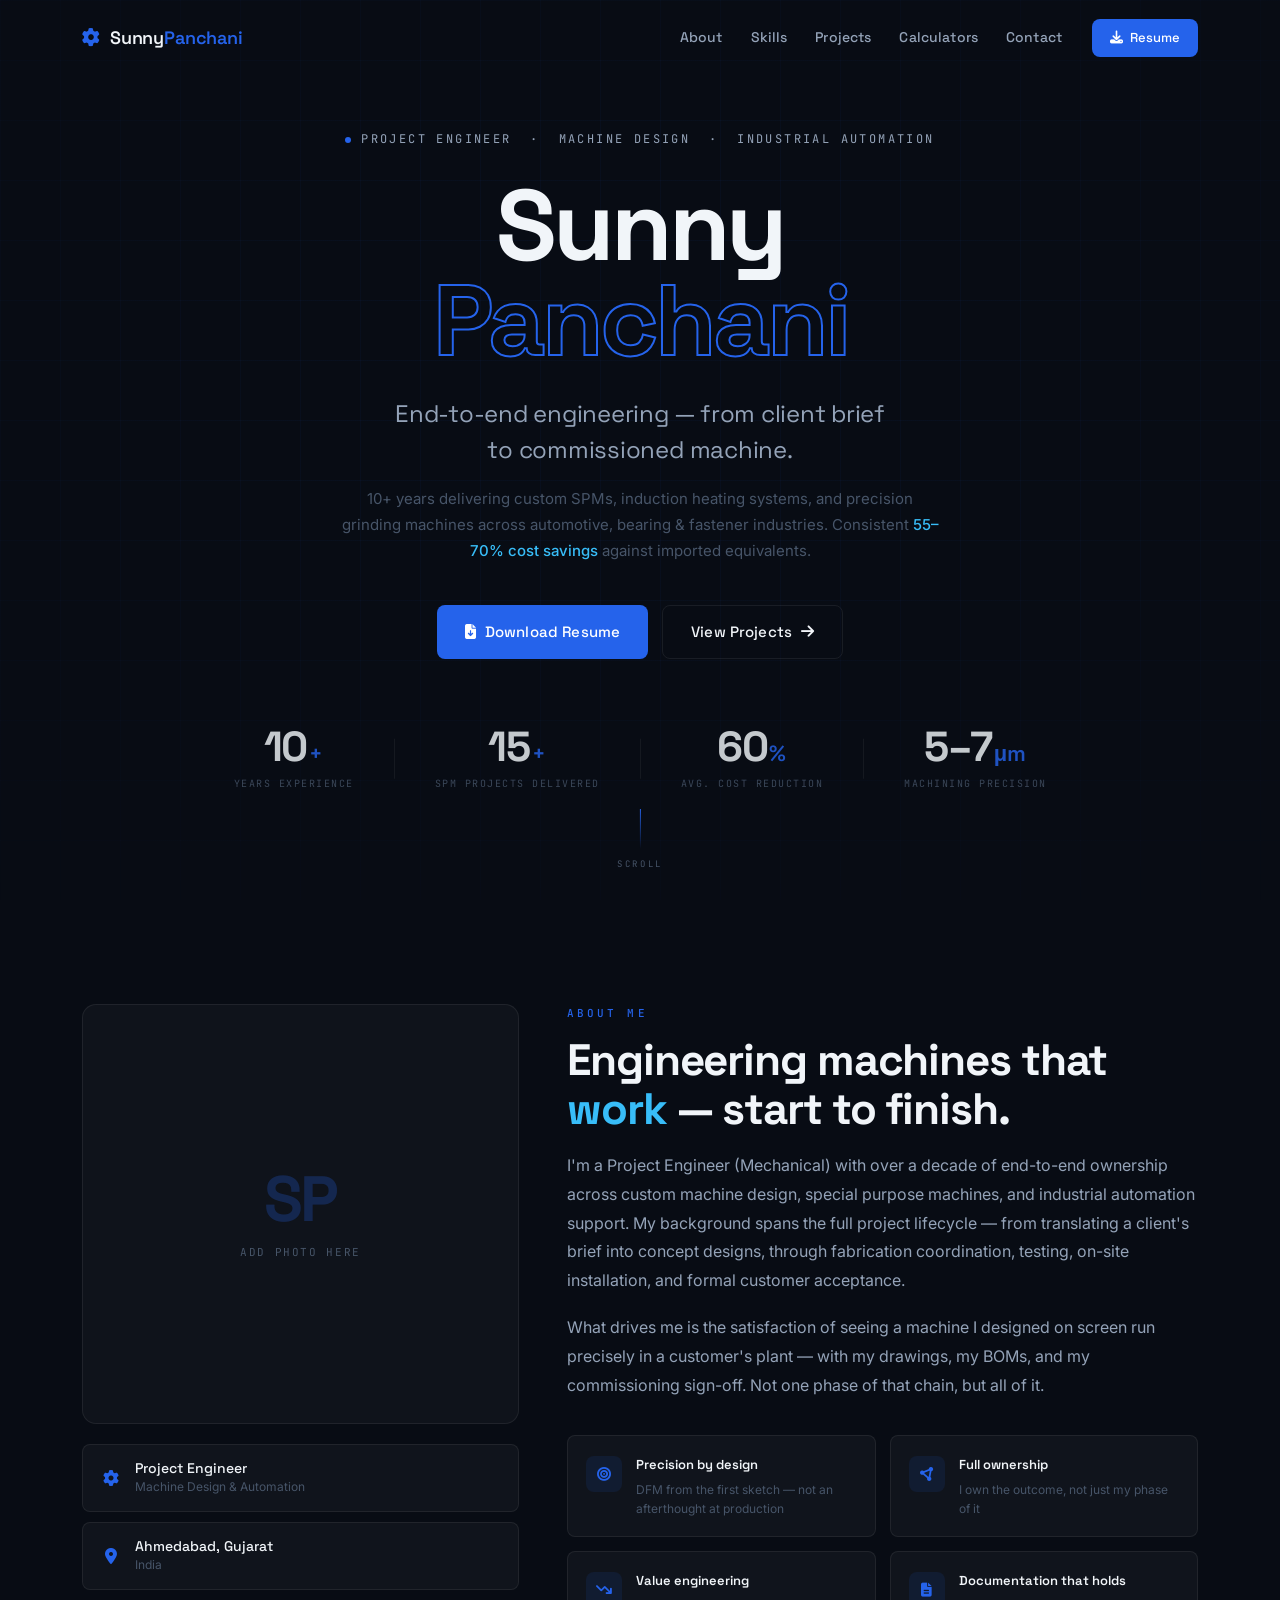
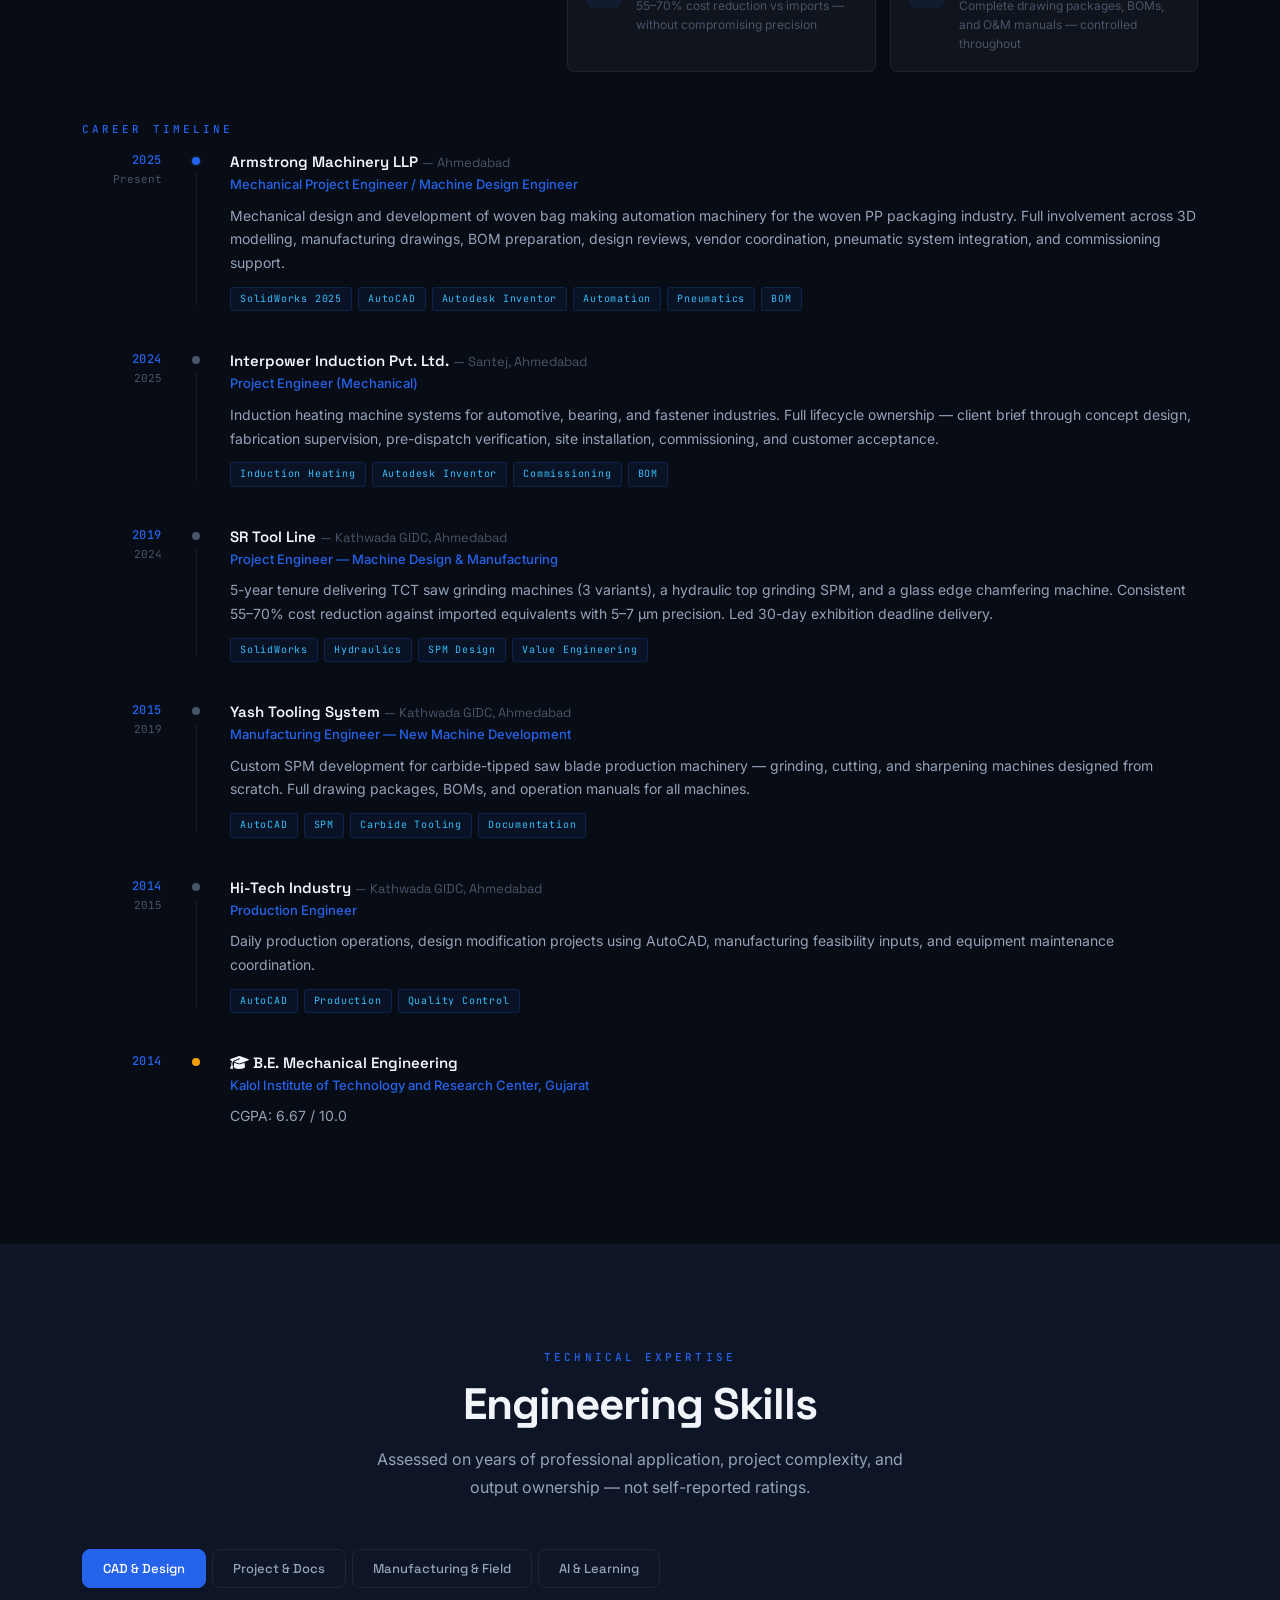
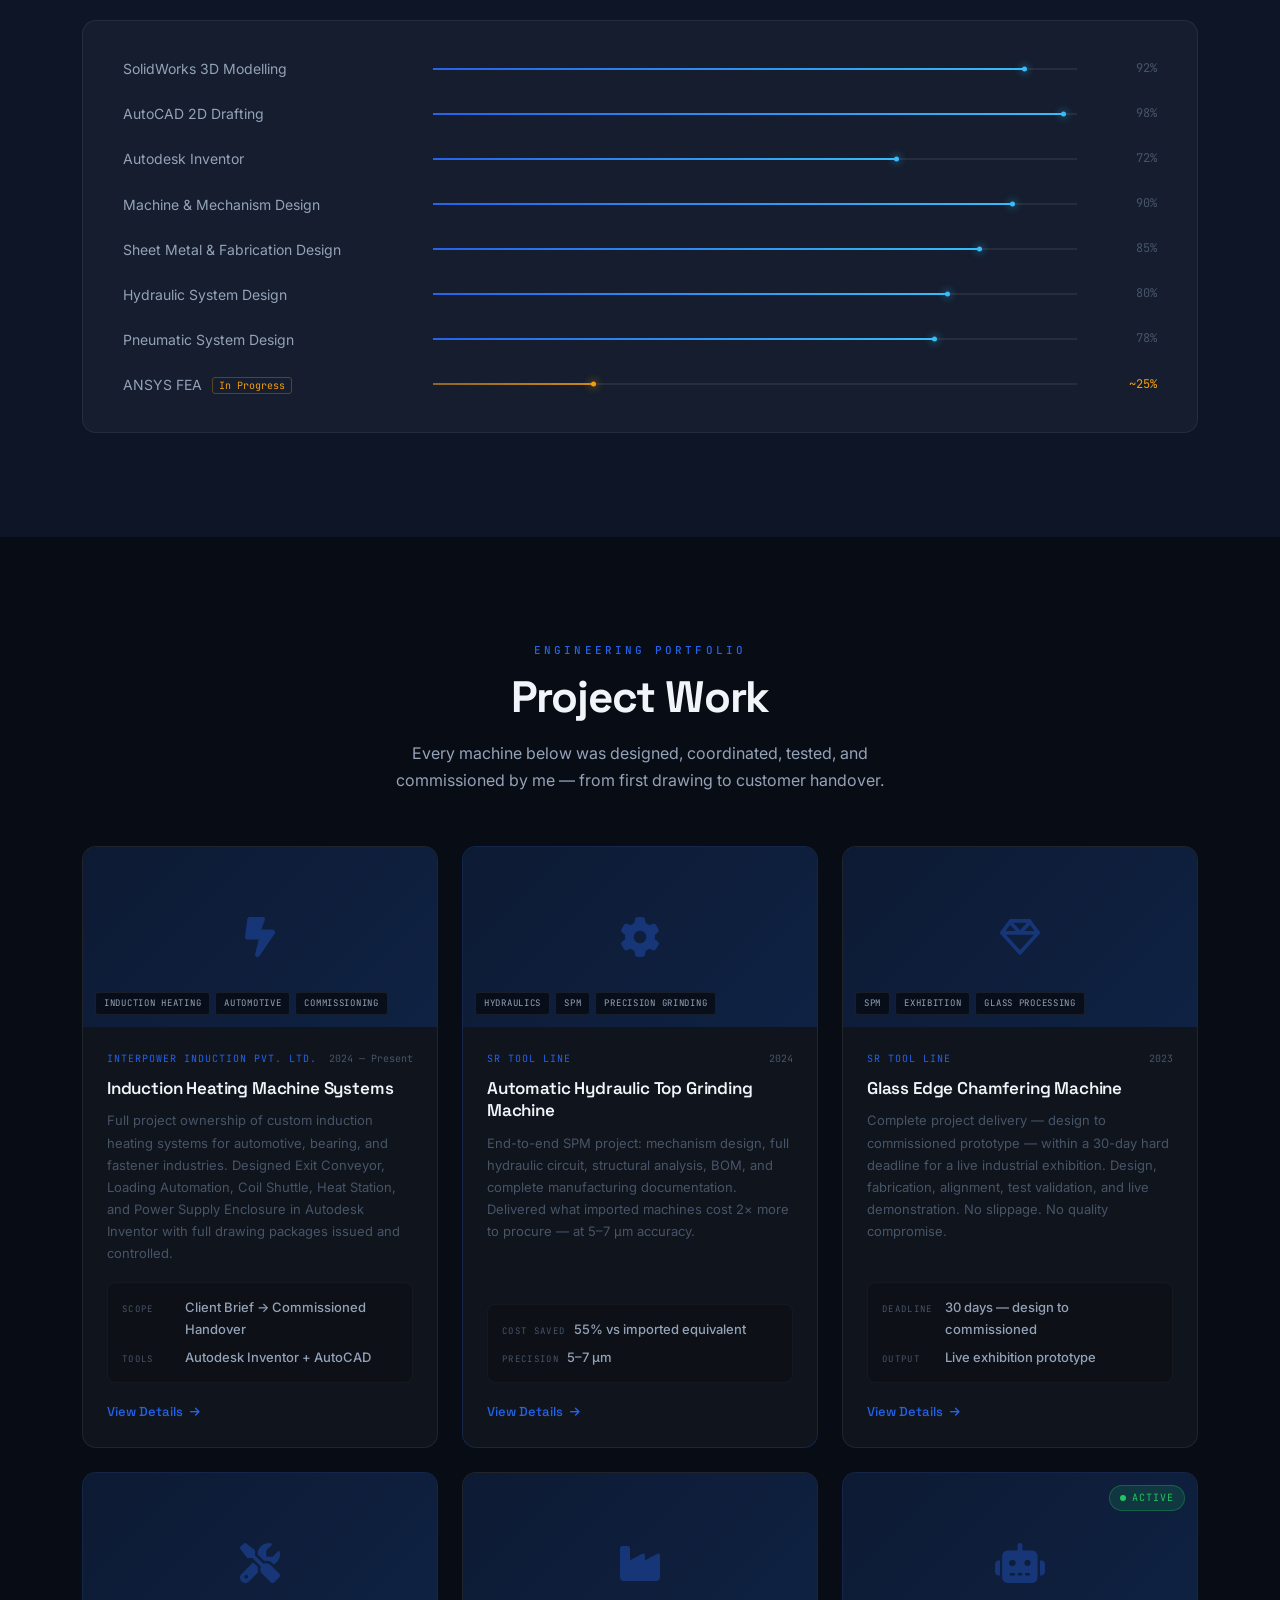
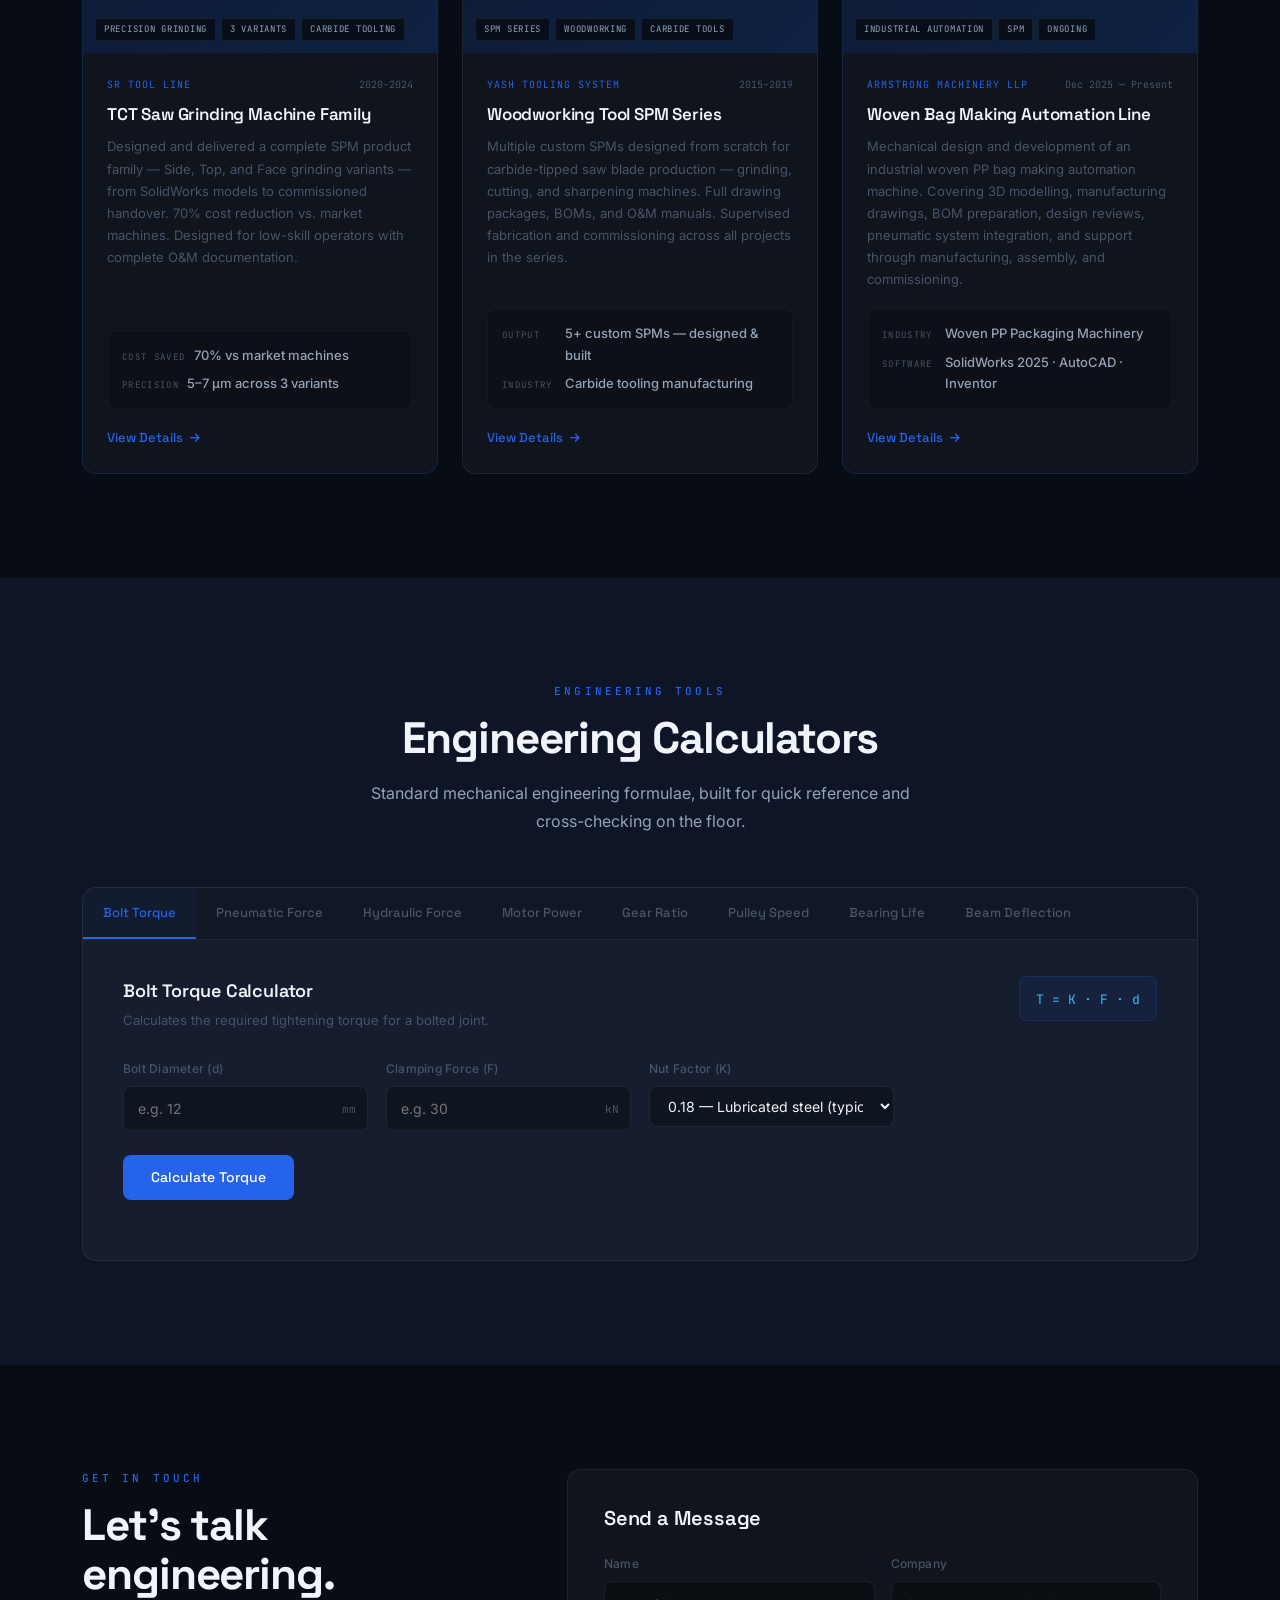
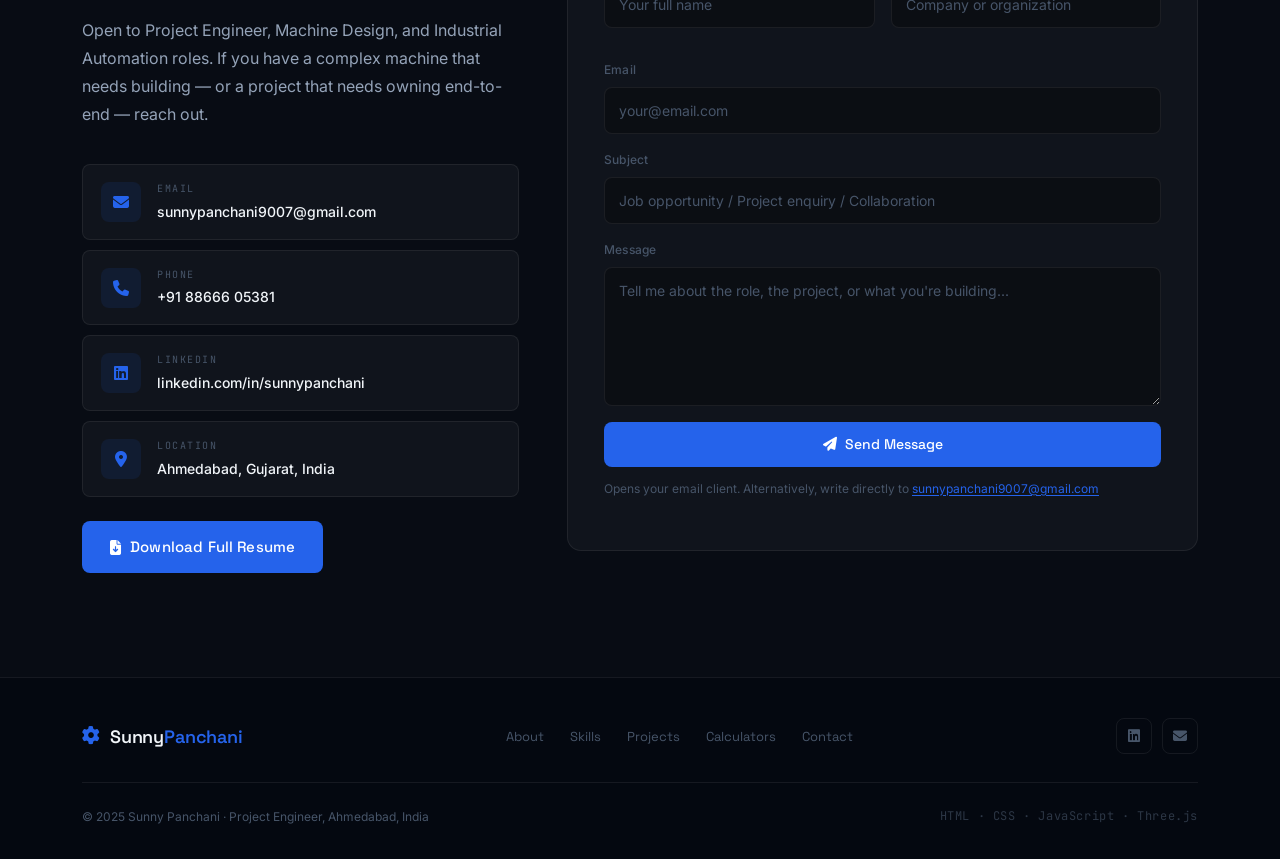
==== index.html @ 40422952 "Initial portfolio site" ====
<!DOCTYPE html>
<html lang="en">
<head>
  <meta charset="UTF-8" />
  <meta name="viewport" content="width=device-width, initial-scale=1.0" />
  <meta name="description" content="Sunny Panchani — Project Engineer with 10+ years in custom machine design, SPM development, induction heating, and industrial automation. Ahmedabad, Gujarat, India." />
  <meta name="keywords" content="project engineer, mechanical engineer, machine design, SPM, SolidWorks, induction heating, hydraulic, pneumatic, Ahmedabad, Gujarat" />
  <meta name="author" content="Sunny Panchani" />
  <meta name="robots" content="index, follow" />
  <meta property="og:title" content="Sunny Panchani — Project Engineer, Machine Design & Automation" />
  <meta property="og:description" content="10+ years of end-to-end SPM design, induction systems and precision manufacturing. 55–70% cost reduction vs imported machines." />
  <meta property="og:type" content="website" />
  <meta property="og:locale" content="en_IN" />
  <title>Sunny Panchani | Project Engineer — Machine Design & Automation</title>

  <!-- Preconnect -->
  <link rel="preconnect" href="https://fonts.googleapis.com" />
  <link rel="preconnect" href="https://fonts.gstatic.com" crossorigin />

  <!-- Fonts: Space Grotesk (display) + Inter (body) + JetBrains Mono (data/code) -->
  <link href="https://fonts.googleapis.com/css2?family=Space+Grotesk:wght@300;400;500;600;700&family=Inter:wght@300;400;500;600&family=JetBrains+Mono:wght@400;500&display=swap" rel="stylesheet" />

  <!-- Bootstrap 5 -->
  <link rel="stylesheet" href="https://cdn.jsdelivr.net/npm/bootstrap@5.3.0/dist/css/bootstrap.min.css" />

  <!-- Font Awesome 6 -->
  <link rel="stylesheet" href="https://cdnjs.cloudflare.com/ajax/libs/font-awesome/6.4.0/css/all.min.css" />

  <!-- AOS Scroll Animations -->
  <link rel="stylesheet" href="https://unpkg.com/aos@2.3.1/dist/aos.css" />

  <!-- Custom Styles -->
  <link rel="stylesheet" href="css/style.css" />
</head>
<body>

<!-- ===========================
     LOADER
=========================== -->
<div id="loader" role="status" aria-label="Loading">
  <div class="loader-inner">
    <div class="loader-icon"><i class="fa-solid fa-gear fa-spin"></i></div>
    <span class="loader-label">INITIALIZING</span>
    <div class="loader-track"><div class="loader-fill"></div></div>
    <span class="loader-name">SUNNY PANCHANI</span>
  </div>
</div>

<!-- ===========================
     NAVBAR
=========================== -->
<nav id="navbar" class="navbar navbar-expand-lg fixed-top" aria-label="Main navigation">
  <div class="container">
    <a class="navbar-brand" href="#hero">
      <i class="fa-solid fa-gear brand-icon"></i>
      <span class="brand-text">Sunny<span class="brand-accent">Panchani</span></span>
    </a>
    <button class="navbar-toggler" type="button" data-bs-toggle="collapse"
      data-bs-target="#navMenu" aria-controls="navMenu" aria-expanded="false" aria-label="Toggle navigation">
      <span class="toggler-line"></span>
      <span class="toggler-line"></span>
      <span class="toggler-line"></span>
    </button>
    <div class="collapse navbar-collapse" id="navMenu">
      <ul class="navbar-nav ms-auto align-items-lg-center">
        <li class="nav-item"><a class="nav-link" href="#about">About</a></li>
        <li class="nav-item"><a class="nav-link" href="#skills">Skills</a></li>
        <li class="nav-item"><a class="nav-link" href="#projects">Projects</a></li>
        <li class="nav-item"><a class="nav-link" href="#calculators">Calculators</a></li>
        <li class="nav-item"><a class="nav-link" href="#contact">Contact</a></li>
      </ul>
      <a href="docs/Sunny_Panchani_CV.pdf" class="btn-nav-resume ms-lg-3" download>
        <i class="fa-solid fa-download"></i> Resume
      </a>
    </div>
  </div>
</nav>

<!-- ===========================
     HERO
=========================== -->
<section id="hero" aria-label="Introduction">
  <canvas id="three-canvas" aria-hidden="true"></canvas>
  <div class="hero-grid-overlay" aria-hidden="true"></div>

  <div class="hero-content">
    <div class="hero-eyebrow">
      <span class="eyebrow-dot" aria-hidden="true"></span>
      Project Engineer &nbsp;·&nbsp; Machine Design &nbsp;·&nbsp; Industrial Automation
    </div>
    <h1 class="hero-name">
      Sunny<br><span class="name-accent">Panchani</span>
    </h1>
    <p class="hero-tagline">
      End-to-end engineering — from client brief<br class="d-none d-md-inline" />
      to commissioned machine.
    </p>
    <p class="hero-sub">
      10+ years delivering custom SPMs, induction heating systems, and precision grinding machines
      across automotive, bearing &amp; fastener industries.
      Consistent <strong>55–70% cost savings</strong> against imported equivalents.
    </p>
    <div class="hero-ctas">
      <a href="docs/Sunny_Panchani_CV.pdf" class="cta-primary" download>
        <i class="fa-solid fa-file-arrow-down"></i> Download Resume
      </a>
      <a href="#projects" class="cta-secondary">
        View Projects <i class="fa-solid fa-arrow-right"></i>
      </a>
    </div>
  </div>

  <div class="hero-stats-strip">
    <div class="stat-item">
      <div class="stat-value-row">
        <span class="stat-value" data-count="10">0</span><span class="stat-plus">+</span>
      </div>
      <span class="stat-label">Years Experience</span>
    </div>
    <div class="stat-divider" aria-hidden="true"></div>
    <div class="stat-item">
      <div class="stat-value-row">
        <span class="stat-value" data-count="15">0</span><span class="stat-plus">+</span>
      </div>
      <span class="stat-label">SPM Projects Delivered</span>
    </div>
    <div class="stat-divider" aria-hidden="true"></div>
    <div class="stat-item">
      <div class="stat-value-row">
        <span class="stat-value" data-count="60">0</span><span class="stat-plus">%</span>
      </div>
      <span class="stat-label">Avg. Cost Reduction</span>
    </div>
    <div class="stat-divider" aria-hidden="true"></div>
    <div class="stat-item">
      <div class="stat-value-row">
        <span class="stat-value">5–7</span><span class="stat-plus">μm</span>
      </div>
      <span class="stat-label">Machining Precision</span>
    </div>
  </div>

  <div class="scroll-indicator" aria-hidden="true">
    <div class="scroll-line"></div>
    <span>Scroll</span>
  </div>
</section>

<!-- ===========================
     ABOUT
=========================== -->
<section id="about" class="section">
  <div class="container">
    <div class="row g-5 align-items-start">

      <!-- Left: Image + Identity card -->
      <div class="col-lg-5" data-aos="fade-right">
        <div class="about-img-block">
          <!-- Replace this div with an <img> tag once you have a photo -->
          <div class="about-img-placeholder" aria-label="Add your professional photo here">
            <span class="img-initials">SP</span>
            <span class="img-hint">Add photo here</span>
          </div>
          <div class="about-badge-row">
            <div class="about-badge">
              <i class="fa-solid fa-gear"></i>
              <div>
                <span class="badge-title">Project Engineer</span>
                <span class="badge-sub">Machine Design & Automation</span>
              </div>
            </div>
            <div class="about-badge">
              <i class="fa-solid fa-location-dot"></i>
              <div>
                <span class="badge-title">Ahmedabad, Gujarat</span>
                <span class="badge-sub">India</span>
              </div>
            </div>
          </div>
        </div>
      </div>

      <!-- Right: Text content -->
      <div class="col-lg-7" data-aos="fade-left" data-aos-delay="80">
        <div class="section-label">ABOUT ME</div>
        <h2 class="section-title">Engineering machines that <em>work</em> — start to finish.</h2>
        <p class="about-text">
          I'm a Project Engineer (Mechanical) with over a decade of end-to-end ownership across custom machine design, special purpose machines, and industrial automation support. My background spans the full project lifecycle — from translating a client's brief into concept designs, through fabrication coordination, testing, on-site installation, and formal customer acceptance.
        </p>
        <p class="about-text">
          What drives me is the satisfaction of seeing a machine I designed on screen run precisely in a customer's plant — with my drawings, my BOMs, and my commissioning sign-off. Not one phase of that chain, but all of it.
        </p>

        <div class="philosophy-grid">
          <div class="philosophy-item">
            <div class="philo-icon"><i class="fa-solid fa-bullseye"></i></div>
            <div class="philo-text">
              <strong>Precision by design</strong>
              <span>DFM from the first sketch — not an afterthought at production</span>
            </div>
          </div>
          <div class="philosophy-item">
            <div class="philo-icon"><i class="fa-solid fa-circle-nodes"></i></div>
            <div class="philo-text">
              <strong>Full ownership</strong>
              <span>I own the outcome, not just my phase of it</span>
            </div>
          </div>
          <div class="philosophy-item">
            <div class="philo-icon"><i class="fa-solid fa-arrow-trend-down"></i></div>
            <div class="philo-text">
              <strong>Value engineering</strong>
              <span>55–70% cost reduction vs imports — without compromising precision</span>
            </div>
          </div>
          <div class="philosophy-item">
            <div class="philo-icon"><i class="fa-solid fa-file-lines"></i></div>
            <div class="philo-text">
              <strong>Documentation that holds</strong>
              <span>Complete drawing packages, BOMs, and O&M manuals — controlled throughout</span>
            </div>
          </div>
        </div>
      </div>
    </div>

    <!-- Career Timeline -->
    <div class="timeline-block" data-aos="fade-up" data-aos-delay="100">
      <div class="section-label mt-5">CAREER TIMELINE</div>
      <div class="timeline">

        <div class="tl-item">
          <div class="tl-year-col">
            <span class="tl-year">2025</span>
            <span class="tl-year-end">Present</span>
          </div>
          <div class="tl-marker-col">
            <div class="tl-dot active"></div>
            <div class="tl-line"></div>
          </div>
          <div class="tl-content-col">
            <div class="tl-company">Armstrong Machinery LLP <span class="tl-loc">— Ahmedabad</span></div>
            <div class="tl-role">Mechanical Project Engineer / Machine Design Engineer</div>
            <p class="tl-desc">Mechanical design and development of woven bag making automation machinery for the woven PP packaging industry. Full involvement across 3D modelling, manufacturing drawings, BOM preparation, design reviews, vendor coordination, pneumatic system integration, and commissioning support.</p>
            <div class="tl-tags"><span>SolidWorks 2025</span><span>AutoCAD</span><span>Autodesk Inventor</span><span>Automation</span><span>Pneumatics</span><span>BOM</span></div>
          </div>
        </div>

        <div class="tl-item">
          <div class="tl-year-col">
            <span class="tl-year">2024</span>
            <span class="tl-year-end">2025</span>
          </div>
          <div class="tl-marker-col">
            <div class="tl-dot"></div>
            <div class="tl-line"></div>
          </div>
          <div class="tl-content-col">
            <div class="tl-company">Interpower Induction Pvt. Ltd. <span class="tl-loc">— Santej, Ahmedabad</span></div>
            <div class="tl-role">Project Engineer (Mechanical)</div>
            <p class="tl-desc">Induction heating machine systems for automotive, bearing, and fastener industries. Full lifecycle ownership — client brief through concept design, fabrication supervision, pre-dispatch verification, site installation, commissioning, and customer acceptance.</p>
            <div class="tl-tags"><span>Induction Heating</span><span>Autodesk Inventor</span><span>Commissioning</span><span>BOM</span></div>
          </div>
        </div>

        <div class="tl-item">
          <div class="tl-year-col">
            <span class="tl-year">2019</span>
            <span class="tl-year-end">2024</span>
          </div>
          <div class="tl-marker-col">
            <div class="tl-dot"></div>
            <div class="tl-line"></div>
          </div>
          <div class="tl-content-col">
            <div class="tl-company">SR Tool Line <span class="tl-loc">— Kathwada GIDC, Ahmedabad</span></div>
            <div class="tl-role">Project Engineer — Machine Design & Manufacturing</div>
            <p class="tl-desc">5-year tenure delivering TCT saw grinding machines (3 variants), a hydraulic top grinding SPM, and a glass edge chamfering machine. Consistent 55–70% cost reduction against imported equivalents with 5–7 μm precision. Led 30-day exhibition deadline delivery.</p>
            <div class="tl-tags"><span>SolidWorks</span><span>Hydraulics</span><span>SPM Design</span><span>Value Engineering</span></div>
          </div>
        </div>

        <div class="tl-item">
          <div class="tl-year-col">
            <span class="tl-year">2015</span>
            <span class="tl-year-end">2019</span>
          </div>
          <div class="tl-marker-col">
            <div class="tl-dot"></div>
            <div class="tl-line"></div>
          </div>
          <div class="tl-content-col">
            <div class="tl-company">Yash Tooling System <span class="tl-loc">— Kathwada GIDC, Ahmedabad</span></div>
            <div class="tl-role">Manufacturing Engineer — New Machine Development</div>
            <p class="tl-desc">Custom SPM development for carbide-tipped saw blade production machinery — grinding, cutting, and sharpening machines designed from scratch. Full drawing packages, BOMs, and operation manuals for all machines.</p>
            <div class="tl-tags"><span>AutoCAD</span><span>SPM</span><span>Carbide Tooling</span><span>Documentation</span></div>
          </div>
        </div>

        <div class="tl-item">
          <div class="tl-year-col">
            <span class="tl-year">2014</span>
            <span class="tl-year-end">2015</span>
          </div>
          <div class="tl-marker-col">
            <div class="tl-dot"></div>
            <div class="tl-line"></div>
          </div>
          <div class="tl-content-col">
            <div class="tl-company">Hi-Tech Industry <span class="tl-loc">— Kathwada GIDC, Ahmedabad</span></div>
            <div class="tl-role">Production Engineer</div>
            <p class="tl-desc">Daily production operations, design modification projects using AutoCAD, manufacturing feasibility inputs, and equipment maintenance coordination.</p>
            <div class="tl-tags"><span>AutoCAD</span><span>Production</span><span>Quality Control</span></div>
          </div>
        </div>

        <div class="tl-item tl-edu">
          <div class="tl-year-col">
            <span class="tl-year">2014</span>
          </div>
          <div class="tl-marker-col">
            <div class="tl-dot edu-dot"></div>
          </div>
          <div class="tl-content-col">
            <div class="tl-company"><i class="fa-solid fa-graduation-cap"></i> B.E. Mechanical Engineering</div>
            <div class="tl-role">Kalol Institute of Technology and Research Center, Gujarat</div>
            <p class="tl-desc">CGPA: 6.67 / 10.0</p>
          </div>
        </div>

      </div>
    </div>
  </div>
</section>

<!-- ===========================
     SKILLS
=========================== -->
<section id="skills" class="section section-alt">
  <div class="container">
    <div class="row">
      <div class="col-12 text-center" data-aos="fade-up">
        <div class="section-label">TECHNICAL EXPERTISE</div>
        <h2 class="section-title">Engineering Skills</h2>
        <p class="section-sub">Assessed on years of professional application, project complexity, and output ownership — not self-reported ratings.</p>
      </div>
    </div>

    <!-- Skill Category Tabs -->
    <div class="skills-tabs" data-aos="fade-up" data-aos-delay="80" role="tablist" aria-label="Skill categories">
      <button class="skill-tab active" data-cat="cad" role="tab" aria-selected="true">CAD &amp; Design</button>
      <button class="skill-tab" data-cat="project" role="tab" aria-selected="false">Project &amp; Docs</button>
      <button class="skill-tab" data-cat="manufacturing" role="tab" aria-selected="false">Manufacturing &amp; Field</button>
      <button class="skill-tab" data-cat="ai" role="tab" aria-selected="false">AI &amp; Learning</button>
    </div>

    <!-- CAD & Design Panel -->
    <div class="skills-panel active" id="cat-cad" role="tabpanel">
      <div class="skills-grid">
        <div class="skill-row"><span class="skill-name">SolidWorks 3D Modelling</span><div class="skill-track"><div class="skill-fill" data-pct="92"></div></div><span class="skill-pct">92%</span></div>
        <div class="skill-row"><span class="skill-name">AutoCAD 2D Drafting</span><div class="skill-track"><div class="skill-fill" data-pct="98"></div></div><span class="skill-pct">98%</span></div>
        <div class="skill-row"><span class="skill-name">Autodesk Inventor</span><div class="skill-track"><div class="skill-fill" data-pct="72"></div></div><span class="skill-pct">72%</span></div>
        <div class="skill-row"><span class="skill-name">Machine &amp; Mechanism Design</span><div class="skill-track"><div class="skill-fill" data-pct="90"></div></div><span class="skill-pct">90%</span></div>
        <div class="skill-row"><span class="skill-name">Sheet Metal &amp; Fabrication Design</span><div class="skill-track"><div class="skill-fill" data-pct="85"></div></div><span class="skill-pct">85%</span></div>
        <div class="skill-row"><span class="skill-name">Hydraulic System Design</span><div class="skill-track"><div class="skill-fill" data-pct="80"></div></div><span class="skill-pct">80%</span></div>
        <div class="skill-row"><span class="skill-name">Pneumatic System Design</span><div class="skill-track"><div class="skill-fill" data-pct="78"></div></div><span class="skill-pct">78%</span></div>
        <div class="skill-row"><span class="skill-name">ANSYS FEA <em class="learning-tag">In Progress</em></span><div class="skill-track"><div class="skill-fill learning-fill" data-pct="25"></div></div><span class="skill-pct learning-pct">~25%</span></div>
      </div>
    </div>

    <!-- Project & Docs Panel -->
    <div class="skills-panel" id="cat-project" role="tabpanel">
      <div class="skills-grid">
        <div class="skill-row"><span class="skill-name">Project Lifecycle Management</span><div class="skill-track"><div class="skill-fill" data-pct="93"></div></div><span class="skill-pct">93%</span></div>
        <div class="skill-row"><span class="skill-name">Technical Documentation (BOM, ITP, O&M)</span><div class="skill-track"><div class="skill-fill" data-pct="90"></div></div><span class="skill-pct">90%</span></div>
        <div class="skill-row"><span class="skill-name">Drawing Package Preparation &amp; Control</span><div class="skill-track"><div class="skill-fill" data-pct="92"></div></div><span class="skill-pct">92%</span></div>
        <div class="skill-row"><span class="skill-name">Client Communication &amp; Acceptance</span><div class="skill-track"><div class="skill-fill" data-pct="88"></div></div><span class="skill-pct">88%</span></div>
        <div class="skill-row"><span class="skill-name">Cost &amp; Schedule Management</span><div class="skill-track"><div class="skill-fill" data-pct="82"></div></div><span class="skill-pct">82%</span></div>
        <div class="skill-row"><span class="skill-name">MS Office (Excel, Word, PowerPoint)</span><div class="skill-track"><div class="skill-fill" data-pct="85"></div></div><span class="skill-pct">85%</span></div>
        <div class="skill-row"><span class="skill-name">Design for Manufacture (DFM)</span><div class="skill-track"><div class="skill-fill" data-pct="87"></div></div><span class="skill-pct">87%</span></div>
      </div>
    </div>

    <!-- Manufacturing & Field Panel -->
    <div class="skills-panel" id="cat-manufacturing" role="tabpanel">
      <div class="skills-grid">
        <div class="skill-row"><span class="skill-name">CNC / VMC Manufacturing Coordination</span><div class="skill-track"><div class="skill-fill" data-pct="88"></div></div><span class="skill-pct">88%</span></div>
        <div class="skill-row"><span class="skill-name">Fabrication, Welding &amp; Assembly Supervision</span><div class="skill-track"><div class="skill-fill" data-pct="85"></div></div><span class="skill-pct">85%</span></div>
        <div class="skill-row"><span class="skill-name">Machine Alignment &amp; Setup</span><div class="skill-track"><div class="skill-fill" data-pct="90"></div></div><span class="skill-pct">90%</span></div>
        <div class="skill-row"><span class="skill-name">On-Site Installation &amp; Commissioning</span><div class="skill-track"><div class="skill-fill" data-pct="88"></div></div><span class="skill-pct">88%</span></div>
        <div class="skill-row"><span class="skill-name">Test Procedure Development</span><div class="skill-track"><div class="skill-fill" data-pct="85"></div></div><span class="skill-pct">85%</span></div>
        <div class="skill-row"><span class="skill-name">Vendor &amp; Production Coordination</span><div class="skill-track"><div class="skill-fill" data-pct="88"></div></div><span class="skill-pct">88%</span></div>
        <div class="skill-row"><span class="skill-name">Root Cause Analysis &amp; Troubleshooting</span><div class="skill-track"><div class="skill-fill" data-pct="80"></div></div><span class="skill-pct">80%</span></div>
      </div>
    </div>

    <!-- AI & Learning Panel -->
    <div class="skills-panel" id="cat-ai" role="tabpanel">
      <div class="skills-grid">
        <div class="skill-row"><span class="skill-name">Python (Scripting &amp; ML)</span><div class="skill-track"><div class="skill-fill" data-pct="70"></div></div><span class="skill-pct">70%</span></div>
        <div class="skill-row"><span class="skill-name">OpenCV &amp; Computer Vision</span><div class="skill-track"><div class="skill-fill" data-pct="65"></div></div><span class="skill-pct">65%</span></div>
        <div class="skill-row"><span class="skill-name">YOLOv8 Object Detection</span><div class="skill-track"><div class="skill-fill" data-pct="62"></div></div><span class="skill-pct">62%</span></div>
        <div class="skill-row"><span class="skill-name">TensorFlow / Deep Learning</span><div class="skill-track"><div class="skill-fill" data-pct="58"></div></div><span class="skill-pct">58%</span></div>
        <div class="skill-row"><span class="skill-name">ANSYS FEA (Structural) <em class="learning-tag">In Progress</em></span><div class="skill-track"><div class="skill-fill learning-fill" data-pct="25"></div></div><span class="skill-pct learning-pct">~25%</span></div>
      </div>
      <div class="ai-note">
        <i class="fa-solid fa-circle-info"></i>
        AI and computer vision skills are applied as engineering-enabling tools — not the core of my role. They enable quality inspection automation, process optimization, and smarter design decisions.
      </div>
    </div>

  </div>
</section>

<!-- ===========================
     PROJECTS
=========================== -->
<section id="projects" class="section">
  <div class="container">
    <div class="row">
      <div class="col-12 text-center" data-aos="fade-up">
        <div class="section-label">ENGINEERING PORTFOLIO</div>
        <h2 class="section-title">Project Work</h2>
        <p class="section-sub">Every machine below was designed, coordinated, tested, and commissioned by me — from first drawing to customer handover.</p>
      </div>
    </div>

    <div class="projects-grid">

      <!-- Project 1: Induction Heating -->
      <article class="project-card" data-aos="fade-up" data-aos-delay="40">
        <div class="proj-img-wrap">
          <img src="assets/images/projects/induction-heating/cover.jpg"
               alt="Induction Heating Machine System"
               class="proj-img"
               onerror="this.style.display='none'; this.nextElementSibling.style.display='flex';" />
          <div class="proj-img-placeholder" style="display:none;"><i class="fa-solid fa-bolt-lightning"></i></div>
          <div class="proj-tags">
            <span>Induction Heating</span><span>Automotive</span><span>Commissioning</span>
          </div>
        </div>
        <div class="proj-body">
          <div class="proj-meta">
            <span class="proj-company">Interpower Induction Pvt. Ltd.</span>
            <span class="proj-year">2024 — Present</span>
          </div>
          <h3 class="proj-title">Induction Heating Machine Systems</h3>
          <p class="proj-desc">Full project ownership of custom induction heating systems for automotive, bearing, and fastener industries. Designed Exit Conveyor, Loading Automation, Coil Shuttle, Heat Station, and Power Supply Enclosure in Autodesk Inventor with full drawing packages issued and controlled.</p>
          <div class="proj-metrics">
            <div class="metric"><span class="m-label">Scope</span><span class="m-val">Client Brief → Commissioned Handover</span></div>
            <div class="metric"><span class="m-label">Tools</span><span class="m-val">Autodesk Inventor + AutoCAD</span></div>
          </div>
          <a href="projects/induction-heating.html" class="proj-cta">View Details <i class="fa-solid fa-arrow-right"></i></a>
        </div>
      </article>

      <!-- Project 2: Hydraulic Grinding -->
      <article class="project-card featured" data-aos="fade-up" data-aos-delay="80">
        <div class="proj-img-wrap">
          <img src="assets/images/projects/hydraulic-grinding/cover.jpg"
               alt="Automatic Hydraulic Top Grinding Machine"
               class="proj-img"
               onerror="this.style.display='none'; this.nextElementSibling.style.display='flex';" />
          <div class="proj-img-placeholder" style="display:none;"><i class="fa-solid fa-gear"></i></div>
          <div class="proj-tags">
            <span>Hydraulics</span><span>SPM</span><span>Precision Grinding</span>
          </div>
        </div>
        <div class="proj-body">
          <div class="proj-meta">
            <span class="proj-company">SR Tool Line</span>
            <span class="proj-year">2024</span>
          </div>
          <h3 class="proj-title">Automatic Hydraulic Top Grinding Machine</h3>
          <p class="proj-desc">End-to-end SPM project: mechanism design, full hydraulic circuit, structural analysis, BOM, and complete manufacturing documentation. Delivered what imported machines cost 2× more to procure — at 5–7 μm accuracy.</p>
          <div class="proj-metrics">
            <div class="metric"><span class="m-label">Cost Saved</span><span class="m-val">55% vs imported equivalent</span></div>
            <div class="metric"><span class="m-label">Precision</span><span class="m-val">5–7 μm</span></div>
          </div>
          <a href="projects/hydraulic-grinding.html" class="proj-cta">View Details <i class="fa-solid fa-arrow-right"></i></a>
        </div>
      </article>

      <!-- Project 3: Glass Chamfering -->
      <article class="project-card" data-aos="fade-up" data-aos-delay="120">
        <div class="proj-img-wrap">
          <img src="assets/images/projects/glass-chamfering/cover.jpg"
               alt="Glass Edge Chamfering Machine"
               class="proj-img"
               onerror="this.style.display='none'; this.nextElementSibling.style.display='flex';" />
          <div class="proj-img-placeholder" style="display:none;"><i class="fa-regular fa-gem"></i></div>
          <div class="proj-tags">
            <span>SPM</span><span>Exhibition</span><span>Glass Processing</span>
          </div>
        </div>
        <div class="proj-body">
          <div class="proj-meta">
            <span class="proj-company">SR Tool Line</span>
            <span class="proj-year">2023</span>
          </div>
          <h3 class="proj-title">Glass Edge Chamfering Machine</h3>
          <p class="proj-desc">Complete project delivery — design to commissioned prototype — within a 30-day hard deadline for a live industrial exhibition. Design, fabrication, alignment, test validation, and live demonstration. No slippage. No quality compromise.</p>
          <div class="proj-metrics">
            <div class="metric"><span class="m-label">Deadline</span><span class="m-val">30 days — design to commissioned</span></div>
            <div class="metric"><span class="m-label">Output</span><span class="m-val">Live exhibition prototype</span></div>
          </div>
          <a href="projects/glass-chamfering.html" class="proj-cta">View Details <i class="fa-solid fa-arrow-right"></i></a>
        </div>
      </article>

      <!-- Project 4: TCT Saw Grinding -->
      <article class="project-card featured" data-aos="fade-up" data-aos-delay="160">
        <div class="proj-img-wrap">
          <img src="assets/images/projects/tct-grinding/cover.jpg"
               alt="TCT Saw Grinding Machine Family"
               class="proj-img"
               onerror="this.style.display='none'; this.nextElementSibling.style.display='flex';" />
          <div class="proj-img-placeholder" style="display:none;"><i class="fa-solid fa-screwdriver-wrench"></i></div>
          <div class="proj-tags">
            <span>Precision Grinding</span><span>3 Variants</span><span>Carbide Tooling</span>
          </div>
        </div>
        <div class="proj-body">
          <div class="proj-meta">
            <span class="proj-company">SR Tool Line</span>
            <span class="proj-year">2020–2024</span>
          </div>
          <h3 class="proj-title">TCT Saw Grinding Machine Family</h3>
          <p class="proj-desc">Designed and delivered a complete SPM product family — Side, Top, and Face grinding variants — from SolidWorks models to commissioned handover. 70% cost reduction vs. market machines. Designed for low-skill operators with complete O&M documentation.</p>
          <div class="proj-metrics">
            <div class="metric"><span class="m-label">Cost Saved</span><span class="m-val">70% vs market machines</span></div>
            <div class="metric"><span class="m-label">Precision</span><span class="m-val">5–7 μm across 3 variants</span></div>
          </div>
          <a href="projects/tct-grinding.html" class="proj-cta">View Details <i class="fa-solid fa-arrow-right"></i></a>
        </div>
      </article>

      <!-- Project 5: Woodworking SPMs -->
      <article class="project-card" data-aos="fade-up" data-aos-delay="200">
        <div class="proj-img-wrap">
          <img src="assets/images/projects/woodworking-spm/cover.jpg"
               alt="Woodworking Tool SPM Series"
               class="proj-img"
               onerror="this.style.display='none'; this.nextElementSibling.style.display='flex';" />
          <div class="proj-img-placeholder" style="display:none;"><i class="fa-solid fa-industry"></i></div>
          <div class="proj-tags">
            <span>SPM Series</span><span>Woodworking</span><span>Carbide Tools</span>
          </div>
        </div>
        <div class="proj-body">
          <div class="proj-meta">
            <span class="proj-company">Yash Tooling System</span>
            <span class="proj-year">2015–2019</span>
          </div>
          <h3 class="proj-title">Woodworking Tool SPM Series</h3>
          <p class="proj-desc">Multiple custom SPMs designed from scratch for carbide-tipped saw blade production — grinding, cutting, and sharpening machines. Full drawing packages, BOMs, and O&M manuals. Supervised fabrication and commissioning across all projects in the series.</p>
          <div class="proj-metrics">
            <div class="metric"><span class="m-label">Output</span><span class="m-val">5+ custom SPMs — designed &amp; built</span></div>
            <div class="metric"><span class="m-label">Industry</span><span class="m-val">Carbide tooling manufacturing</span></div>
          </div>
          <a href="projects/woodworking-spm.html" class="proj-cta">View Details <i class="fa-solid fa-arrow-right"></i></a>
        </div>
      </article>

      <!-- Project 6: Woven Bag Making Automation -->
      <article class="project-card featured" data-aos="fade-up" data-aos-delay="240">
        <div class="proj-img-wrap">
          <img src="assets/images/projects/woven-bag/cover.jpg"
               alt="Woven Bag Making Automation Line"
               class="proj-img"
               onerror="this.style.display='none'; this.nextElementSibling.style.display='flex';" />
          <div class="proj-img-placeholder" style="display:none;"><i class="fa-solid fa-robot"></i></div>
          <div class="proj-tags">
            <span>Industrial Automation</span><span>SPM</span><span>Ongoing</span>
          </div>
          <div class="proj-status-badge"><span class="status-dot"></span>Active</div>
        </div>
        <div class="proj-body">
          <div class="proj-meta">
            <span class="proj-company">Armstrong Machinery LLP</span>
            <span class="proj-year">Dec 2025 — Present</span>
          </div>
          <h3 class="proj-title">Woven Bag Making Automation Line</h3>
          <p class="proj-desc">Mechanical design and development of an industrial woven PP bag making automation machine. Covering 3D modelling, manufacturing drawings, BOM preparation, design reviews, pneumatic system integration, and support through manufacturing, assembly, and commissioning.</p>
          <div class="proj-metrics">
            <div class="metric"><span class="m-label">Industry</span><span class="m-val">Woven PP Packaging Machinery</span></div>
            <div class="metric"><span class="m-label">Software</span><span class="m-val">SolidWorks 2025 · AutoCAD · Inventor</span></div>
          </div>
          <a href="projects/woven-bag.html" class="proj-cta">View Details <i class="fa-solid fa-arrow-right"></i></a>
        </div>
      </article>

    </div>
  </div>
</section>

<!-- ===========================
     ENGINEERING CALCULATORS
=========================== -->
<section id="calculators" class="section section-alt calc-section-bg">
  <canvas id="calc-canvas" aria-hidden="true"></canvas>
  <div class="container" style="position:relative;z-index:2;">
    <div class="row">
      <div class="col-12 text-center" data-aos="fade-up">
        <div class="section-label">ENGINEERING TOOLS</div>
        <h2 class="section-title">Engineering Calculators</h2>
        <p class="section-sub">Standard mechanical engineering formulae, built for quick reference and cross-checking on the floor.</p>
      </div>
    </div>

    <div class="calc-wrapper" data-aos="fade-up" data-aos-delay="80">

      <!-- Calculator Selector Tabs -->
      <div class="calc-nav" role="tablist" aria-label="Calculator selector">
        <button class="calc-tab active" data-calc="bolt" role="tab">Bolt Torque</button>
        <button class="calc-tab" data-calc="pneumatic" role="tab">Pneumatic Force</button>
        <button class="calc-tab" data-calc="hydraulic" role="tab">Hydraulic Force</button>
        <button class="calc-tab" data-calc="motor" role="tab">Motor Power</button>
        <button class="calc-tab" data-calc="gear" role="tab">Gear Ratio</button>
        <button class="calc-tab" data-calc="pulley" role="tab">Pulley Speed</button>
        <button class="calc-tab" data-calc="bearing" role="tab">Bearing Life</button>
        <button class="calc-tab" data-calc="beam" role="tab">Beam Deflection</button>
      </div>

      <div class="calc-panels">

        <!-- BOLT TORQUE -->
        <div class="calc-panel active" id="calc-bolt" role="tabpanel">
          <div class="calc-header">
            <div>
              <div class="calc-title">Bolt Torque Calculator</div>
              <div class="calc-desc">Calculates the required tightening torque for a bolted joint.</div>
            </div>
            <div class="calc-formula-pill"><span>T = K · F · d</span></div>
          </div>
          <div class="calc-inputs">
            <div class="calc-field">
              <label for="bolt-d">Bolt Diameter (d)</label>
              <div class="input-wrap"><input type="number" id="bolt-d" placeholder="e.g. 12" min="1" max="100" /><span class="unit">mm</span></div>
            </div>
            <div class="calc-field">
              <label for="bolt-f">Clamping Force (F)</label>
              <div class="input-wrap"><input type="number" id="bolt-f" placeholder="e.g. 30" min="0.1" /><span class="unit">kN</span></div>
            </div>
            <div class="calc-field">
              <label for="bolt-k">Nut Factor (K)</label>
              <select id="bolt-k">
                <option value="0.15">0.15 — Lubricated, plated</option>
                <option value="0.18" selected>0.18 — Lubricated steel (typical)</option>
                <option value="0.20">0.20 — Dry, clean steel</option>
                <option value="0.25">0.25 — Zinc-plated, dry</option>
                <option value="0.30">0.30 — Rough / rusty</option>
              </select>
            </div>
          </div>
          <button class="calc-run" onclick="calcBoltTorque()">Calculate Torque</button>
          <div class="calc-result" id="res-bolt"></div>
        </div>

        <!-- PNEUMATIC FORCE -->
        <div class="calc-panel" id="calc-pneumatic" role="tabpanel">
          <div class="calc-header">
            <div>
              <div class="calc-title">Pneumatic Cylinder Force</div>
              <div class="calc-desc">Push and pull force for a double-acting pneumatic cylinder.</div>
            </div>
            <div class="calc-formula-pill"><span>F = P · (π·D²/4)</span></div>
          </div>
          <div class="calc-inputs">
            <div class="calc-field">
              <label for="pneu-d">Bore Diameter (D)</label>
              <div class="input-wrap"><input type="number" id="pneu-d" placeholder="e.g. 80" min="1" /><span class="unit">mm</span></div>
            </div>
            <div class="calc-field">
              <label for="pneu-rod">Rod Diameter (d)</label>
              <div class="input-wrap"><input type="number" id="pneu-rod" placeholder="e.g. 25" min="1" /><span class="unit">mm</span></div>
            </div>
            <div class="calc-field">
              <label for="pneu-p">Supply Pressure (P)</label>
              <div class="input-wrap"><input type="number" id="pneu-p" placeholder="e.g. 6" min="0.1" max="20" /><span class="unit">bar</span></div>
            </div>
          </div>
          <button class="calc-run" onclick="calcPneumatic()">Calculate Force</button>
          <div class="calc-result" id="res-pneu"></div>
        </div>

        <!-- HYDRAULIC FORCE -->
        <div class="calc-panel" id="calc-hydraulic" role="tabpanel">
          <div class="calc-header">
            <div>
              <div class="calc-title">Hydraulic Cylinder Force</div>
              <div class="calc-desc">Push and pull force for a double-acting hydraulic cylinder.</div>
            </div>
            <div class="calc-formula-pill"><span>F = P · (π·D²/4)</span></div>
          </div>
          <div class="calc-inputs">
            <div class="calc-field">
              <label for="hyd-d">Bore Diameter (D)</label>
              <div class="input-wrap"><input type="number" id="hyd-d" placeholder="e.g. 100" min="1" /><span class="unit">mm</span></div>
            </div>
            <div class="calc-field">
              <label for="hyd-rod">Rod Diameter (d)</label>
              <div class="input-wrap"><input type="number" id="hyd-rod" placeholder="e.g. 50" min="1" /><span class="unit">mm</span></div>
            </div>
            <div class="calc-field">
              <label for="hyd-p">System Pressure (P)</label>
              <div class="input-wrap"><input type="number" id="hyd-p" placeholder="e.g. 150" min="1" max="700" /><span class="unit">bar</span></div>
            </div>
          </div>
          <button class="calc-run" onclick="calcHydraulic()">Calculate Force</button>
          <div class="calc-result" id="res-hyd"></div>
        </div>

        <!-- MOTOR POWER -->
        <div class="calc-panel" id="calc-motor" role="tabpanel">
          <div class="calc-header">
            <div>
              <div class="calc-title">Motor Power Calculator</div>
              <div class="calc-desc">Shaft power and electrical input power from speed and torque.</div>
            </div>
            <div class="calc-formula-pill"><span>P = (2π·N·T) / 60</span></div>
          </div>
          <div class="calc-inputs">
            <div class="calc-field">
              <label for="motor-n">Shaft Speed (N)</label>
              <div class="input-wrap"><input type="number" id="motor-n" placeholder="e.g. 1450" min="1" /><span class="unit">RPM</span></div>
            </div>
            <div class="calc-field">
              <label for="motor-t">Output Torque (T)</label>
              <div class="input-wrap"><input type="number" id="motor-t" placeholder="e.g. 50" min="0.1" /><span class="unit">Nm</span></div>
            </div>
            <div class="calc-field">
              <label for="motor-eff">Motor Efficiency (η)</label>
              <div class="input-wrap"><input type="number" id="motor-eff" placeholder="85" min="1" max="100" value="85" /><span class="unit">%</span></div>
            </div>
          </div>
          <button class="calc-run" onclick="calcMotor()">Calculate Power</button>
          <div class="calc-result" id="res-motor"></div>
        </div>

        <!-- GEAR RATIO -->
        <div class="calc-panel" id="calc-gear" role="tabpanel">
          <div class="calc-header">
            <div>
              <div class="calc-title">Gear Ratio Calculator</div>
              <div class="calc-desc">Output speed, torque, and ratio from gear teeth counts.</div>
            </div>
            <div class="calc-formula-pill"><span>i = Z₂/Z₁ | N₂ = N₁/i</span></div>
          </div>
          <div class="calc-inputs">
            <div class="calc-field">
              <label for="gear-z1">Driver Teeth (Z₁)</label>
              <div class="input-wrap"><input type="number" id="gear-z1" placeholder="e.g. 20" min="1" /><span class="unit">teeth</span></div>
            </div>
            <div class="calc-field">
              <label for="gear-z2">Driven Teeth (Z₂)</label>
              <div class="input-wrap"><input type="number" id="gear-z2" placeholder="e.g. 60" min="1" /><span class="unit">teeth</span></div>
            </div>
            <div class="calc-field">
              <label for="gear-n1">Input Speed (N₁)</label>
              <div class="input-wrap"><input type="number" id="gear-n1" placeholder="e.g. 1450" min="1" /><span class="unit">RPM</span></div>
            </div>
            <div class="calc-field">
              <label for="gear-t1">Input Torque (T₁)</label>
              <div class="input-wrap"><input type="number" id="gear-t1" placeholder="e.g. 10" min="0.1" /><span class="unit">Nm</span></div>
            </div>
          </div>
          <button class="calc-run" onclick="calcGear()">Calculate Ratio</button>
          <div class="calc-result" id="res-gear"></div>
        </div>

        <!-- PULLEY SPEED -->
        <div class="calc-panel" id="calc-pulley" role="tabpanel">
          <div class="calc-header">
            <div>
              <div class="calc-title">Pulley / Belt Speed</div>
              <div class="calc-desc">Driven pulley speed and belt velocity from diameters.</div>
            </div>
            <div class="calc-formula-pill"><span>N₂ = N₁ · (D₁/D₂)</span></div>
          </div>
          <div class="calc-inputs">
            <div class="calc-field">
              <label for="pul-d1">Driver Pulley Diameter (D₁)</label>
              <div class="input-wrap"><input type="number" id="pul-d1" placeholder="e.g. 150" min="1" /><span class="unit">mm</span></div>
            </div>
            <div class="calc-field">
              <label for="pul-d2">Driven Pulley Diameter (D₂)</label>
              <div class="input-wrap"><input type="number" id="pul-d2" placeholder="e.g. 300" min="1" /><span class="unit">mm</span></div>
            </div>
            <div class="calc-field">
              <label for="pul-n1">Driver Speed (N₁)</label>
              <div class="input-wrap"><input type="number" id="pul-n1" placeholder="e.g. 1450" min="1" /><span class="unit">RPM</span></div>
            </div>
          </div>
          <button class="calc-run" onclick="calcPulley()">Calculate Speed</button>
          <div class="calc-result" id="res-pul"></div>
        </div>

        <!-- BEARING LIFE -->
        <div class="calc-panel" id="calc-bearing" role="tabpanel">
          <div class="calc-header">
            <div>
              <div class="calc-title">Bearing L10 Life</div>
              <div class="calc-desc">Basic rating life at 90% reliability (ISO 281).</div>
            </div>
            <div class="calc-formula-pill"><span>L10h = (C/P)ⁿ · 10⁶/60n</span></div>
          </div>
          <div class="calc-inputs">
            <div class="calc-field">
              <label for="bear-c">Dynamic Load Rating (C)</label>
              <div class="input-wrap"><input type="number" id="bear-c" placeholder="e.g. 35" min="0.1" /><span class="unit">kN</span></div>
            </div>
            <div class="calc-field">
              <label for="bear-p">Equivalent Load (P)</label>
              <div class="input-wrap"><input type="number" id="bear-p" placeholder="e.g. 10" min="0.1" /><span class="unit">kN</span></div>
            </div>
            <div class="calc-field">
              <label for="bear-n">Rotational Speed (n)</label>
              <div class="input-wrap"><input type="number" id="bear-n" placeholder="e.g. 1000" min="1" /><span class="unit">RPM</span></div>
            </div>
            <div class="calc-field">
              <label for="bear-type">Bearing Type</label>
              <select id="bear-type">
                <option value="3">Ball Bearing (exponent = 3)</option>
                <option value="3.3333">Roller Bearing (exponent = 10/3)</option>
              </select>
            </div>
          </div>
          <button class="calc-run" onclick="calcBearing()">Calculate Life</button>
          <div class="calc-result" id="res-bear"></div>
        </div>

        <!-- BEAM DEFLECTION -->
        <div class="calc-panel" id="calc-beam" role="tabpanel">
          <div class="calc-header">
            <div>
              <div class="calc-title">Beam Deflection — Simply Supported, Central Load</div>
              <div class="calc-desc">Maximum mid-span deflection for a simply supported beam.</div>
            </div>
            <div class="calc-formula-pill"><span>δ = F·L³ / (48·E·I)</span></div>
          </div>
          <div class="calc-inputs">
            <div class="calc-field">
              <label for="beam-f">Point Load (F)</label>
              <div class="input-wrap"><input type="number" id="beam-f" placeholder="e.g. 10" min="0.001" /><span class="unit">kN</span></div>
            </div>
            <div class="calc-field">
              <label for="beam-l">Beam Length (L)</label>
              <div class="input-wrap"><input type="number" id="beam-l" placeholder="e.g. 2000" min="1" /><span class="unit">mm</span></div>
            </div>
            <div class="calc-field">
              <label for="beam-e">Material</label>
              <select id="beam-e">
                <option value="200">Structural Steel — 200 GPa</option>
                <option value="210">Carbon Steel — 210 GPa</option>
                <option value="70">Aluminium Alloy — 70 GPa</option>
                <option value="100">Cast Iron — 100 GPa</option>
                <option value="12">Timber (approx.) — 12 GPa</option>
              </select>
            </div>
            <div class="calc-field">
              <label for="beam-i">Second Moment of Area (I)</label>
              <div class="input-wrap"><input type="number" id="beam-i" placeholder="e.g. 250" min="0.001" /><span class="unit">cm⁴</span></div>
            </div>
          </div>
          <button class="calc-run" onclick="calcBeam()">Calculate Deflection</button>
          <div class="calc-result" id="res-beam"></div>
        </div>

      </div><!-- /.calc-panels -->
    </div><!-- /.calc-wrapper -->
  </div>
</section>

<!-- ===========================
     CONTACT
=========================== -->
<section id="contact" class="section">
  <div class="container">
    <div class="row g-5">

      <div class="col-lg-5" data-aos="fade-right">
        <div class="section-label">GET IN TOUCH</div>
        <h2 class="section-title">Let's talk engineering.</h2>
        <p class="contact-intro">Open to Project Engineer, Machine Design, and Industrial Automation roles. If you have a complex machine that needs building — or a project that needs owning end-to-end — reach out.</p>

        <div class="contact-links">
          <a href="mailto:sunnypanchani9007@gmail.com" class="contact-item">
            <div class="contact-icon"><i class="fa-solid fa-envelope"></i></div>
            <div class="contact-text">
              <span class="c-label">Email</span>
              <span class="c-val">sunnypanchani9007@gmail.com</span>
            </div>
          </a>
          <a href="tel:+918866605381" class="contact-item">
            <div class="contact-icon"><i class="fa-solid fa-phone"></i></div>
            <div class="contact-text">
              <span class="c-label">Phone</span>
              <span class="c-val">+91 88666 05381</span>
            </div>
          </a>
          <a href="https://www.linkedin.com/in/sunnypanchani-72b295117" target="_blank" rel="noopener noreferrer" class="contact-item">
            <div class="contact-icon"><i class="fa-brands fa-linkedin"></i></div>
            <div class="contact-text">
              <span class="c-label">LinkedIn</span>
              <span class="c-val">linkedin.com/in/sunnypanchani</span>
            </div>
          </a>
          <div class="contact-item no-link">
            <div class="contact-icon"><i class="fa-solid fa-location-dot"></i></div>
            <div class="contact-text">
              <span class="c-label">Location</span>
              <span class="c-val">Ahmedabad, Gujarat, India</span>
            </div>
          </div>
        </div>

        <a href="docs/Sunny_Panchani_CV.pdf" class="cta-primary d-inline-flex mt-4" download>
          <i class="fa-solid fa-file-arrow-down"></i> Download Full Resume
        </a>
      </div>

      <div class="col-lg-7" data-aos="fade-left" data-aos-delay="80">
        <div class="contact-form-card">
          <h3 class="form-heading">Send a Message</h3>
          <div class="form-row-2">
            <div class="form-field">
              <label for="f-name">Name</label>
              <input type="text" id="f-name" placeholder="Your full name" autocomplete="name" />
            </div>
            <div class="form-field">
              <label for="f-company">Company</label>
              <input type="text" id="f-company" placeholder="Company or organization" autocomplete="organization" />
            </div>
          </div>
          <div class="form-field">
            <label for="f-email">Email</label>
            <input type="email" id="f-email" placeholder="your@email.com" autocomplete="email" />
          </div>
          <div class="form-field">
            <label for="f-subject">Subject</label>
            <input type="text" id="f-subject" placeholder="Job opportunity / Project enquiry / Collaboration" />
          </div>
          <div class="form-field">
            <label for="f-msg">Message</label>
            <textarea id="f-msg" rows="5" placeholder="Tell me about the role, the project, or what you're building..."></textarea>
          </div>
          <button class="calc-run form-submit" onclick="sendEmail()">
            <i class="fa-solid fa-paper-plane"></i> Send Message
          </button>
          <p class="form-note">Opens your email client. Alternatively, write directly to <a href="mailto:sunnypanchani9007@gmail.com">sunnypanchani9007@gmail.com</a></p>
        </div>
      </div>

    </div>
  </div>
</section>

<!-- ===========================
     FOOTER
=========================== -->
<footer>
  <div class="container">
    <div class="footer-row">
      <div class="footer-brand">
        <i class="fa-solid fa-gear brand-icon"></i>
        <span class="brand-text">Sunny<span class="brand-accent">Panchani</span></span>
      </div>
      <nav class="footer-nav" aria-label="Footer navigation">
        <a href="#about">About</a>
        <a href="#skills">Skills</a>
        <a href="#projects">Projects</a>
        <a href="#calculators">Calculators</a>
        <a href="#contact">Contact</a>
      </nav>
      <div class="footer-social">
        <a href="https://www.linkedin.com/in/sunnypanchani-72b295117" target="_blank" rel="noopener noreferrer" aria-label="LinkedIn"><i class="fa-brands fa-linkedin"></i></a>
        <a href="mailto:sunnypanchani9007@gmail.com" aria-label="Email"><i class="fa-solid fa-envelope"></i></a>
      </div>
    </div>
    <div class="footer-bottom">
      <span>© 2025 Sunny Panchani · Project Engineer, Ahmedabad, India</span>
      <span class="footer-mono">HTML · CSS · JavaScript · Three.js</span>
    </div>
  </div>
</footer>

<!-- ===========================
     SCRIPTS
=========================== -->
<script src="https://cdn.jsdelivr.net/npm/bootstrap@5.3.0/dist/js/bootstrap.bundle.min.js"></script>
<script src="https://cdnjs.cloudflare.com/ajax/libs/three.js/r128/three.min.js"></script>
<script src="https://cdnjs.cloudflare.com/ajax/libs/gsap/3.12.2/gsap.min.js"></script>
<script src="https://unpkg.com/aos@2.3.1/dist/aos.js"></script>
<script src="js/three-scene.js"></script>
<script src="js/calc-bg.js"></script>
<script src="js/calculators.js"></script>
<script src="js/main.js"></script>
</body>
</html>
---- css/style.css ----
/* ===========================
   DESIGN TOKENS
=========================== */
:root {
  --bg-primary:    #080c14;
  --bg-alt:        #0d1527;
  --bg-card:       rgba(255, 255, 255, 0.03);
  --color-primary: #2563eb;
  --color-accent:  #38bdf8;
  --color-warning: #f59e0b;
  --text-primary:  #f1f5f9;
  --text-secondary:#94a3b8;
  --text-muted:    #475569;
  --border:        rgba(37, 99, 235, 0.18);
  --border-light:  rgba(255, 255, 255, 0.07);
  --glass:         rgba(255, 255, 255, 0.035);
  --shadow-sm:     0 4px 16px rgba(0, 0, 0, 0.3);
  --shadow-md:     0 12px 40px rgba(0, 0, 0, 0.4);
  --shadow-blue:   0 0 30px rgba(37, 99, 235, 0.08);
  --radius:        8px;
  --radius-lg:     14px;
  --font-display:  'Space Grotesk', sans-serif;
  --font-body:     'Inter', sans-serif;
  --font-mono:     'JetBrains Mono', monospace;
  --transition:    0.28s cubic-bezier(0.4, 0, 0.2, 1);
  --section-pad:   104px;
}

/* ===========================
   RESET + BASE
=========================== */
*, *::before, *::after { box-sizing: border-box; margin: 0; padding: 0; }

html {
  scroll-behavior: smooth;
  font-size: 16px;
}

body {
  font-family: var(--font-body);
  background: var(--bg-primary);
  color: var(--text-primary);
  line-height: 1.65;
  overflow-x: hidden;
  -webkit-font-smoothing: antialiased;
}

img { max-width: 100%; display: block; }
a { color: inherit; text-decoration: none; }
strong { font-weight: 600; }
em { font-style: normal; color: var(--color-accent); }
button { cursor: pointer; font-family: inherit; border: none; }
input, select, textarea { font-family: inherit; }
ul { list-style: none; }

/* ===========================
   TYPOGRAPHY UTILITIES
=========================== */
.section-label {
  font-family: var(--font-mono);
  font-size: 11px;
  font-weight: 500;
  letter-spacing: 0.28em;
  text-transform: uppercase;
  color: var(--color-primary);
  margin-bottom: 14px;
  display: block;
}

.section-title {
  font-family: var(--font-display);
  font-size: clamp(28px, 4vw, 44px);
  font-weight: 700;
  letter-spacing: -0.025em;
  line-height: 1.1;
  color: var(--text-primary);
  margin-bottom: 18px;
}

.section-sub {
  font-size: 16px;
  color: var(--text-secondary);
  max-width: 560px;
  margin: 0 auto;
  line-height: 1.7;
}

/* ===========================
   SHARED COMPONENTS
=========================== */
.cta-primary {
  display: inline-flex;
  align-items: center;
  gap: 9px;
  padding: 14px 28px;
  background: var(--color-primary);
  color: #fff;
  font-family: var(--font-display);
  font-size: 15px;
  font-weight: 500;
  border-radius: var(--radius);
  letter-spacing: 0.01em;
  transition: background var(--transition), transform var(--transition), box-shadow var(--transition);
}
.cta-primary:hover {
  background: #1d4ed8;
  transform: translateY(-2px);
  box-shadow: 0 8px 24px rgba(37, 99, 235, 0.35);
  color: #fff;
}

.cta-secondary {
  display: inline-flex;
  align-items: center;
  gap: 9px;
  padding: 14px 28px;
  background: transparent;
  color: var(--text-primary);
  font-family: var(--font-display);
  font-size: 15px;
  font-weight: 500;
  border-radius: var(--radius);
  border: 1px solid var(--border-light);
  letter-spacing: 0.01em;
  transition: border-color var(--transition), background var(--transition), transform var(--transition);
}
.cta-secondary:hover {
  border-color: var(--color-primary);
  background: rgba(37, 99, 235, 0.06);
  color: var(--text-primary);
  transform: translateY(-2px);
}
.cta-secondary .fa-arrow-right {
  transition: transform var(--transition);
}
.cta-secondary:hover .fa-arrow-right {
  transform: translateX(4px);
}

/* Section layout */
.section {
  padding: var(--section-pad) 0;
  background: var(--bg-primary);
}
.section-alt {
  padding: var(--section-pad) 0;
  background: var(--bg-alt);
}

/* ===========================
   LOADER
=========================== */
#loader {
  position: fixed;
  inset: 0;
  background: #040810;
  z-index: 9999;
  display: flex;
  align-items: center;
  justify-content: center;
}
.loader-inner {
  display: flex;
  flex-direction: column;
  align-items: center;
  gap: 16px;
  width: 260px;
}
.loader-icon {
  font-size: 32px;
  color: var(--color-primary);
  opacity: 0.8;
}
.loader-label {
  font-family: var(--font-mono);
  font-size: 10px;
  letter-spacing: 0.35em;
  color: var(--text-muted);
}
.loader-track {
  width: 100%;
  height: 2px;
  background: rgba(255, 255, 255, 0.06);
  border-radius: 2px;
  overflow: hidden;
}
.loader-fill {
  width: 0%;
  height: 100%;
  background: linear-gradient(90deg, var(--color-primary), var(--color-accent));
  border-radius: 2px;
  transition: width 0.05s linear;
}
.loader-name {
  font-family: var(--font-mono);
  font-size: 13px;
  letter-spacing: 0.2em;
  color: var(--text-primary);
  opacity: 0;
  transition: opacity 0.4s;
}

/* ===========================
   NAVBAR
=========================== */
#navbar {
  padding: 18px 0;
  background: transparent;
  border-bottom: 1px solid transparent;
  transition: background var(--transition), border-color var(--transition), padding var(--transition);
  z-index: 1000;
}
#navbar.scrolled {
  background: rgba(8, 12, 20, 0.92);
  backdrop-filter: blur(20px);
  -webkit-backdrop-filter: blur(20px);
  border-bottom-color: var(--border-light);
  padding: 12px 0;
}

.navbar-brand {
  display: flex;
  align-items: center;
  gap: 10px;
}
.brand-icon {
  color: var(--color-primary);
  font-size: 18px;
  transition: transform var(--transition);
}
.navbar-brand:hover .brand-icon {
  transform: rotate(90deg);
}
.brand-text {
  font-family: var(--font-display);
  font-size: 18px;
  font-weight: 600;
  color: var(--text-primary);
  letter-spacing: -0.01em;
}
.brand-accent { color: var(--color-primary); }

/* Nav links */
.navbar-nav .nav-link {
  font-family: var(--font-display);
  font-size: 14px;
  font-weight: 500;
  color: var(--text-secondary);
  padding: 6px 14px !important;
  border-radius: var(--radius);
  transition: color var(--transition), background var(--transition);
  letter-spacing: 0.01em;
}
.navbar-nav .nav-link:hover,
.navbar-nav .nav-link.active {
  color: var(--text-primary);
  background: rgba(255, 255, 255, 0.05);
}

/* Hamburger */
.navbar-toggler {
  background: none;
  padding: 6px;
  border-radius: 4px;
}
.navbar-toggler:focus { box-shadow: none; outline: none; }
.toggler-line {
  display: block;
  width: 22px;
  height: 2px;
  background: var(--text-secondary);
  border-radius: 2px;
  margin: 4px 0;
  transition: background var(--transition);
}

/* Nav resume button */
.btn-nav-resume {
  display: inline-flex;
  align-items: center;
  gap: 7px;
  padding: 8px 18px;
  background: var(--color-primary);
  color: #fff;
  font-family: var(--font-display);
  font-size: 13px;
  font-weight: 500;
  border-radius: var(--radius);
  transition: background var(--transition);
}
.btn-nav-resume:hover {
  background: #1d4ed8;
  color: #fff;
}

/* ===========================
   HERO
=========================== */
#hero {
  position: relative;
  min-height: 100vh;
  display: flex;
  flex-direction: column;
  align-items: center;
  justify-content: center;
  overflow: hidden;
  background: var(--bg-primary);
  padding: 120px 0 90px;
  gap: clamp(24px, 5vh, 56px);
}

#three-canvas {
  position: absolute;
  top: 0;
  left: 0;
  width: 100%;
  height: 100%;
  z-index: 0;
  pointer-events: none;
}

.hero-grid-overlay {
  position: absolute;
  inset: 0;
  background-image:
    linear-gradient(rgba(37, 99, 235, 0.045) 1px, transparent 1px),
    linear-gradient(90deg, rgba(37, 99, 235, 0.045) 1px, transparent 1px);
  background-size: 60px 60px;
  -webkit-mask-image: radial-gradient(ellipse 90% 80% at 50% 40%, black 30%, transparent 100%);
  mask-image: radial-gradient(ellipse 90% 80% at 50% 40%, black 30%, transparent 100%);
  pointer-events: none;
  z-index: 1;
}

.hero-content {
  position: relative;
  z-index: 2;
  text-align: center;
  padding: 0 24px;
  max-width: 820px;
  margin: 0 auto;
}

.hero-eyebrow {
  display: inline-flex;
  align-items: center;
  gap: 10px;
  font-family: var(--font-mono);
  font-size: 12px;
  letter-spacing: 0.2em;
  text-transform: uppercase;
  color: var(--text-secondary);
  margin-bottom: 28px;
}
.eyebrow-dot {
  width: 6px;
  height: 6px;
  border-radius: 50%;
  background: var(--color-primary);
  animation: dotPulse 2.5s ease-in-out infinite;
  flex-shrink: 0;
}
@keyframes dotPulse {
  0%, 100% { opacity: 1; transform: scale(1); }
  50% { opacity: 0.4; transform: scale(0.7); }
}

.hero-name {
  font-family: var(--font-display);
  font-size: clamp(56px, 10vw, 100px);
  font-weight: 700;
  letter-spacing: -0.04em;
  line-height: 0.95;
  color: var(--text-primary);
  margin-bottom: 28px;
}
.name-accent {
  color: transparent;
  -webkit-text-stroke: 2px var(--color-primary);
  display: block;
}

.hero-tagline {
  font-family: var(--font-display);
  font-size: clamp(18px, 2.5vw, 24px);
  font-weight: 400;
  color: var(--text-secondary);
  letter-spacing: -0.01em;
  margin-bottom: 18px;
  line-height: 1.5;
}

.hero-sub {
  font-size: 15px;
  color: var(--text-muted);
  line-height: 1.75;
  max-width: 600px;
  margin: 0 auto 40px;
}
.hero-sub strong {
  color: var(--color-accent);
  font-weight: 500;
}

.hero-ctas {
  display: flex;
  gap: 14px;
  justify-content: center;
  flex-wrap: wrap;
}

/* Hero Stats Strip — normal flow, not overlaying hero-content */
.hero-stats-strip {
  position: relative;
  z-index: 2;
  display: flex;
  align-items: center;
  justify-content: center;
  flex-wrap: wrap;
  gap: 0;
  padding: 0 24px;
}
.stat-item {
  display: flex;
  flex-direction: column;
  align-items: center;
  padding: 18px 40px;
}
.stat-value-row {
  display: flex;
  align-items: baseline;
  gap: 2px;
}
.stat-value {
  font-family: var(--font-display);
  font-size: clamp(28px, 4vw, 42px);
  font-weight: 700;
  color: var(--text-primary);
  line-height: 1;
  letter-spacing: -0.03em;
}
.stat-plus {
  font-family: var(--font-display);
  font-size: clamp(16px, 2vw, 22px);
  font-weight: 600;
  color: var(--color-primary);
}
.stat-label {
  font-family: var(--font-mono);
  font-size: 10px;
  letter-spacing: 0.15em;
  text-transform: uppercase;
  color: var(--text-muted);
  margin-top: 4px;
  white-space: nowrap;
}
.stat-divider {
  width: 1px;
  height: 40px;
  background: var(--border-light);
  flex-shrink: 0;
}

/* Scroll indicator */
.scroll-indicator {
  position: absolute;
  bottom: 28px;
  left: 50%;
  transform: translateX(-50%);
  z-index: 3;
  display: flex;
  flex-direction: column;
  align-items: center;
  gap: 8px;
}
.scroll-line {
  width: 1px;
  height: 40px;
  background: linear-gradient(to bottom, var(--color-primary), transparent);
  animation: scrollAnim 2s ease-in-out infinite;
}
@keyframes scrollAnim {
  0% { transform: scaleY(0); transform-origin: top; opacity: 0; }
  40% { opacity: 1; }
  100% { transform: scaleY(1); transform-origin: top; opacity: 0; }
}
.scroll-indicator span {
  font-family: var(--font-mono);
  font-size: 9px;
  letter-spacing: 0.3em;
  text-transform: uppercase;
  color: var(--text-muted);
}

/* ===========================
   ABOUT
=========================== */
.about-img-block {
  position: relative;
}
.about-img-placeholder {
  width: 100%;
  aspect-ratio: 3/4;
  max-height: 420px;
  background: var(--bg-card);
  border: 1px solid var(--border-light);
  border-radius: var(--radius-lg);
  display: flex;
  flex-direction: column;
  align-items: center;
  justify-content: center;
  gap: 12px;
  color: var(--text-muted);
  margin-bottom: 20px;
}
.img-initials {
  font-family: var(--font-display);
  font-size: 64px;
  font-weight: 700;
  color: rgba(37, 99, 235, 0.25);
  letter-spacing: -0.04em;
  line-height: 1;
}
.img-hint {
  font-family: var(--font-mono);
  font-size: 11px;
  letter-spacing: 0.15em;
  color: var(--text-muted);
  text-transform: uppercase;
}

.about-badge-row {
  display: flex;
  flex-direction: column;
  gap: 10px;
}
.about-badge {
  display: flex;
  align-items: center;
  gap: 14px;
  padding: 14px 18px;
  background: var(--glass);
  border: 1px solid var(--border-light);
  border-radius: var(--radius);
}
.about-badge i {
  color: var(--color-primary);
  font-size: 16px;
  width: 20px;
  text-align: center;
  flex-shrink: 0;
}
.about-badge .badge-title {
  display: block;
  font-family: var(--font-display);
  font-size: 14px;
  font-weight: 500;
  color: var(--text-primary);
  line-height: 1.3;
}
.about-badge .badge-sub {
  display: block;
  font-size: 12px;
  color: var(--text-muted);
}

.about-text {
  font-size: 16px;
  color: var(--text-secondary);
  line-height: 1.8;
  margin-bottom: 18px;
}

.philosophy-grid {
  display: grid;
  grid-template-columns: 1fr 1fr;
  gap: 14px;
  margin-top: 36px;
}
.philosophy-item {
  display: flex;
  gap: 14px;
  padding: 18px;
  background: var(--glass);
  border: 1px solid var(--border-light);
  border-radius: var(--radius);
  align-items: flex-start;
  transition: border-color var(--transition);
}
.philosophy-item:hover { border-color: var(--border); }

.philo-icon {
  width: 36px;
  height: 36px;
  border-radius: 8px;
  background: rgba(37, 99, 235, 0.1);
  display: flex;
  align-items: center;
  justify-content: center;
  color: var(--color-primary);
  font-size: 14px;
  flex-shrink: 0;
  margin-top: 2px;
}
.philo-text { display: flex; flex-direction: column; gap: 4px; }
.philo-text strong {
  font-family: var(--font-display);
  font-size: 13px;
  font-weight: 600;
  color: var(--text-primary);
  display: block;
}
.philo-text span {
  font-size: 12px;
  color: var(--text-muted);
  line-height: 1.6;
}

/* ===========================
   TIMELINE
=========================== */
.timeline-block { margin-top: 24px; }

.timeline {
  display: flex;
  flex-direction: column;
  gap: 0;
  position: relative;
}

.tl-item {
  display: grid;
  grid-template-columns: 80px 28px 1fr;
  gap: 0 20px;
  padding-bottom: 40px;
}
.tl-item:last-child { padding-bottom: 0; }

.tl-year-col {
  display: flex;
  flex-direction: column;
  align-items: flex-end;
  padding-top: 2px;
}
.tl-year {
  font-family: var(--font-mono);
  font-size: 12px;
  font-weight: 500;
  color: var(--color-primary);
  letter-spacing: 0.05em;
  line-height: 1;
}
.tl-year-end {
  font-family: var(--font-mono);
  font-size: 11px;
  color: var(--text-muted);
  margin-top: 4px;
}

.tl-marker-col {
  display: flex;
  flex-direction: column;
  align-items: center;
}
.tl-dot {
  width: 12px;
  height: 12px;
  border-radius: 50%;
  background: var(--text-muted);
  border: 2px solid var(--bg-primary);
  flex-shrink: 0;
  margin-top: 3px;
  position: relative;
  z-index: 1;
}
.tl-dot.active {
  background: var(--color-primary);
  border-color: var(--bg-alt);
  box-shadow: 0 0 0 0 rgba(37, 99, 235, 0.5);
  animation: tlPulse 2.5s ease-in-out infinite;
}
.tl-dot.edu-dot { background: var(--color-warning); }
@keyframes tlPulse {
  0%, 100% { box-shadow: 0 0 0 0 rgba(37, 99, 235, 0.5); }
  50%       { box-shadow: 0 0 0 7px rgba(37, 99, 235, 0); }
}
.tl-line {
  flex: 1;
  width: 1px;
  background: var(--border-light);
  margin: 6px 0;
  min-height: 20px;
}

.tl-content-col { padding-top: 0; }
.tl-company {
  font-family: var(--font-display);
  font-size: 15px;
  font-weight: 600;
  color: var(--text-primary);
  margin-bottom: 2px;
  line-height: 1.3;
}
.tl-loc {
  font-size: 13px;
  font-weight: 400;
  color: var(--text-muted);
}
.tl-role {
  font-size: 13px;
  color: var(--color-primary);
  margin-bottom: 8px;
  font-weight: 500;
}
.tl-desc {
  font-size: 14px;
  color: var(--text-secondary);
  line-height: 1.7;
  margin-bottom: 12px;
}
.tl-tags {
  display: flex;
  flex-wrap: wrap;
  gap: 6px;
}
.tl-tags span {
  font-family: var(--font-mono);
  font-size: 10px;
  letter-spacing: 0.08em;
  padding: 3px 9px;
  background: rgba(37, 99, 235, 0.08);
  border: 1px solid rgba(37, 99, 235, 0.18);
  border-radius: 3px;
  color: var(--color-accent);
}

/* ===========================
   SKILLS
=========================== */
.skills-tabs {
  display: flex;
  gap: 6px;
  margin-bottom: 32px;
  margin-top: 48px;
  flex-wrap: wrap;
}
.skill-tab {
  padding: 8px 20px;
  background: transparent;
  border: 1px solid var(--border-light);
  border-radius: var(--radius);
  font-family: var(--font-display);
  font-size: 13px;
  font-weight: 500;
  color: var(--text-secondary);
  transition: all var(--transition);
}
.skill-tab:hover {
  border-color: var(--border);
  color: var(--text-primary);
}
.skill-tab.active {
  background: var(--color-primary);
  border-color: var(--color-primary);
  color: #fff;
}

.skills-panel { display: none; }
.skills-panel.active { display: block; }

.skills-grid {
  background: var(--glass);
  border: 1px solid var(--border-light);
  border-radius: var(--radius-lg);
  padding: 36px 40px;
  display: flex;
  flex-direction: column;
  gap: 22px;
}

.skill-row {
  display: grid;
  grid-template-columns: 290px 1fr 60px;
  align-items: center;
  gap: 20px;
}
.skill-name {
  font-size: 14px;
  color: var(--text-secondary);
  font-weight: 400;
  white-space: nowrap;
  overflow: hidden;
  text-overflow: ellipsis;
}
.learning-tag {
  font-family: var(--font-mono);
  font-size: 10px;
  color: var(--color-warning);
  margin-left: 6px;
  padding: 1px 6px;
  border: 1px solid rgba(245, 158, 11, 0.3);
  border-radius: 3px;
  vertical-align: middle;
  font-style: normal;
}

.skill-track {
  height: 2px;
  background: rgba(255, 255, 255, 0.07);
  border-radius: 0;
  overflow: visible;
  position: relative;
}
.skill-fill {
  height: 100%;
  width: 0%;
  background: linear-gradient(90deg, var(--color-primary), var(--color-accent));
  border-radius: 0;
  transition: width 0.9s cubic-bezier(0.4, 0, 0.2, 1);
  position: relative;
}
.skill-fill::after {
  content: '';
  position: absolute;
  right: -2px;
  top: 50%;
  transform: translateY(-50%);
  width: 5px;
  height: 5px;
  border-radius: 50%;
  background: var(--color-accent);
  box-shadow: 0 0 8px var(--color-accent);
}
.skill-fill.learning-fill {
  background: linear-gradient(90deg, rgba(245, 158, 11, 0.5), rgba(245, 158, 11, 0.8));
}
.skill-fill.learning-fill::after {
  background: var(--color-warning);
  box-shadow: 0 0 8px var(--color-warning);
}

.skill-pct {
  font-family: var(--font-mono);
  font-size: 12px;
  color: var(--text-muted);
  text-align: right;
}
.learning-pct { color: var(--color-warning); }

.ai-note {
  margin-top: 32px;
  padding: 16px 20px;
  background: rgba(37, 99, 235, 0.05);
  border: 1px solid rgba(37, 99, 235, 0.15);
  border-radius: var(--radius);
  font-size: 13px;
  color: var(--text-muted);
  display: flex;
  gap: 12px;
  align-items: flex-start;
  line-height: 1.65;
}
.ai-note i {
  color: var(--color-primary);
  margin-top: 2px;
  flex-shrink: 0;
}

/* ===========================
   PROJECTS
=========================== */
.projects-grid {
  display: grid;
  grid-template-columns: repeat(3, 1fr);
  gap: 24px;
  margin-top: 52px;
}

.project-card {
  background: var(--glass);
  border: 1px solid var(--border-light);
  border-radius: var(--radius-lg);
  overflow: hidden;
  display: flex;
  flex-direction: column;
  transition: transform var(--transition), border-color var(--transition), box-shadow var(--transition);
}
.project-card:hover {
  transform: translateY(-6px);
  border-color: rgba(37, 99, 235, 0.35);
  box-shadow: var(--shadow-md), var(--shadow-blue);
}
.project-card.featured {
  border-color: rgba(37, 99, 235, 0.22);
}
.project-card.featured:hover {
  border-color: rgba(37, 99, 235, 0.55);
}

.proj-img-wrap {
  position: relative;
  height: 180px;
  overflow: hidden;
}
.proj-img-placeholder {
  width: 100%;
  height: 100%;
  background: linear-gradient(135deg, #0d1a33, #0f2243);
  display: flex;
  align-items: center;
  justify-content: center;
  font-size: 40px;
  color: rgba(37, 99, 235, 0.35);
  transition: background var(--transition), color var(--transition);
}
.project-card:hover .proj-img-placeholder {
  color: rgba(37, 99, 235, 0.6);
}
.proj-img-wrap img {
  width: 100%;
  height: 100%;
  object-fit: cover;
  transition: transform 0.5s ease;
}
.project-card:hover .proj-img-wrap img {
  transform: scale(1.04);
}

.proj-tags {
  position: absolute;
  bottom: 12px;
  left: 12px;
  display: flex;
  flex-wrap: wrap;
  gap: 5px;
}
.proj-tags span {
  font-family: var(--font-mono);
  font-size: 9px;
  letter-spacing: 0.08em;
  padding: 3px 8px;
  background: rgba(8, 12, 20, 0.85);
  backdrop-filter: blur(8px);
  -webkit-backdrop-filter: blur(8px);
  border: 1px solid var(--border-light);
  border-radius: 3px;
  color: var(--text-secondary);
  text-transform: uppercase;
}

.proj-body {
  padding: 24px;
  display: flex;
  flex-direction: column;
  flex: 1;
}
.proj-meta {
  display: flex;
  justify-content: space-between;
  align-items: center;
  margin-bottom: 10px;
  flex-wrap: wrap;
  gap: 4px;
}
.proj-company {
  font-family: var(--font-mono);
  font-size: 10px;
  letter-spacing: 0.1em;
  color: var(--color-primary);
  text-transform: uppercase;
}
.proj-year {
  font-family: var(--font-mono);
  font-size: 10px;
  color: var(--text-muted);
}

.proj-title {
  font-family: var(--font-display);
  font-size: 17px;
  font-weight: 600;
  color: var(--text-primary);
  margin-bottom: 10px;
  letter-spacing: -0.01em;
  line-height: 1.3;
}
.proj-desc {
  font-size: 13px;
  color: var(--text-muted);
  line-height: 1.7;
  margin-bottom: 18px;
  flex: 1;
}

.proj-metrics {
  display: flex;
  flex-direction: column;
  gap: 7px;
  padding: 14px;
  background: rgba(0, 0, 0, 0.2);
  border-radius: var(--radius);
  margin-bottom: 18px;
  border: 1px solid rgba(255, 255, 255, 0.04);
}
.metric {
  display: flex;
  align-items: baseline;
  gap: 8px;
}
.m-label {
  font-family: var(--font-mono);
  font-size: 9px;
  letter-spacing: 0.15em;
  color: var(--text-muted);
  text-transform: uppercase;
  min-width: 55px;
  flex-shrink: 0;
}
.m-val {
  font-size: 13px;
  color: var(--text-secondary);
  font-weight: 500;
}

.proj-cta {
  display: inline-flex;
  align-items: center;
  gap: 7px;
  font-family: var(--font-display);
  font-size: 13px;
  font-weight: 500;
  color: var(--color-primary);
  transition: color var(--transition), gap var(--transition);
}
.proj-cta:hover { color: var(--color-accent); gap: 11px; }
.proj-cta .fa-arrow-right { font-size: 11px; }

/* ===========================
   CALCULATORS
=========================== */
.calc-wrapper {
  background: var(--glass);
  border: 1px solid var(--border-light);
  border-radius: var(--radius-lg);
  overflow: hidden;
  margin-top: 52px;
}

.calc-nav {
  display: flex;
  overflow-x: auto;
  scrollbar-width: none;
  border-bottom: 1px solid var(--border-light);
  background: rgba(0, 0, 0, 0.2);
}
.calc-nav::-webkit-scrollbar { display: none; }

.calc-tab {
  padding: 14px 20px;
  background: transparent;
  color: var(--text-muted);
  font-family: var(--font-display);
  font-size: 13px;
  font-weight: 500;
  white-space: nowrap;
  border-bottom: 2px solid transparent;
  transition: color var(--transition), border-color var(--transition), background var(--transition);
  flex-shrink: 0;
}
.calc-tab:hover {
  color: var(--text-primary);
  background: rgba(255, 255, 255, 0.03);
}
.calc-tab.active {
  color: var(--color-primary);
  border-bottom-color: var(--color-primary);
  background: rgba(37, 99, 235, 0.05);
}

.calc-panels { padding: 36px 40px; }

.calc-panel { display: none; }
.calc-panel.active { display: block; }

.calc-header {
  display: flex;
  align-items: flex-start;
  justify-content: space-between;
  gap: 24px;
  margin-bottom: 28px;
  flex-wrap: wrap;
}
.calc-title {
  font-family: var(--font-display);
  font-size: 18px;
  font-weight: 600;
  color: var(--text-primary);
  letter-spacing: -0.01em;
  margin-bottom: 4px;
}
.calc-desc {
  font-size: 13px;
  color: var(--text-muted);
}
.calc-formula-pill {
  padding: 8px 16px;
  background: rgba(37, 99, 235, 0.08);
  border: 1px solid rgba(37, 99, 235, 0.2);
  border-radius: var(--radius);
  flex-shrink: 0;
}
.calc-formula-pill span {
  font-family: var(--font-mono);
  font-size: 13px;
  color: var(--color-accent);
}

.calc-inputs {
  display: grid;
  grid-template-columns: repeat(auto-fill, minmax(220px, 1fr));
  gap: 18px;
  margin-bottom: 24px;
}

.calc-field label {
  display: block;
  font-size: 12px;
  font-weight: 500;
  color: var(--text-muted);
  margin-bottom: 7px;
  letter-spacing: 0.02em;
}
.input-wrap {
  position: relative;
  display: flex;
  align-items: center;
}
.input-wrap input {
  flex: 1;
  padding-right: 50px;
}
.unit {
  position: absolute;
  right: 12px;
  font-family: var(--font-mono);
  font-size: 11px;
  color: var(--text-muted);
  pointer-events: none;
}

input[type="number"],
select {
  width: 100%;
  padding: 10px 14px;
  background: rgba(0, 0, 0, 0.3);
  border: 1px solid var(--border-light);
  border-radius: var(--radius);
  color: var(--text-primary);
  font-size: 14px;
  outline: none;
  transition: border-color var(--transition);
  -moz-appearance: textfield;
}
input[type="number"]::-webkit-outer-spin-button,
input[type="number"]::-webkit-inner-spin-button { -webkit-appearance: none; }
input[type="number"]:focus,
select:focus {
  border-color: var(--color-primary);
}
select { cursor: pointer; }
select option { background: #0d1527; }

.calc-run {
  display: inline-flex;
  align-items: center;
  justify-content: center;
  gap: 8px;
  padding: 11px 28px;
  background: var(--color-primary);
  color: #fff;
  font-family: var(--font-display);
  font-size: 14px;
  font-weight: 500;
  border-radius: var(--radius);
  transition: background var(--transition), transform var(--transition);
}
.calc-run:hover {
  background: #1d4ed8;
  transform: translateY(-1px);
}

/* Calculator Result Box */
.calc-result {
  margin-top: 24px;
  padding: 0;
  max-height: 0;
  overflow: hidden;
  transition: max-height 0.4s ease, padding 0.3s ease;
}
.calc-result.show {
  padding: 24px;
  max-height: 400px;
  background: rgba(0, 0, 0, 0.35);
  border: 1px solid var(--border-light);
  border-radius: var(--radius);
}
.result-grid {
  display: grid;
  grid-template-columns: repeat(auto-fill, minmax(200px, 1fr));
  gap: 16px;
  margin-bottom: 16px;
}
.result-item {
  display: flex;
  flex-direction: column;
  gap: 3px;
}
.result-label {
  font-family: var(--font-mono);
  font-size: 10px;
  letter-spacing: 0.2em;
  text-transform: uppercase;
  color: var(--text-muted);
}
.result-value {
  font-family: var(--font-mono);
  font-size: 22px;
  font-weight: 500;
  color: var(--color-accent);
  letter-spacing: -0.02em;
}
.result-unit {
  font-size: 13px;
  color: var(--text-muted);
  font-weight: 400;
}
.result-note {
  font-size: 12px;
  color: var(--text-muted);
  padding-top: 16px;
  border-top: 1px solid var(--border-light);
  line-height: 1.6;
}
.result-note code {
  font-family: var(--font-mono);
  font-size: 11px;
  color: var(--text-secondary);
  background: rgba(255, 255, 255, 0.05);
  padding: 1px 5px;
  border-radius: 3px;
}
.result-warn {
  color: var(--color-warning);
  font-size: 12px;
  padding-top: 12px;
  display: flex;
  align-items: center;
  gap: 6px;
}

/* ===========================
   CONTACT
=========================== */
.contact-intro {
  font-size: 16px;
  color: var(--text-secondary);
  line-height: 1.75;
  margin-bottom: 36px;
}

.contact-links {
  display: flex;
  flex-direction: column;
  gap: 10px;
}
.contact-item {
  display: flex;
  align-items: center;
  gap: 16px;
  padding: 16px 18px;
  background: var(--glass);
  border: 1px solid var(--border-light);
  border-radius: var(--radius);
  transition: border-color var(--transition), background var(--transition);
}
.contact-item:hover {
  border-color: var(--border);
  background: rgba(37, 99, 235, 0.04);
}
.contact-item.no-link { cursor: default; }
.contact-item.no-link:hover {
  border-color: var(--border-light);
  background: var(--glass);
}

.contact-icon {
  width: 40px;
  height: 40px;
  border-radius: 8px;
  background: rgba(37, 99, 235, 0.1);
  display: flex;
  align-items: center;
  justify-content: center;
  color: var(--color-primary);
  font-size: 16px;
  flex-shrink: 0;
}
.contact-text { display: flex; flex-direction: column; gap: 2px; }
.c-label {
  font-family: var(--font-mono);
  font-size: 10px;
  letter-spacing: 0.15em;
  color: var(--text-muted);
  text-transform: uppercase;
}
.c-val {
  font-size: 14px;
  color: var(--text-primary);
  font-weight: 500;
}

.contact-form-card {
  background: var(--glass);
  border: 1px solid var(--border-light);
  border-radius: var(--radius-lg);
  padding: 36px;
}
.form-heading {
  font-family: var(--font-display);
  font-size: 20px;
  font-weight: 600;
  color: var(--text-primary);
  margin-bottom: 24px;
  letter-spacing: -0.01em;
}

.form-row-2 {
  display: grid;
  grid-template-columns: 1fr 1fr;
  gap: 16px;
  margin-bottom: 16px;
}
.form-field { margin-bottom: 16px; }
.form-field:last-of-type { margin-bottom: 0; }
.form-field label {
  display: block;
  font-size: 12px;
  font-weight: 500;
  color: var(--text-muted);
  margin-bottom: 7px;
  letter-spacing: 0.02em;
}

input[type="text"],
input[type="email"],
textarea {
  width: 100%;
  padding: 11px 14px;
  background: rgba(0, 0, 0, 0.3);
  border: 1px solid var(--border-light);
  border-radius: var(--radius);
  color: var(--text-primary);
  font-size: 14px;
  outline: none;
  transition: border-color var(--transition);
  resize: vertical;
}
input[type="text"]:focus,
input[type="email"]:focus,
textarea:focus {
  border-color: var(--color-primary);
}
input[type="text"]::placeholder,
input[type="email"]::placeholder,
textarea::placeholder { color: var(--text-muted); }

.form-submit { width: 100%; margin-top: 8px; }
.form-note {
  font-size: 12px;
  color: var(--text-muted);
  margin-top: 12px;
  line-height: 1.6;
}
.form-note a {
  color: var(--color-primary);
  text-decoration: underline;
  text-underline-offset: 2px;
}

/* ===========================
   FOOTER
=========================== */
footer {
  background: #040810;
  border-top: 1px solid var(--border-light);
  padding: 40px 0 32px;
}
.footer-row {
  display: flex;
  align-items: center;
  justify-content: space-between;
  gap: 24px;
  margin-bottom: 28px;
  flex-wrap: wrap;
}
.footer-brand {
  display: flex;
  align-items: center;
  gap: 10px;
}
.footer-nav {
  display: flex;
  gap: 6px;
  flex-wrap: wrap;
}
.footer-nav a {
  font-family: var(--font-display);
  font-size: 13px;
  color: var(--text-muted);
  padding: 5px 10px;
  border-radius: 4px;
  transition: color var(--transition), background var(--transition);
}
.footer-nav a:hover {
  color: var(--text-primary);
  background: rgba(255, 255, 255, 0.04);
}
.footer-social {
  display: flex;
  gap: 10px;
}
.footer-social a {
  width: 36px;
  height: 36px;
  border-radius: 8px;
  border: 1px solid var(--border-light);
  display: flex;
  align-items: center;
  justify-content: center;
  color: var(--text-muted);
  font-size: 14px;
  transition: all var(--transition);
}
.footer-social a:hover {
  border-color: var(--border);
  color: var(--text-primary);
  background: rgba(255, 255, 255, 0.04);
}
.footer-bottom {
  display: flex;
  justify-content: space-between;
  align-items: center;
  padding-top: 24px;
  border-top: 1px solid var(--border-light);
  gap: 16px;
  flex-wrap: wrap;
}
.footer-bottom span {
  font-size: 12px;
  color: var(--text-muted);
}
.footer-mono {
  font-family: var(--font-mono);
  font-size: 11px;
  letter-spacing: 0.05em;
  color: var(--text-muted);
  opacity: 0.6;
}

/* ===========================
   RESPONSIVE — TABLET
=========================== */
@media (max-width: 992px) {
  :root { --section-pad: 80px; }

  .projects-grid { grid-template-columns: repeat(2, 1fr); }

  .hero-stats-strip {
    display: grid;
    grid-template-columns: 1fr 1fr;
    margin-top: 8px;
    padding: 0 16px;
    gap: 0;
  }
  .stat-divider { display: none; }
  .stat-item {
    padding: 16px 20px;
    border: 1px solid var(--border-light);
    background: var(--glass);
    border-radius: var(--radius);
    margin: 4px;
  }

  .about-img-block { position: static; }

  .skill-row { grid-template-columns: 200px 1fr 55px; }

  .philosophy-grid { grid-template-columns: 1fr; }

  .calc-panels { padding: 28px 24px; }
  .calc-inputs { grid-template-columns: repeat(2, 1fr); }
}

/* ===========================
   RESPONSIVE — MOBILE
=========================== */
@media (max-width: 768px) {
  :root { --section-pad: 64px; }

  .hero-name { font-size: clamp(44px, 14vw, 72px); }
  .hero-sub { font-size: 14px; }
  .hero-ctas { flex-direction: column; align-items: center; }
  .hero-ctas .cta-primary,
  .hero-ctas .cta-secondary { width: 100%; max-width: 280px; justify-content: center; }

  .projects-grid { grid-template-columns: 1fr; }

  .skill-row {
    grid-template-columns: 1fr auto;
    grid-template-rows: auto auto;
    gap: 8px 16px;
  }
  .skill-name { grid-column: 1 / -1; white-space: normal; }
  .skill-track { grid-row: 2; }
  .skill-pct { grid-row: 2; }

  .skills-grid { padding: 24px 20px; }

  .tl-item {
    grid-template-columns: 60px 22px 1fr;
    gap: 0 14px;
  }
  .tl-year { font-size: 11px; }

  .form-row-2 { grid-template-columns: 1fr; }

  .contact-form-card { padding: 24px 20px; }

  .calc-panels { padding: 24px 20px; }
  .calc-inputs { grid-template-columns: 1fr; }
  .calc-header { flex-direction: column; }
  .calc-formula-pill { align-self: flex-start; }

  .footer-row {
    flex-direction: column;
    align-items: flex-start;
    gap: 20px;
  }
  .footer-bottom { flex-direction: column; align-items: flex-start; }

  .section-sub { font-size: 14px; }
}

@media (max-width: 576px) {
  .skills-tabs { gap: 4px; }
  .skill-tab { padding: 7px 14px; font-size: 12px; }

  .hero-stats-strip {
    grid-template-columns: 1fr 1fr;
  }

  .about-badge-row { flex-direction: column; }
  .philosophy-grid { gap: 10px; }
}

/* ===========================
   REDUCED MOTION
=========================== */
@media (prefers-reduced-motion: reduce) {
  *, *::before, *::after {
    animation-duration: 0.01ms !important;
    transition-duration: 0.01ms !important;
  }
  html { scroll-behavior: auto; }
}

/* ===========================
   CALCULATORS SECTION CANVAS BG
=========================== */
.calc-section-bg {
  position: relative;
  overflow: hidden;
}
#calc-canvas {
  position: absolute;
  top: 0;
  left: 0;
  width: 100%;
  height: 100%;
  z-index: 0;
  pointer-events: none;
  opacity: 0.85;
}

/* ===========================
   PROJECT STATUS BADGE
=========================== */
.proj-status-badge {
  position: absolute;
  top: 12px;
  right: 12px;
  display: flex;
  align-items: center;
  gap: 6px;
  padding: 4px 10px;
  background: rgba(34, 197, 94, 0.15);
  border: 1px solid rgba(34, 197, 94, 0.3);
  border-radius: 20px;
  font-family: var(--font-mono);
  font-size: 10px;
  letter-spacing: 0.1em;
  color: #22c55e;
  text-transform: uppercase;
  backdrop-filter: blur(8px);
  -webkit-backdrop-filter: blur(8px);
}
.status-dot {
  width: 6px;
  height: 6px;
  border-radius: 50%;
  background: #22c55e;
  animation: statusPulse 2s ease-in-out infinite;
  flex-shrink: 0;
}
@keyframes statusPulse {
  0%, 100% { opacity: 1; transform: scale(1); }
  50% { opacity: 0.4; transform: scale(0.7); }
}

/* ===========================
   SCROLLBAR
=========================== */
::-webkit-scrollbar { width: 6px; }
::-webkit-scrollbar-track { background: var(--bg-primary); }
::-webkit-scrollbar-thumb {
  background: #1e293b;
  border-radius: 3px;
}
::-webkit-scrollbar-thumb:hover { background: #334155; }

/* ===========================
   SELECTION
=========================== */
::selection {
  background: rgba(37, 99, 235, 0.3);
  color: var(--text-primary);
}
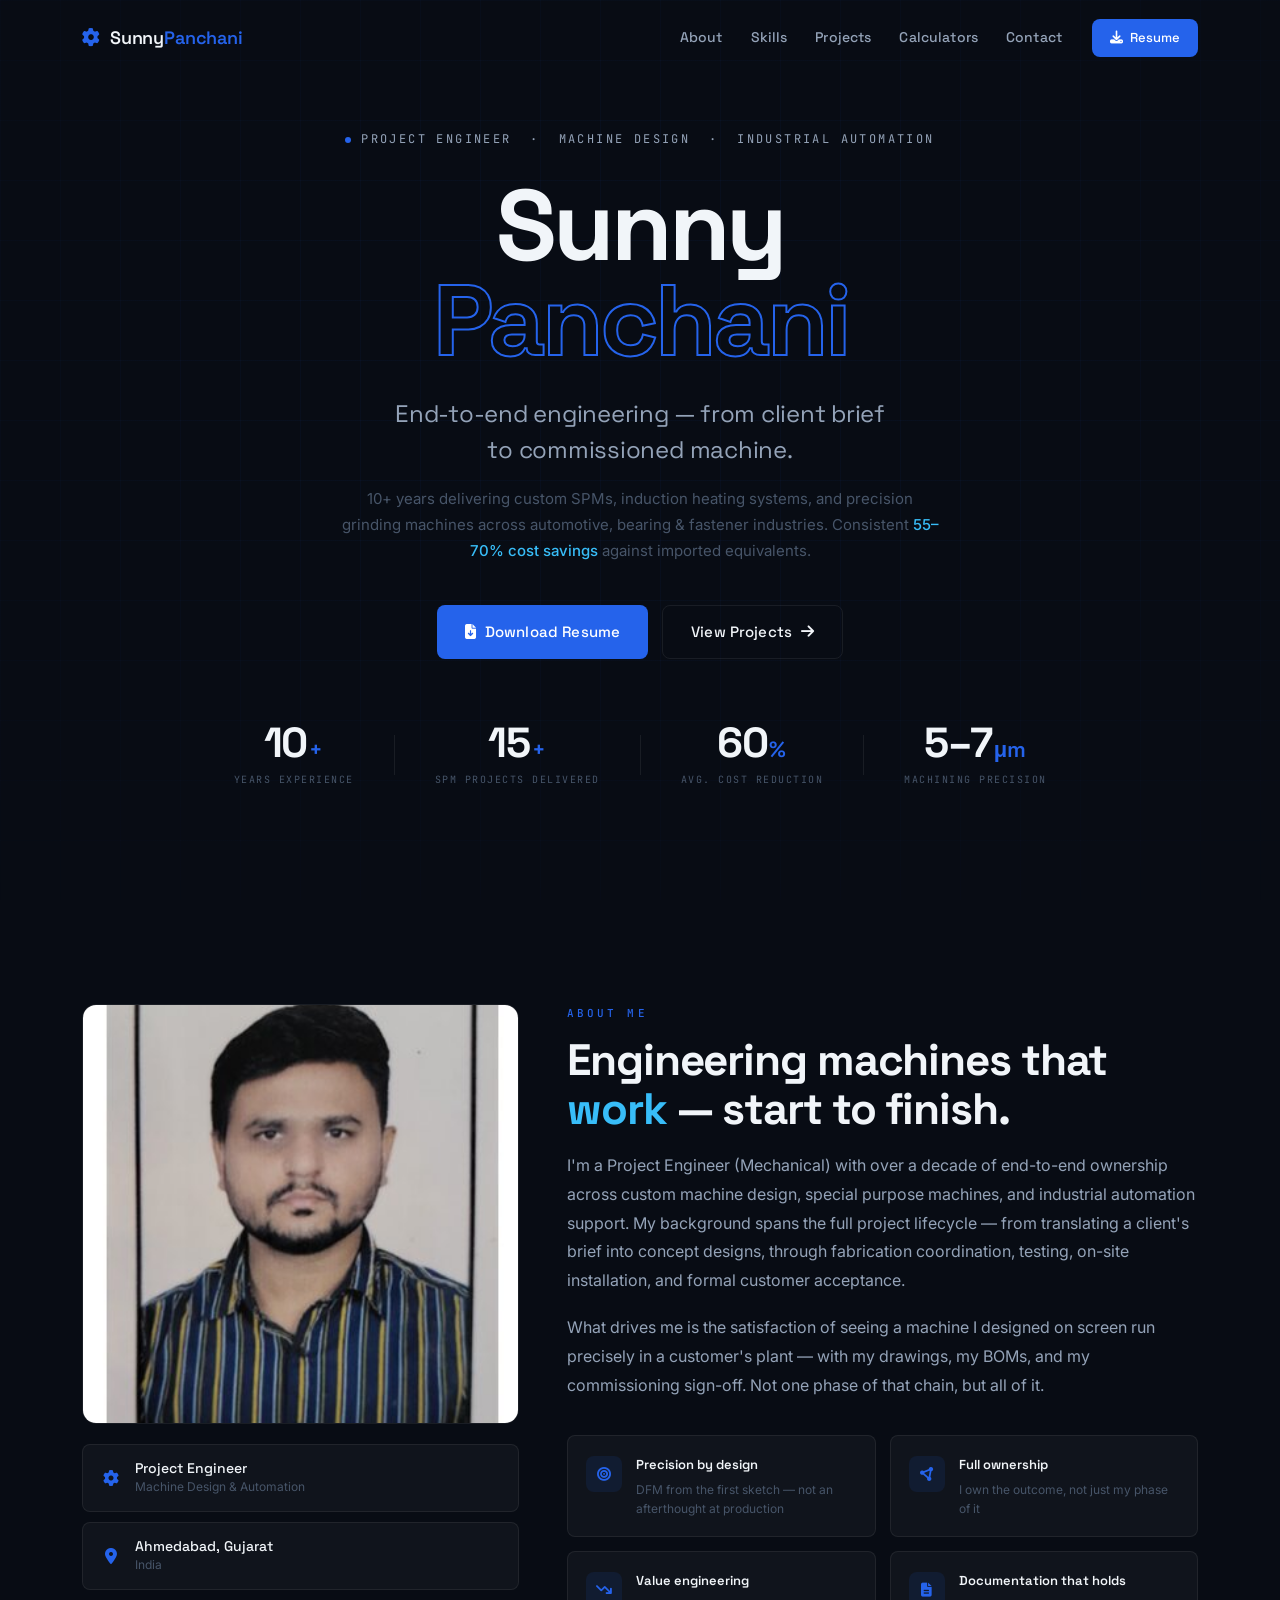
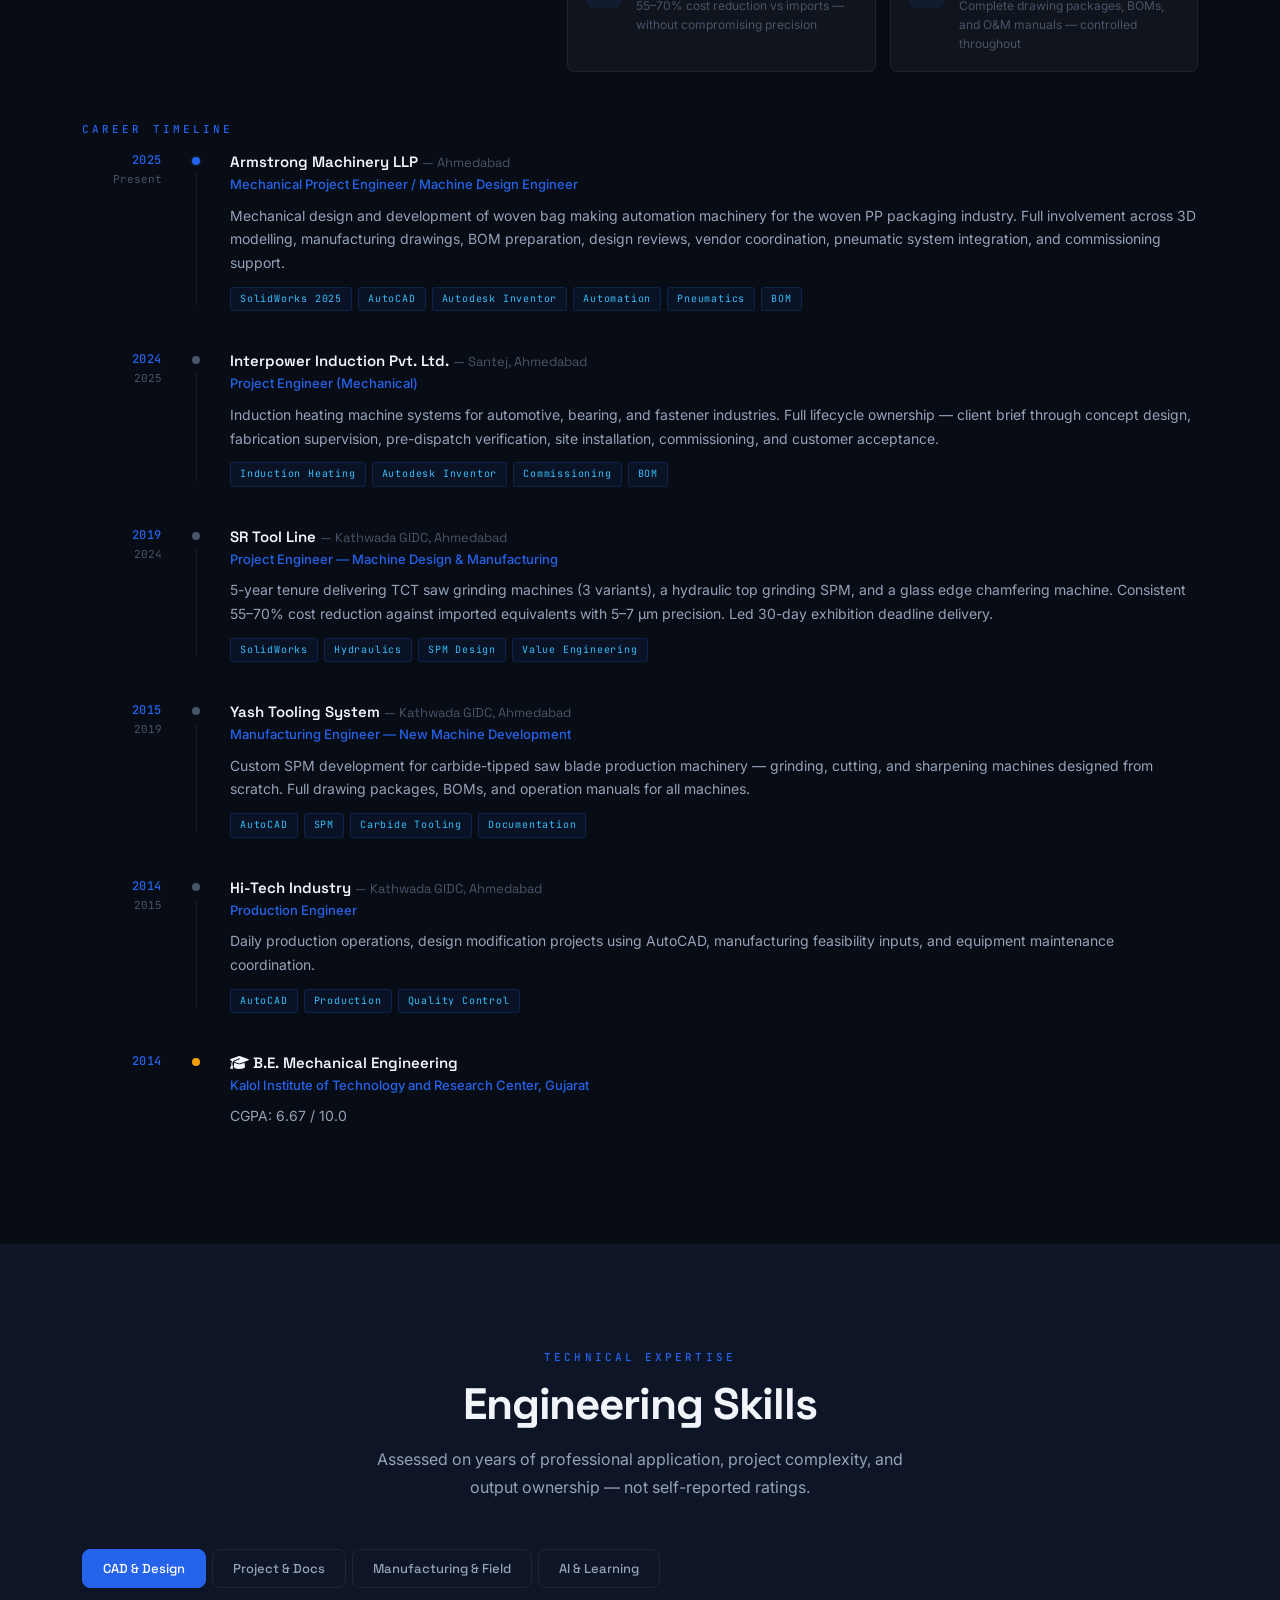
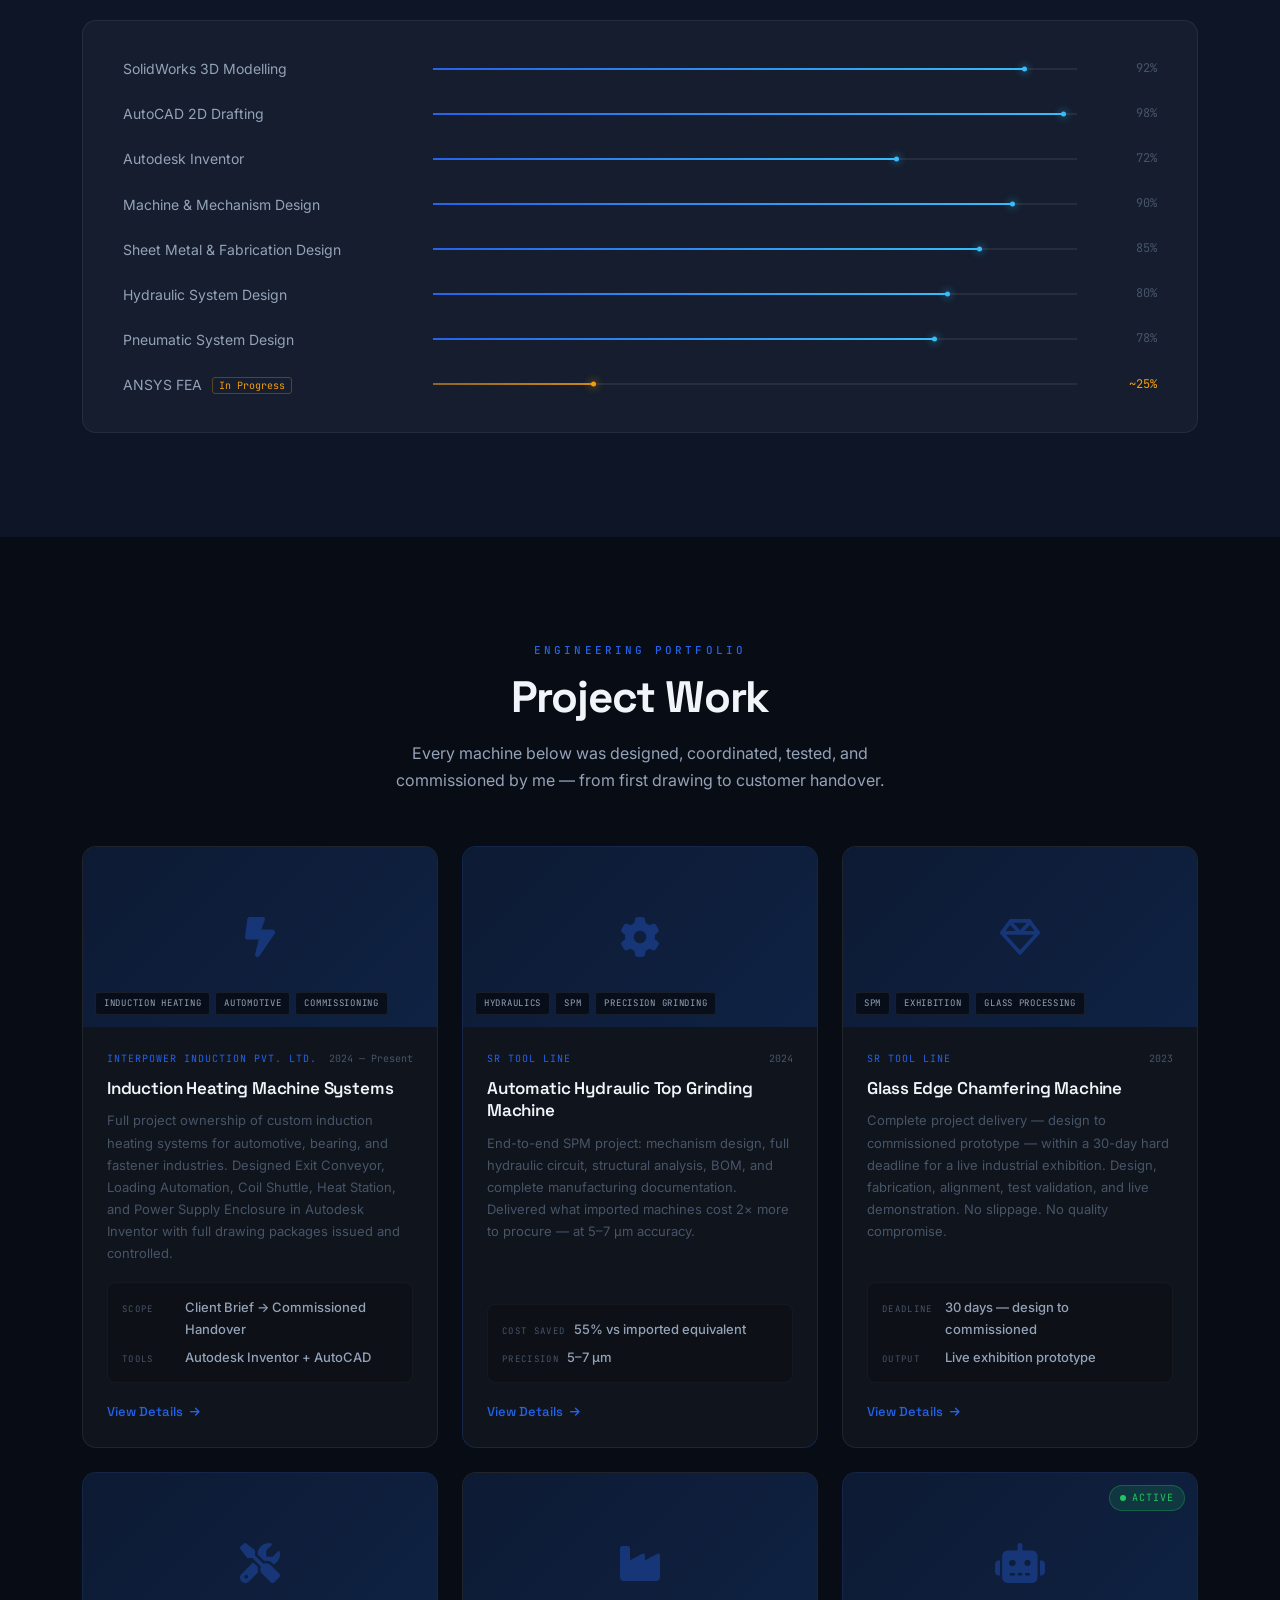
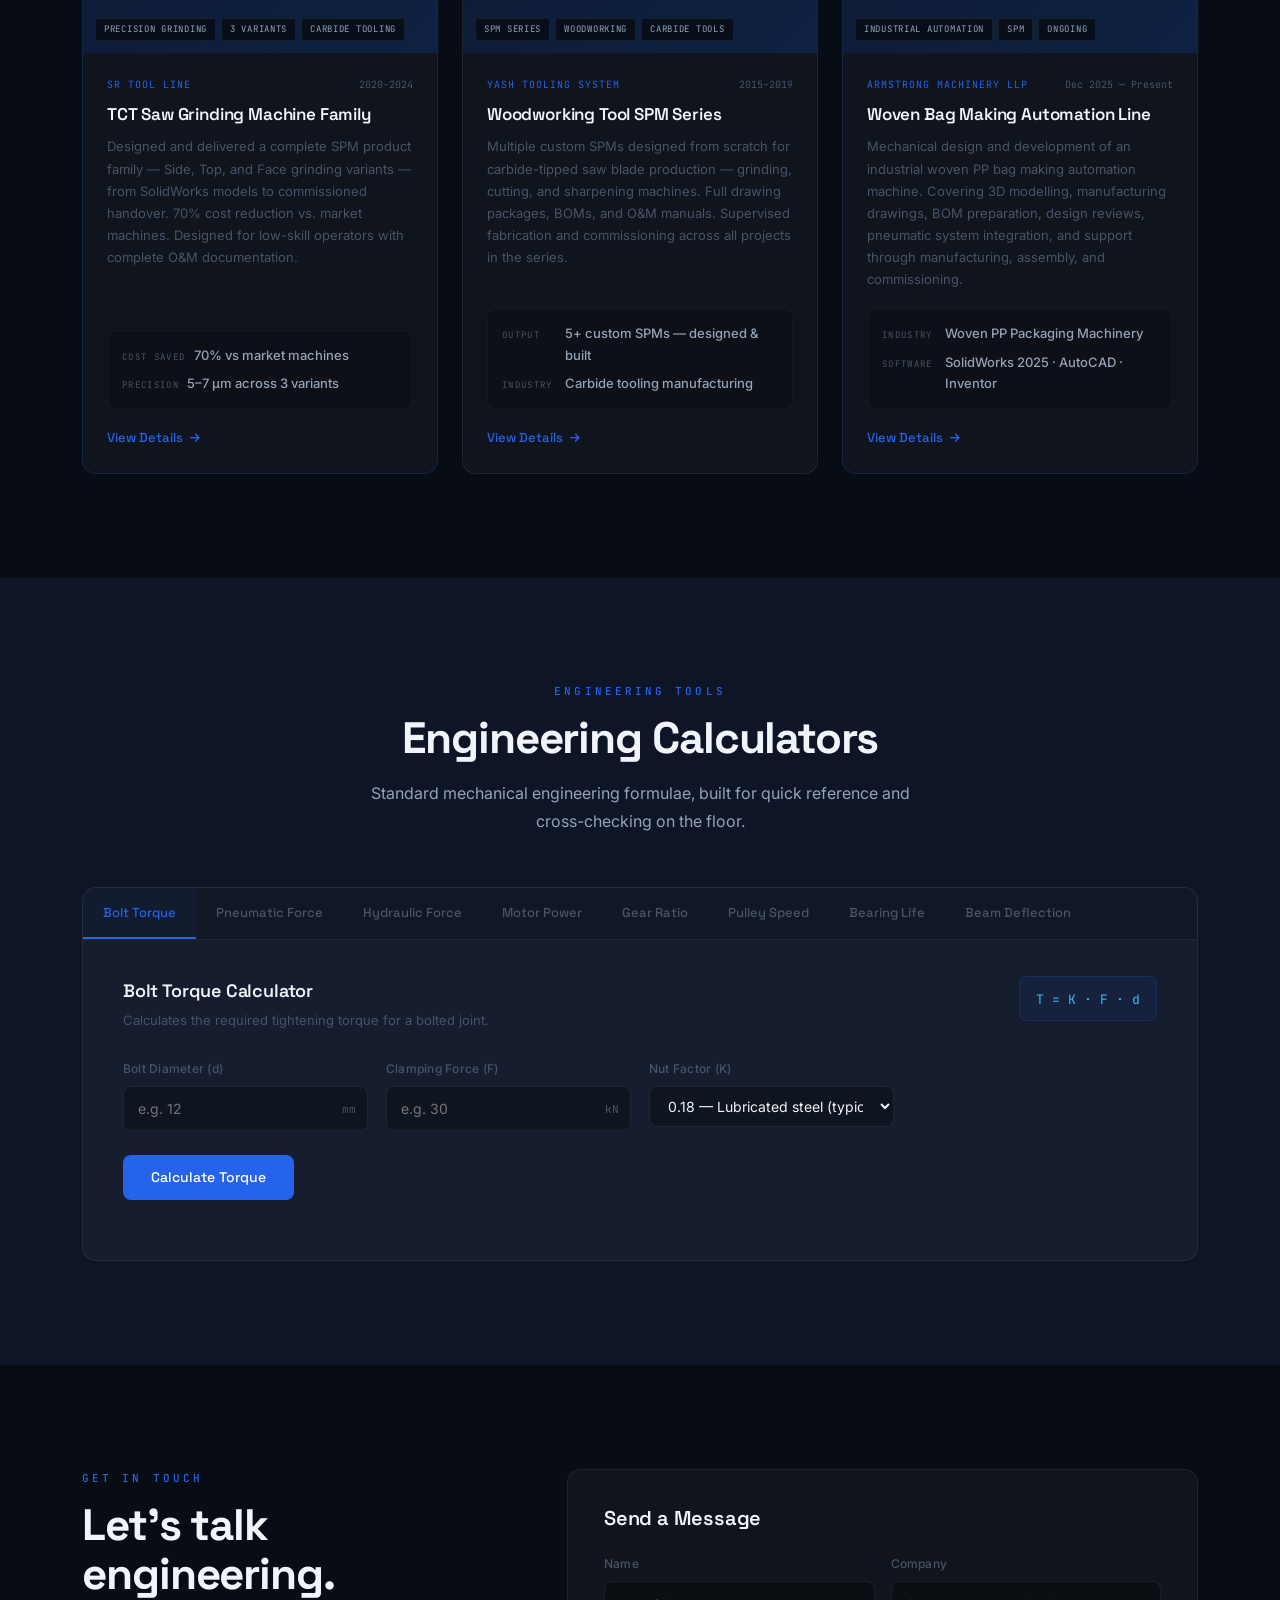
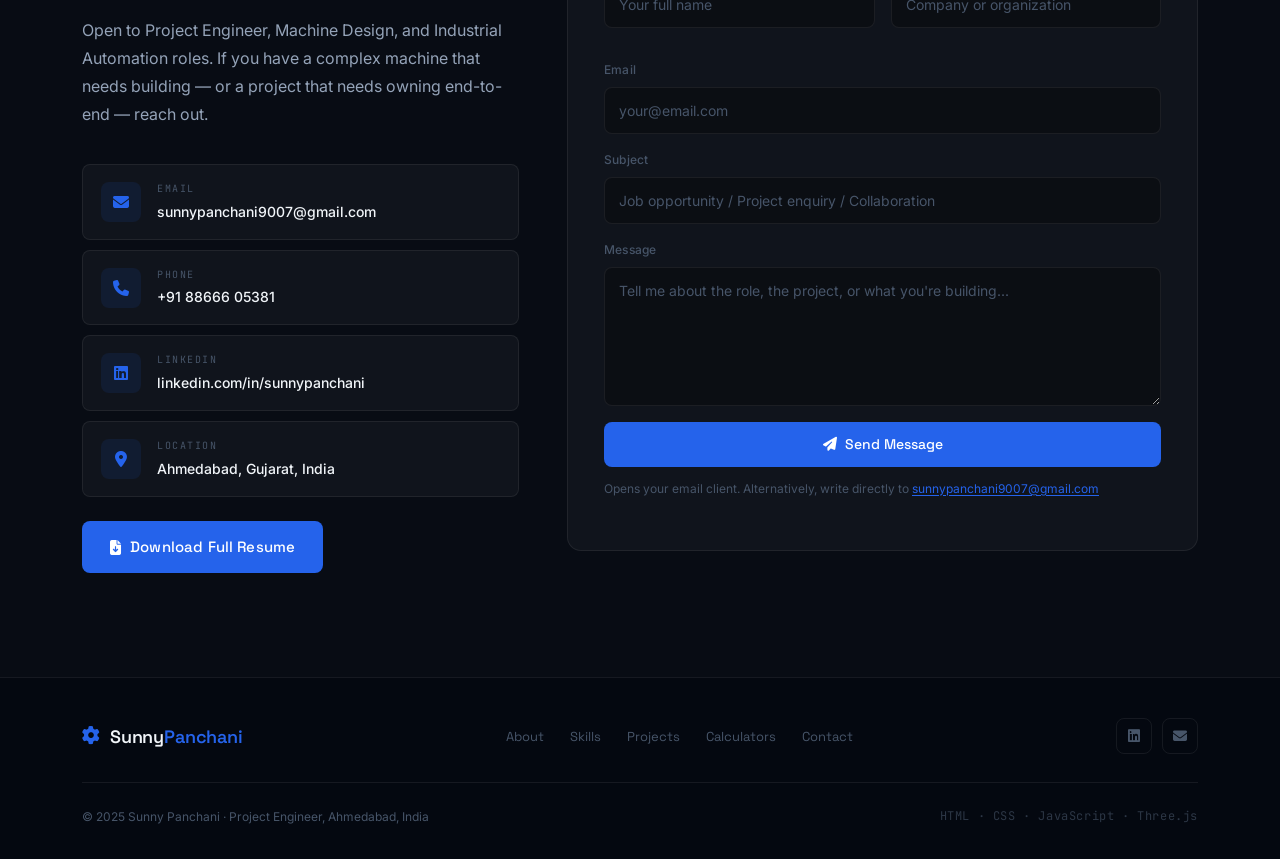
==== commit 40d06a4f: "profile pic" ====
--- a/index.html
+++ b/index.html
@@ -156,8 +156,11 @@
       <!-- Left: Image + Identity card -->
       <div class="col-lg-5" data-aos="fade-right">
         <div class="about-img-block">
-          <!-- Replace this div with an <img> tag once you have a photo -->
-          <div class="about-img-placeholder" aria-label="Add your professional photo here">
+          <img src="assets/images/profile/sunny-panchani.jpg"
+               alt="Sunny Panchani — Project Engineer"
+               class="about-img"
+               onerror="this.style.display='none'; this.nextElementSibling.style.display='flex';" />
+          <div class="about-img-placeholder" aria-label="Add your professional photo here" style="display:none;">
             <span class="img-initials">SP</span>
             <span class="img-hint">Add photo here</span>
           </div>
--- a/css/style.css
+++ b/css/style.css
@@ -498,6 +498,16 @@
 .about-img-block {
   position: relative;
 }
+.about-img {
+  width: 100%;
+  aspect-ratio: 3/4;
+  max-height: 420px;
+  object-fit: cover;
+  border: 1px solid var(--border-light);
+  border-radius: var(--radius-lg);
+  margin-bottom: 20px;
+  display: block;
+}
 .about-img-placeholder {
   width: 100%;
   aspect-ratio: 3/4;
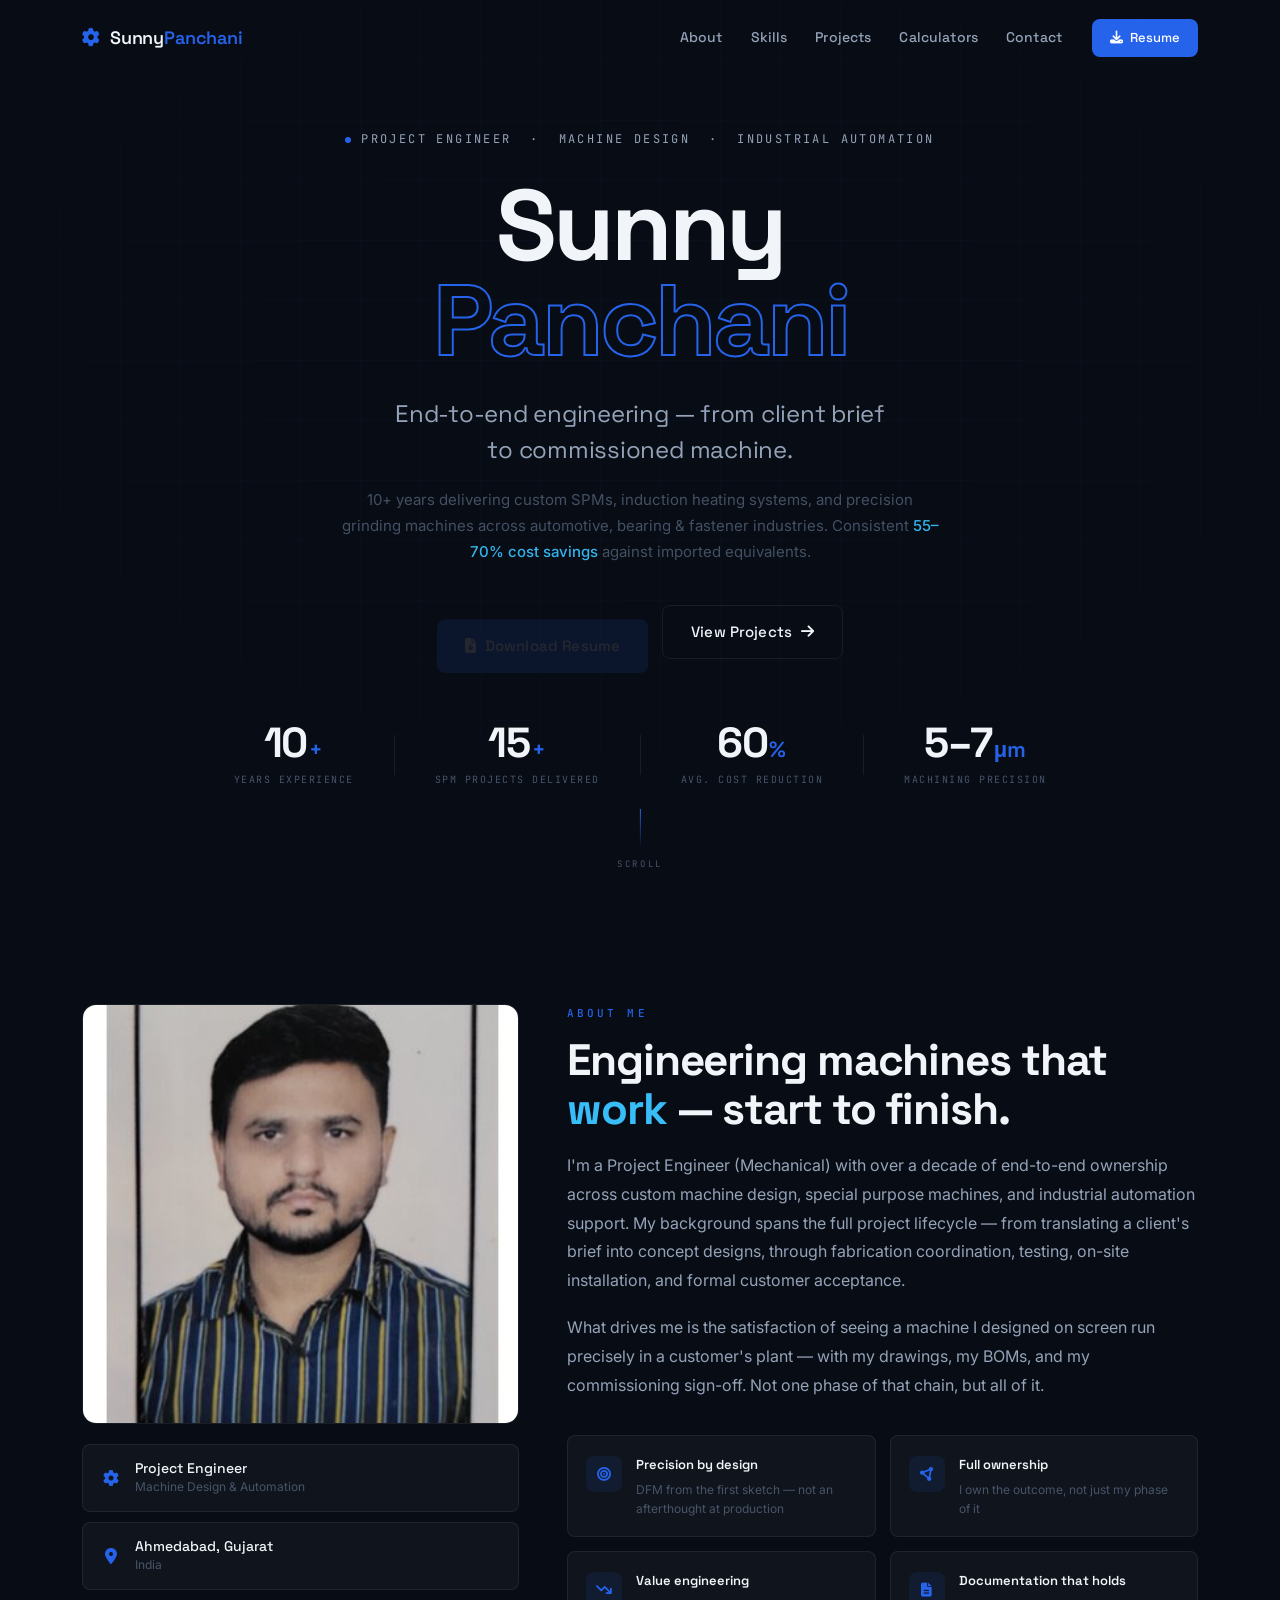
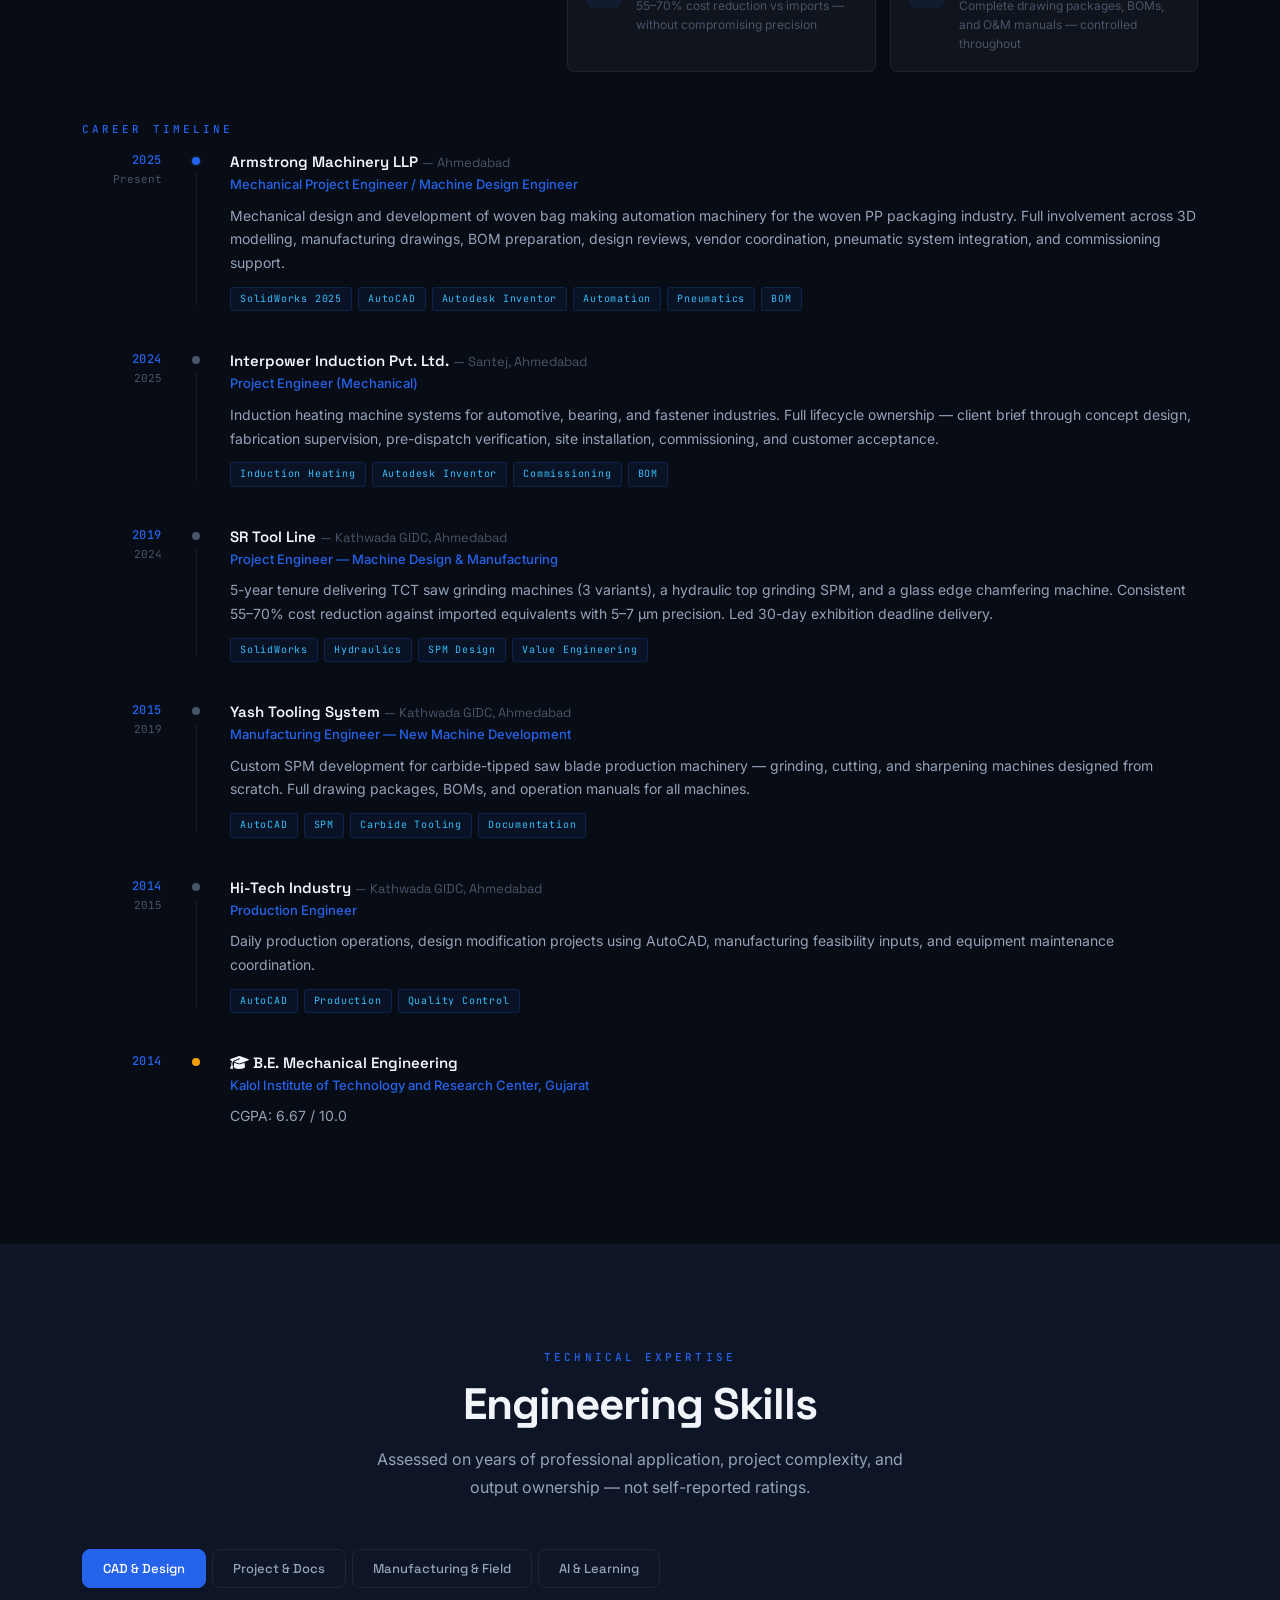
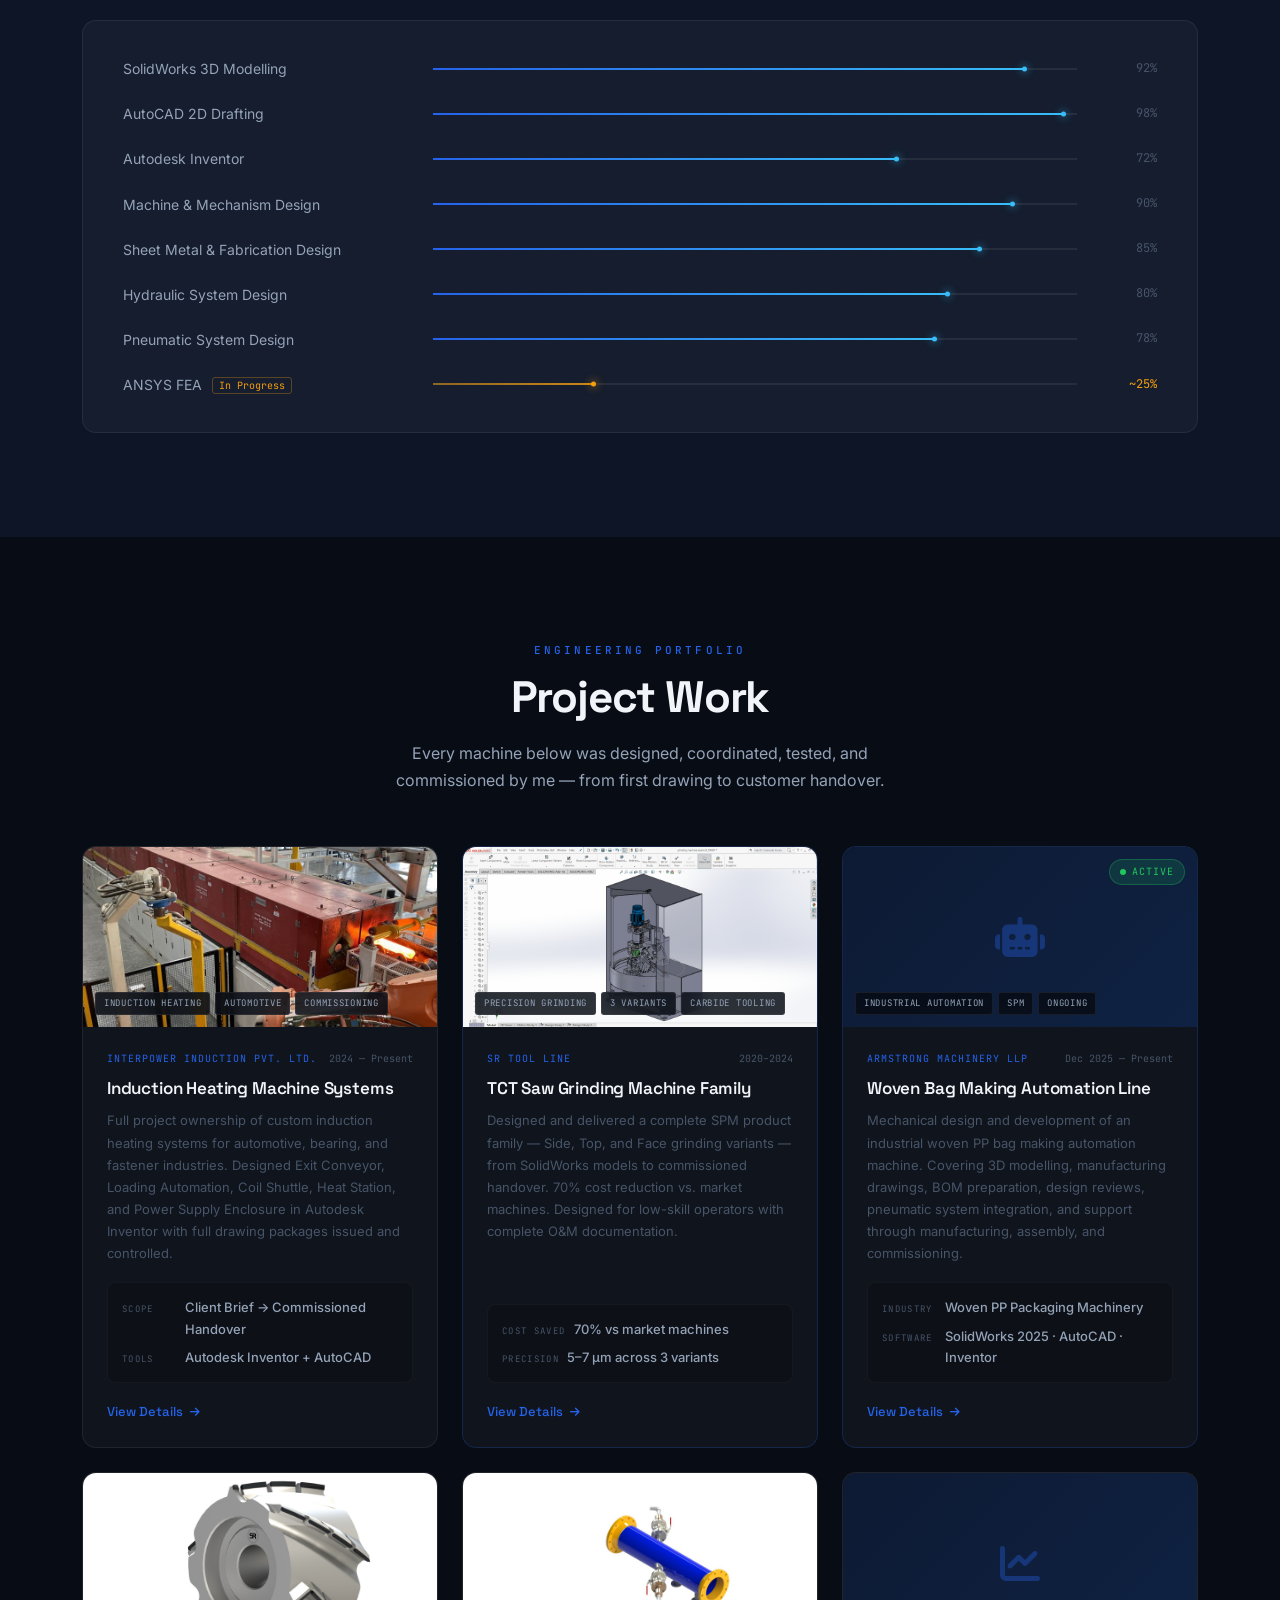
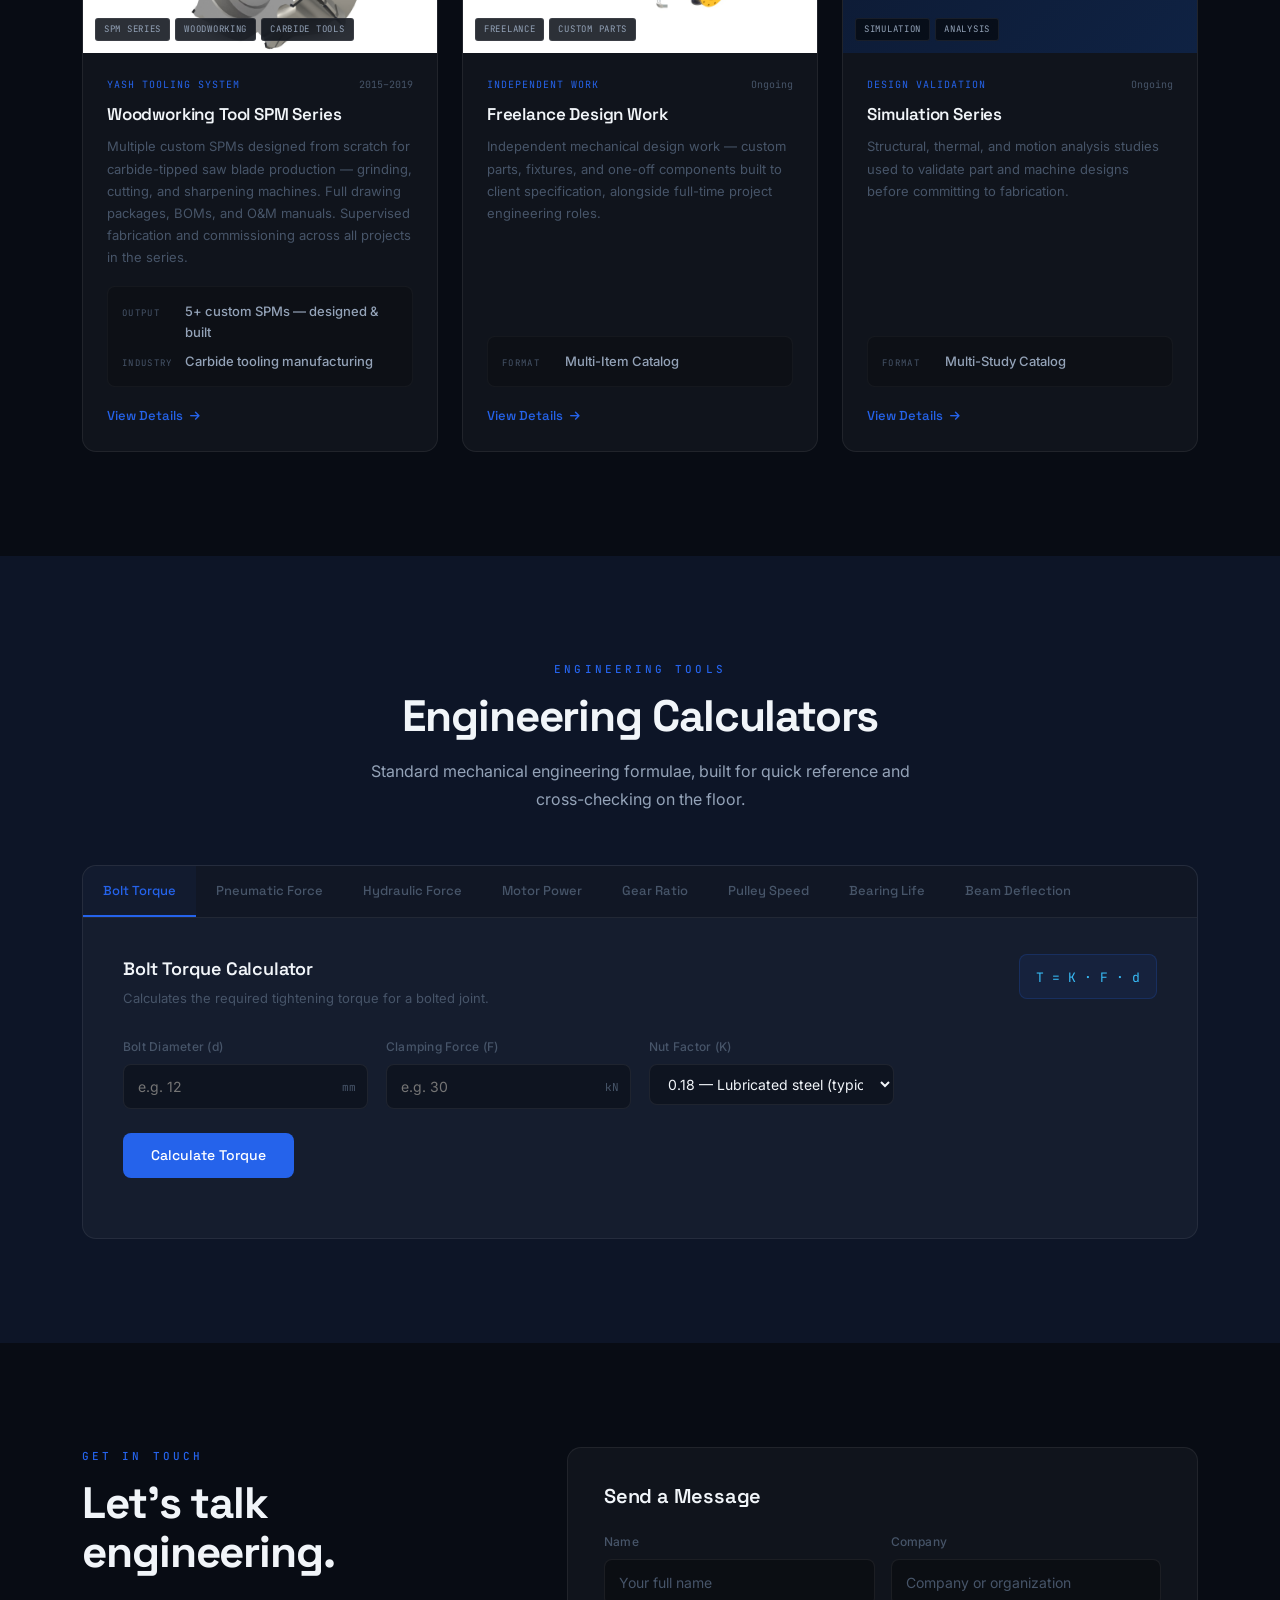
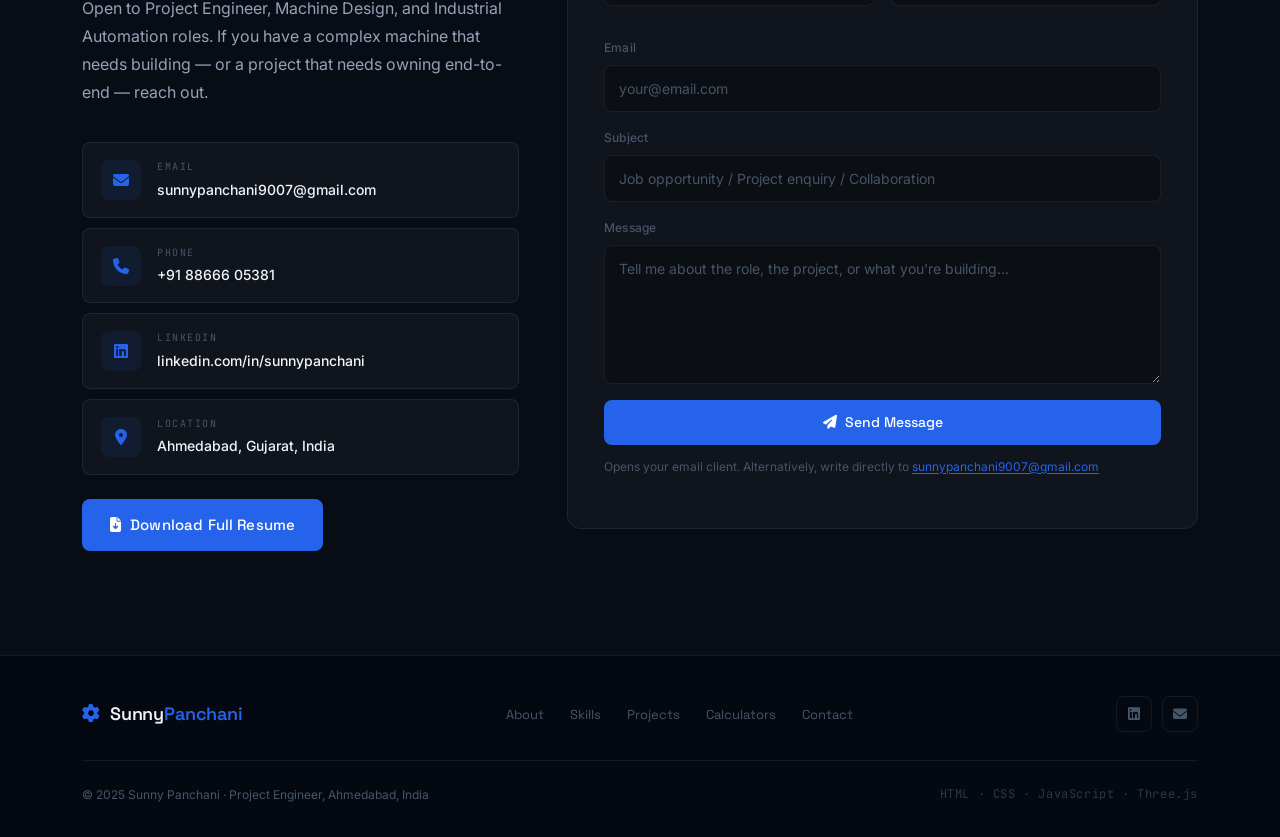
==== commit 1ef1ef4a: "new file" ====
--- a/index.html
+++ b/index.html
@@ -457,62 +457,8 @@
         </div>
       </article>
 
-      <!-- Project 2: Hydraulic Grinding -->
+      <!-- Project 2: TCT Saw Grinding -->
       <article class="project-card featured" data-aos="fade-up" data-aos-delay="80">
-        <div class="proj-img-wrap">
-          <img src="assets/images/projects/hydraulic-grinding/cover.jpg"
-               alt="Automatic Hydraulic Top Grinding Machine"
-               class="proj-img"
-               onerror="this.style.display='none'; this.nextElementSibling.style.display='flex';" />
-          <div class="proj-img-placeholder" style="display:none;"><i class="fa-solid fa-gear"></i></div>
-          <div class="proj-tags">
-            <span>Hydraulics</span><span>SPM</span><span>Precision Grinding</span>
-          </div>
-        </div>
-        <div class="proj-body">
-          <div class="proj-meta">
-            <span class="proj-company">SR Tool Line</span>
-            <span class="proj-year">2024</span>
-          </div>
-          <h3 class="proj-title">Automatic Hydraulic Top Grinding Machine</h3>
-          <p class="proj-desc">End-to-end SPM project: mechanism design, full hydraulic circuit, structural analysis, BOM, and complete manufacturing documentation. Delivered what imported machines cost 2× more to procure — at 5–7 μm accuracy.</p>
-          <div class="proj-metrics">
-            <div class="metric"><span class="m-label">Cost Saved</span><span class="m-val">55% vs imported equivalent</span></div>
-            <div class="metric"><span class="m-label">Precision</span><span class="m-val">5–7 μm</span></div>
-          </div>
-          <a href="projects/hydraulic-grinding.html" class="proj-cta">View Details <i class="fa-solid fa-arrow-right"></i></a>
-        </div>
-      </article>
-
-      <!-- Project 3: Glass Chamfering -->
-      <article class="project-card" data-aos="fade-up" data-aos-delay="120">
-        <div class="proj-img-wrap">
-          <img src="assets/images/projects/glass-chamfering/cover.jpg"
-               alt="Glass Edge Chamfering Machine"
-               class="proj-img"
-               onerror="this.style.display='none'; this.nextElementSibling.style.display='flex';" />
-          <div class="proj-img-placeholder" style="display:none;"><i class="fa-regular fa-gem"></i></div>
-          <div class="proj-tags">
-            <span>SPM</span><span>Exhibition</span><span>Glass Processing</span>
-          </div>
-        </div>
-        <div class="proj-body">
-          <div class="proj-meta">
-            <span class="proj-company">SR Tool Line</span>
-            <span class="proj-year">2023</span>
-          </div>
-          <h3 class="proj-title">Glass Edge Chamfering Machine</h3>
-          <p class="proj-desc">Complete project delivery — design to commissioned prototype — within a 30-day hard deadline for a live industrial exhibition. Design, fabrication, alignment, test validation, and live demonstration. No slippage. No quality compromise.</p>
-          <div class="proj-metrics">
-            <div class="metric"><span class="m-label">Deadline</span><span class="m-val">30 days — design to commissioned</span></div>
-            <div class="metric"><span class="m-label">Output</span><span class="m-val">Live exhibition prototype</span></div>
-          </div>
-          <a href="projects/glass-chamfering.html" class="proj-cta">View Details <i class="fa-solid fa-arrow-right"></i></a>
-        </div>
-      </article>
-
-      <!-- Project 4: TCT Saw Grinding -->
-      <article class="project-card featured" data-aos="fade-up" data-aos-delay="160">
         <div class="proj-img-wrap">
           <img src="assets/images/projects/tct-grinding/cover.jpg"
                alt="TCT Saw Grinding Machine Family"
@@ -538,8 +484,36 @@
         </div>
       </article>
 
-      <!-- Project 5: Woodworking SPMs -->
-      <article class="project-card" data-aos="fade-up" data-aos-delay="200">
+      <!-- Project 3: Woven Bag Making Automation -->
+      <article class="project-card featured" data-aos="fade-up" data-aos-delay="120">
+        <div class="proj-img-wrap">
+          <img src="assets/images/projects/woven-bag/cover.jpg"
+               alt="Woven Bag Making Automation Line"
+               class="proj-img"
+               onerror="this.style.display='none'; this.nextElementSibling.style.display='flex';" />
+          <div class="proj-img-placeholder" style="display:none;"><i class="fa-solid fa-robot"></i></div>
+          <div class="proj-tags">
+            <span>Industrial Automation</span><span>SPM</span><span>Ongoing</span>
+          </div>
+          <div class="proj-status-badge"><span class="status-dot"></span>Active</div>
+        </div>
+        <div class="proj-body">
+          <div class="proj-meta">
+            <span class="proj-company">Armstrong Machinery LLP</span>
+            <span class="proj-year">Dec 2025 — Present</span>
+          </div>
+          <h3 class="proj-title">Woven Bag Making Automation Line</h3>
+          <p class="proj-desc">Mechanical design and development of an industrial woven PP bag making automation machine. Covering 3D modelling, manufacturing drawings, BOM preparation, design reviews, pneumatic system integration, and support through manufacturing, assembly, and commissioning.</p>
+          <div class="proj-metrics">
+            <div class="metric"><span class="m-label">Industry</span><span class="m-val">Woven PP Packaging Machinery</span></div>
+            <div class="metric"><span class="m-label">Software</span><span class="m-val">SolidWorks 2025 · AutoCAD · Inventor</span></div>
+          </div>
+          <a href="projects/woven-bag.html" class="proj-cta">View Details <i class="fa-solid fa-arrow-right"></i></a>
+        </div>
+      </article>
+
+      <!-- Project 4: Woodworking SPMs -->
+      <article class="project-card" data-aos="fade-up" data-aos-delay="160">
         <div class="proj-img-wrap">
           <img src="assets/images/projects/woodworking-spm/cover.jpg"
                alt="Woodworking Tool SPM Series"
@@ -565,31 +539,55 @@
         </div>
       </article>
 
-      <!-- Project 6: Woven Bag Making Automation -->
-      <article class="project-card featured" data-aos="fade-up" data-aos-delay="240">
+      <!-- Project 5: Freelance Design Work -->
+      <article class="project-card" data-aos="fade-up" data-aos-delay="200">
         <div class="proj-img-wrap">
-          <img src="assets/images/projects/woven-bag/cover.jpg"
-               alt="Woven Bag Making Automation Line"
+          <img src="assets/images/projects/freelancing/cover.jpg"
+               alt="Freelance Design Work"
                class="proj-img"
                onerror="this.style.display='none'; this.nextElementSibling.style.display='flex';" />
-          <div class="proj-img-placeholder" style="display:none;"><i class="fa-solid fa-robot"></i></div>
+          <div class="proj-img-placeholder" style="display:none;"><i class="fa-solid fa-briefcase"></i></div>
           <div class="proj-tags">
-            <span>Industrial Automation</span><span>SPM</span><span>Ongoing</span>
-          </div>
-          <div class="proj-status-badge"><span class="status-dot"></span>Active</div>
+            <span>Freelance</span><span>Custom Parts</span>
+          </div>
         </div>
         <div class="proj-body">
           <div class="proj-meta">
-            <span class="proj-company">Armstrong Machinery LLP</span>
-            <span class="proj-year">Dec 2025 — Present</span>
-          </div>
-          <h3 class="proj-title">Woven Bag Making Automation Line</h3>
-          <p class="proj-desc">Mechanical design and development of an industrial woven PP bag making automation machine. Covering 3D modelling, manufacturing drawings, BOM preparation, design reviews, pneumatic system integration, and support through manufacturing, assembly, and commissioning.</p>
+            <span class="proj-company">Independent Work</span>
+            <span class="proj-year">Ongoing</span>
+          </div>
+          <h3 class="proj-title">Freelance Design Work</h3>
+          <p class="proj-desc">Independent mechanical design work — custom parts, fixtures, and one-off components built to client specification, alongside full-time project engineering roles.</p>
           <div class="proj-metrics">
-            <div class="metric"><span class="m-label">Industry</span><span class="m-val">Woven PP Packaging Machinery</span></div>
-            <div class="metric"><span class="m-label">Software</span><span class="m-val">SolidWorks 2025 · AutoCAD · Inventor</span></div>
-          </div>
-          <a href="projects/woven-bag.html" class="proj-cta">View Details <i class="fa-solid fa-arrow-right"></i></a>
+            <div class="metric"><span class="m-label">Format</span><span class="m-val">Multi-Item Catalog</span></div>
+          </div>
+          <a href="projects/freelancing.html" class="proj-cta">View Details <i class="fa-solid fa-arrow-right"></i></a>
+        </div>
+      </article>
+
+      <!-- Project 6: Simulation Series -->
+      <article class="project-card" data-aos="fade-up" data-aos-delay="240">
+        <div class="proj-img-wrap">
+          <img src="assets/images/projects/simulation/cover.jpg"
+               alt="Simulation Series"
+               class="proj-img"
+               onerror="this.style.display='none'; this.nextElementSibling.style.display='flex';" />
+          <div class="proj-img-placeholder" style="display:none;"><i class="fa-solid fa-chart-line"></i></div>
+          <div class="proj-tags">
+            <span>Simulation</span><span>Analysis</span>
+          </div>
+        </div>
+        <div class="proj-body">
+          <div class="proj-meta">
+            <span class="proj-company">Design Validation</span>
+            <span class="proj-year">Ongoing</span>
+          </div>
+          <h3 class="proj-title">Simulation Series</h3>
+          <p class="proj-desc">Structural, thermal, and motion analysis studies used to validate part and machine designs before committing to fabrication.</p>
+          <div class="proj-metrics">
+            <div class="metric"><span class="m-label">Format</span><span class="m-val">Multi-Study Catalog</span></div>
+          </div>
+          <a href="projects/simulation.html" class="proj-cta">View Details <i class="fa-solid fa-arrow-right"></i></a>
         </div>
       </article>
 
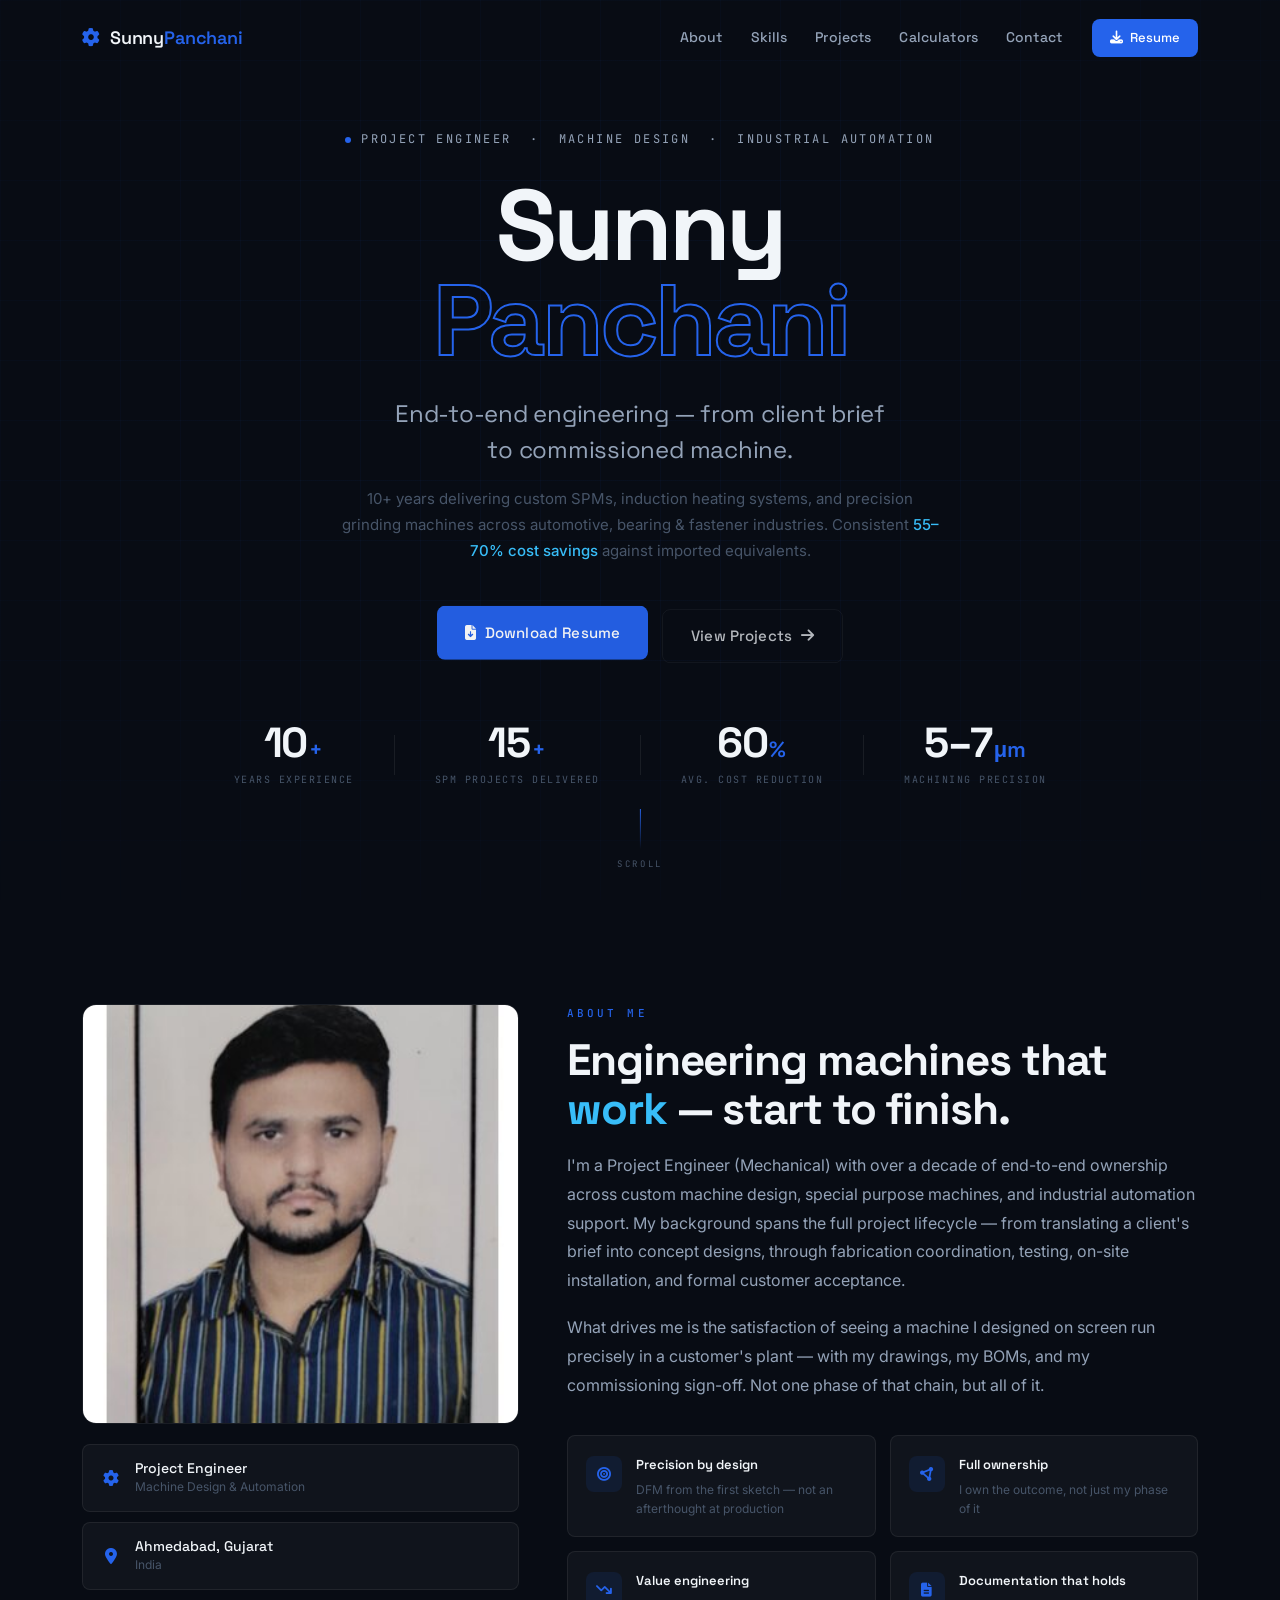
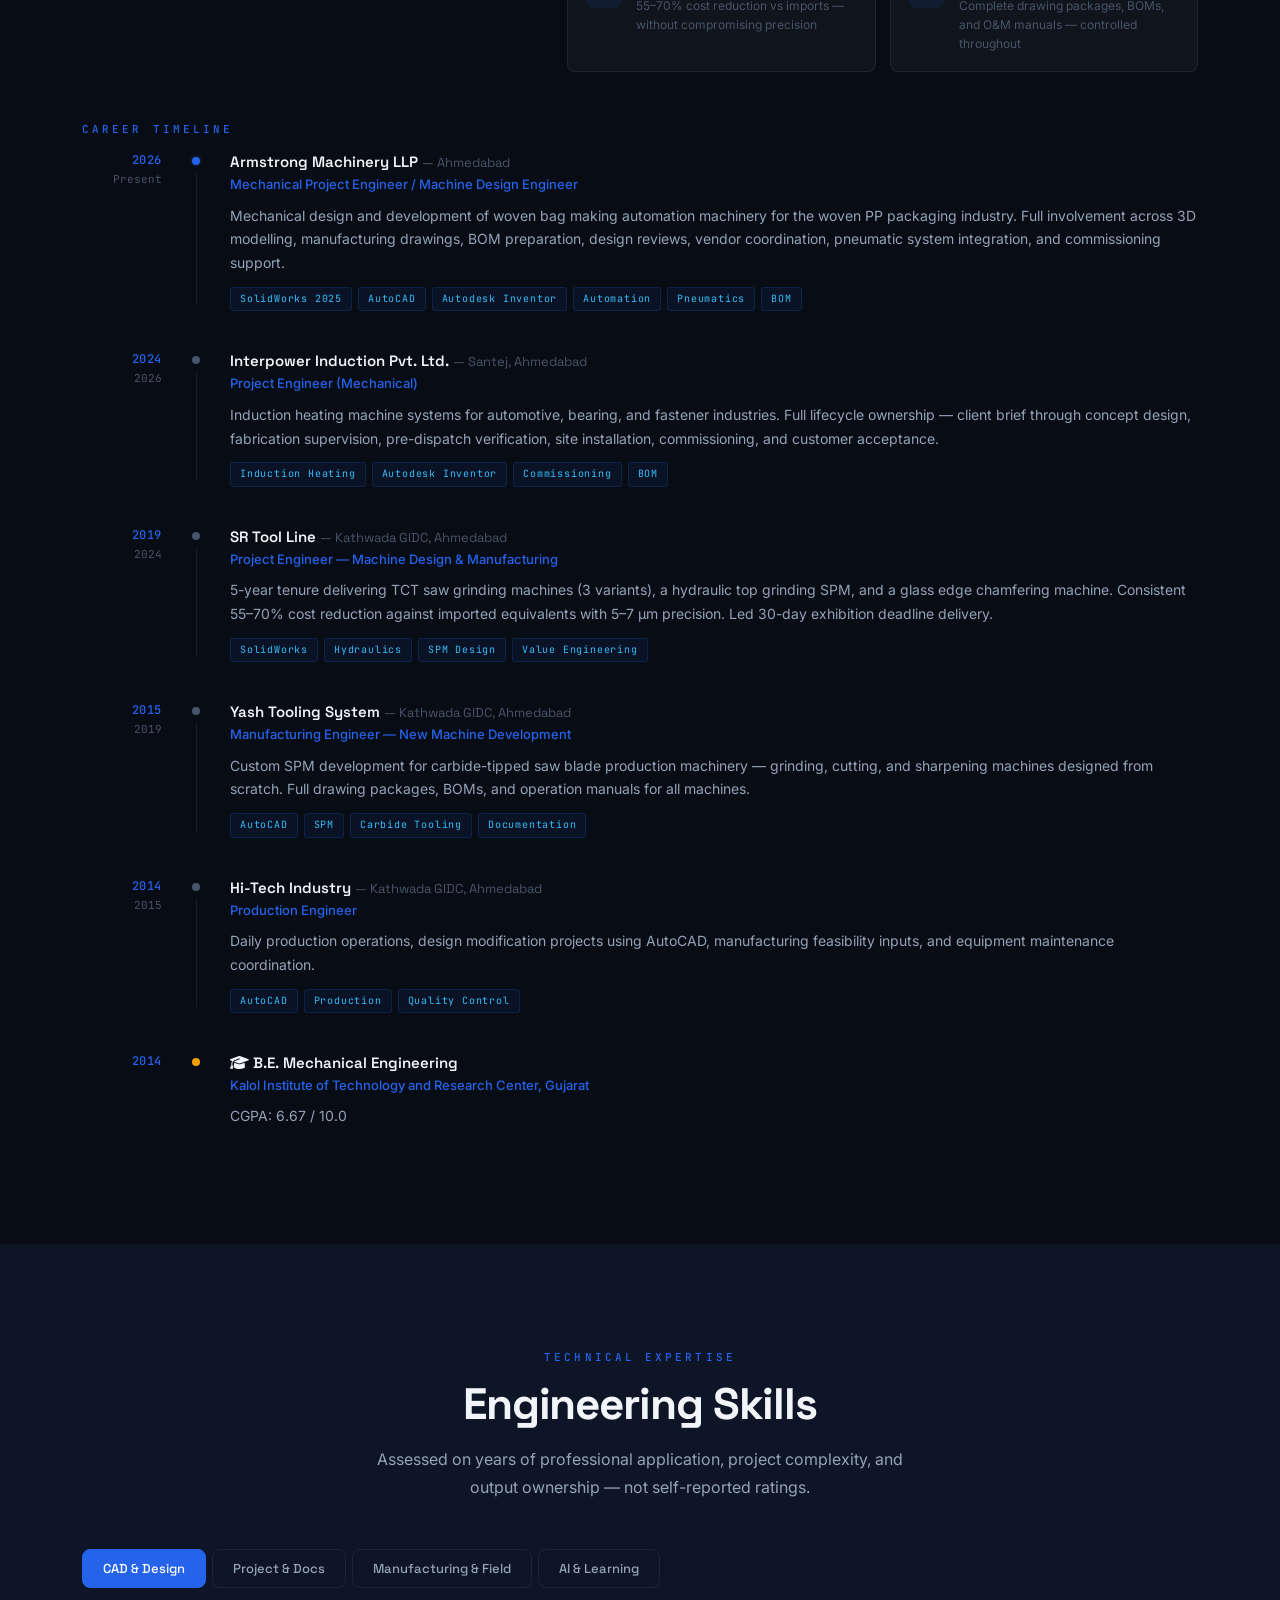
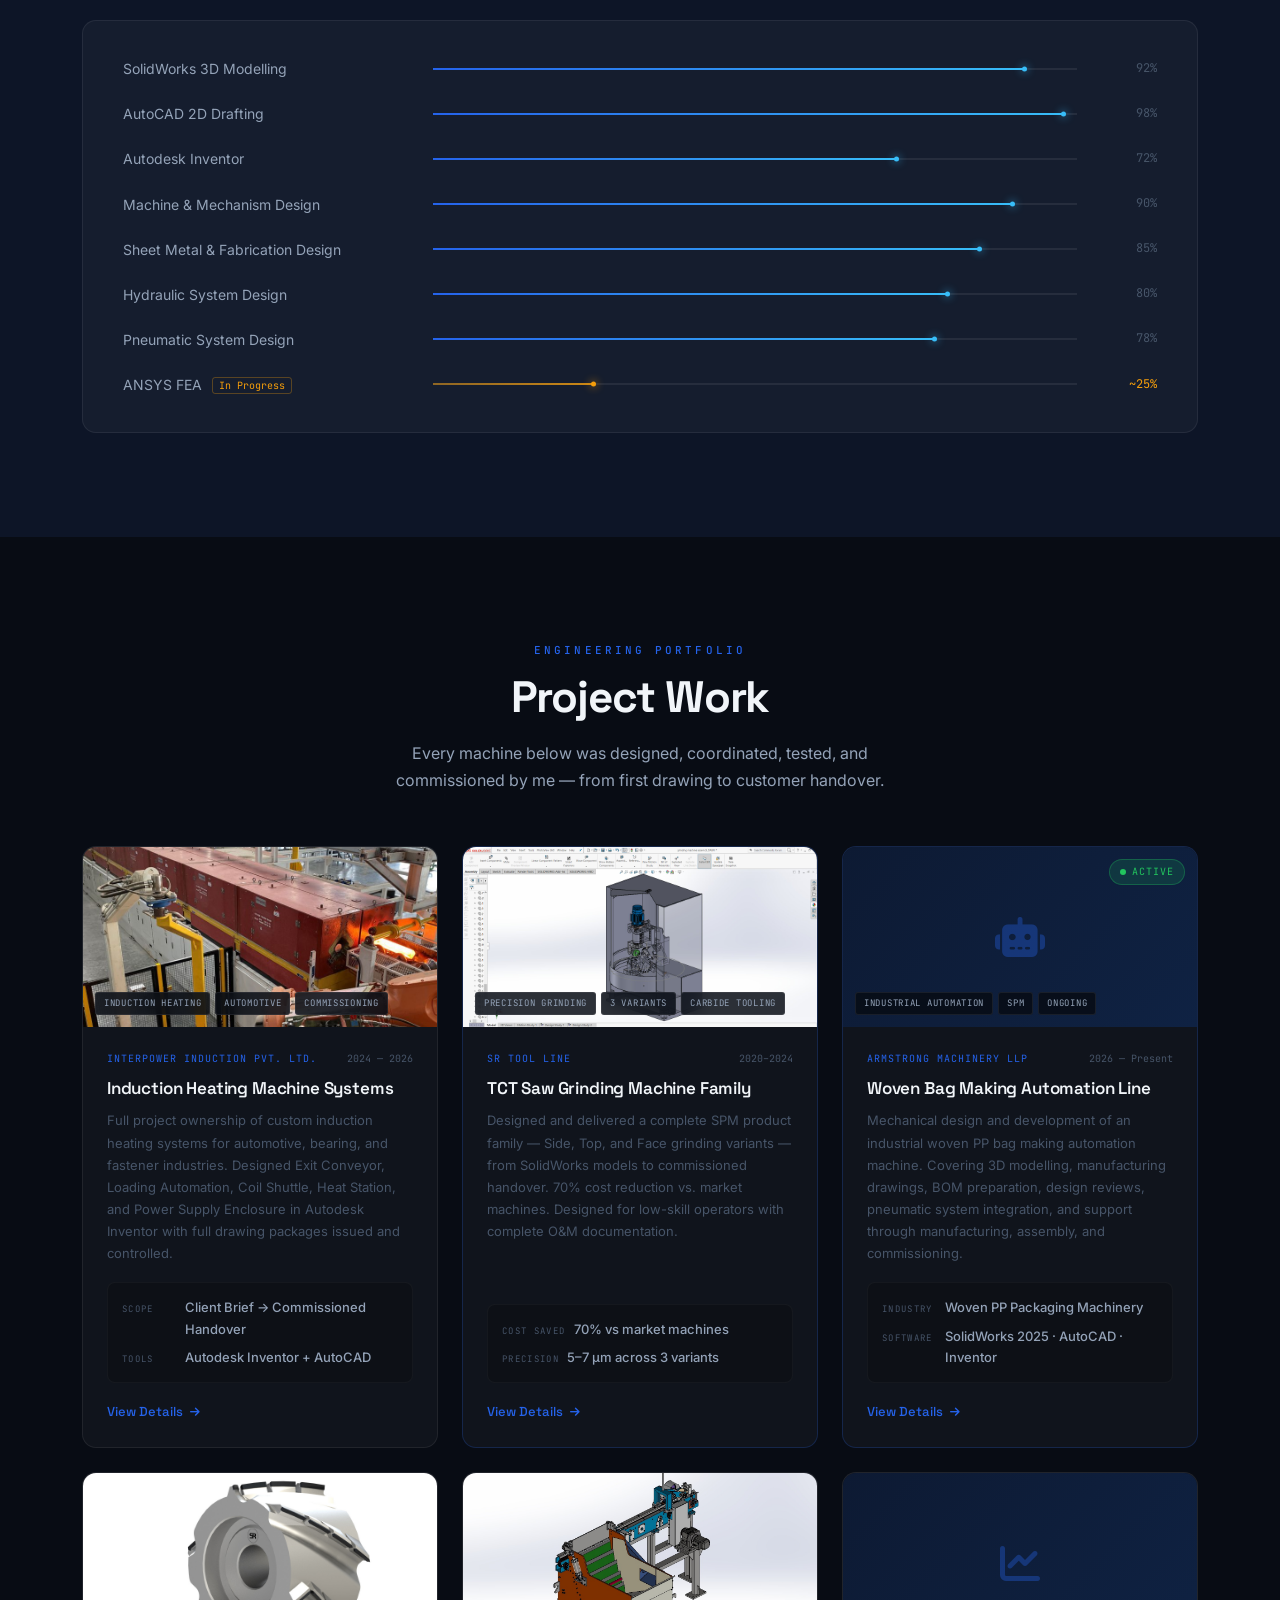
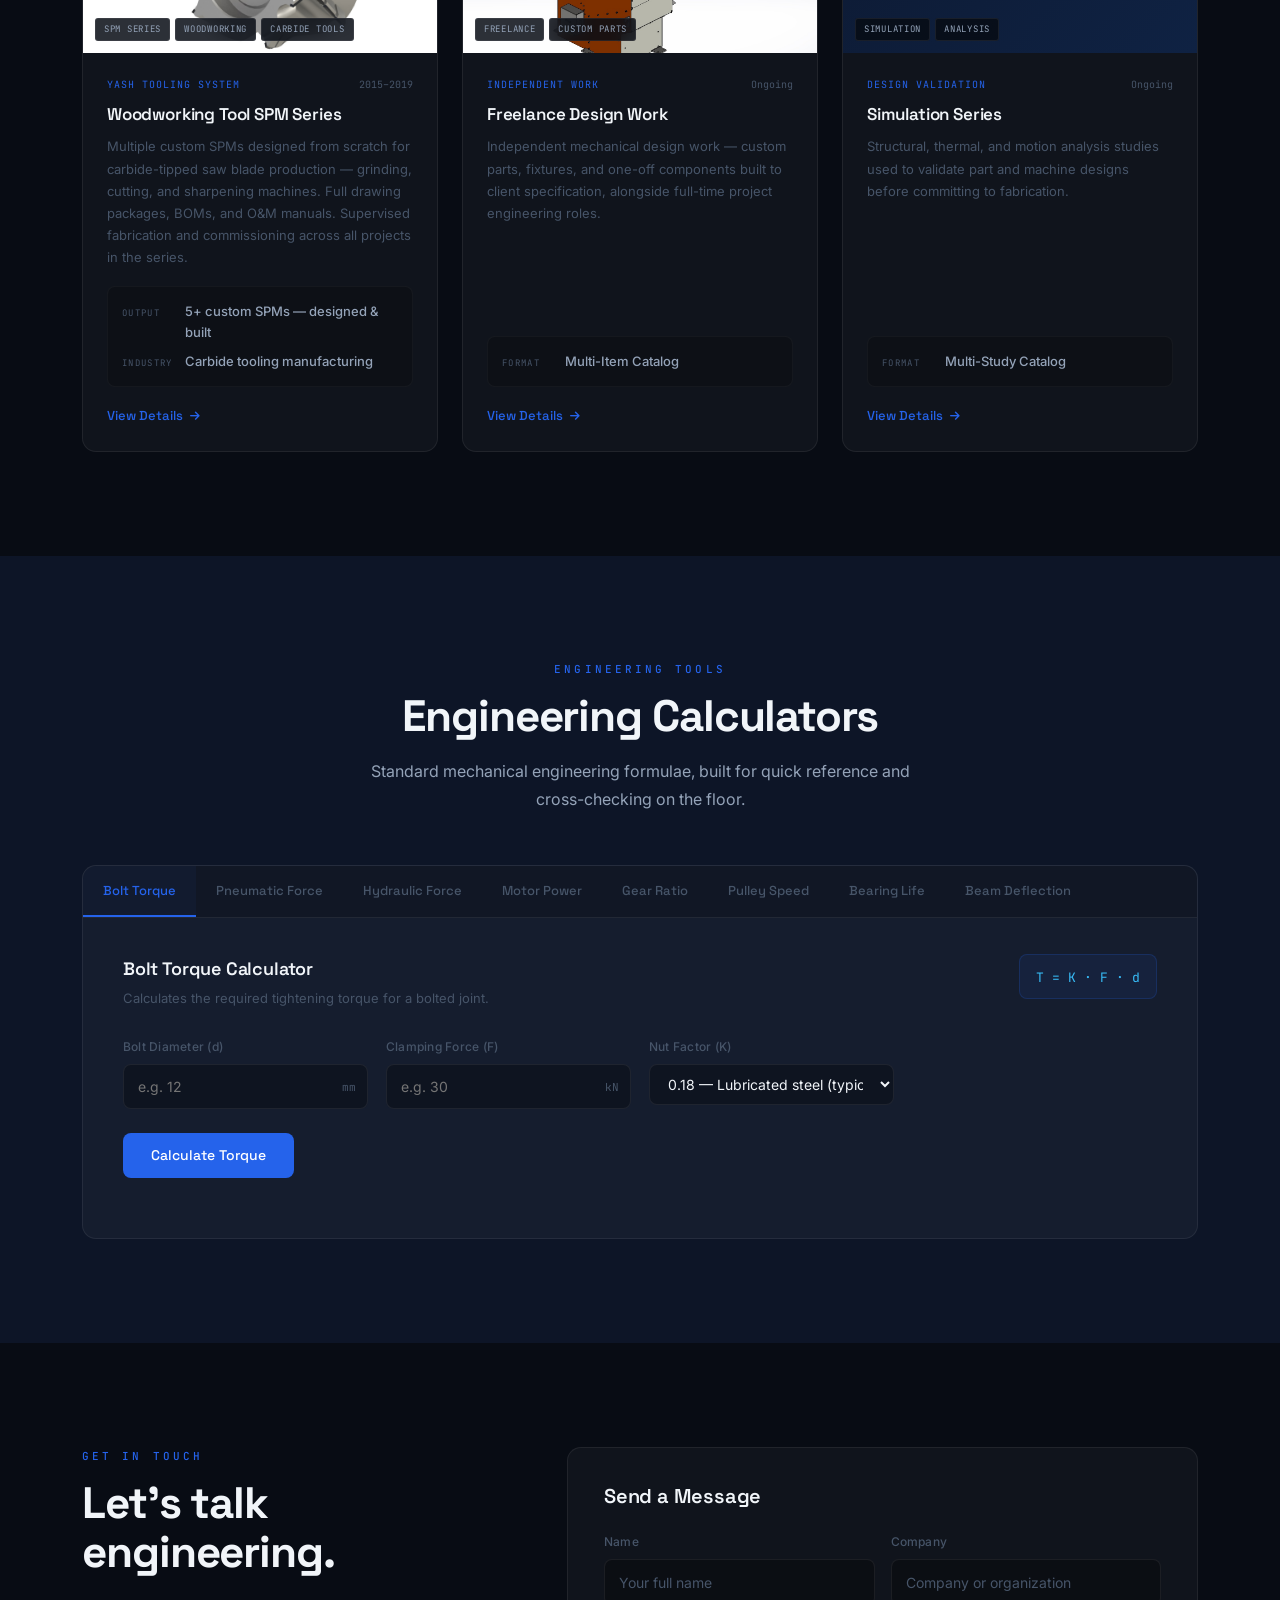
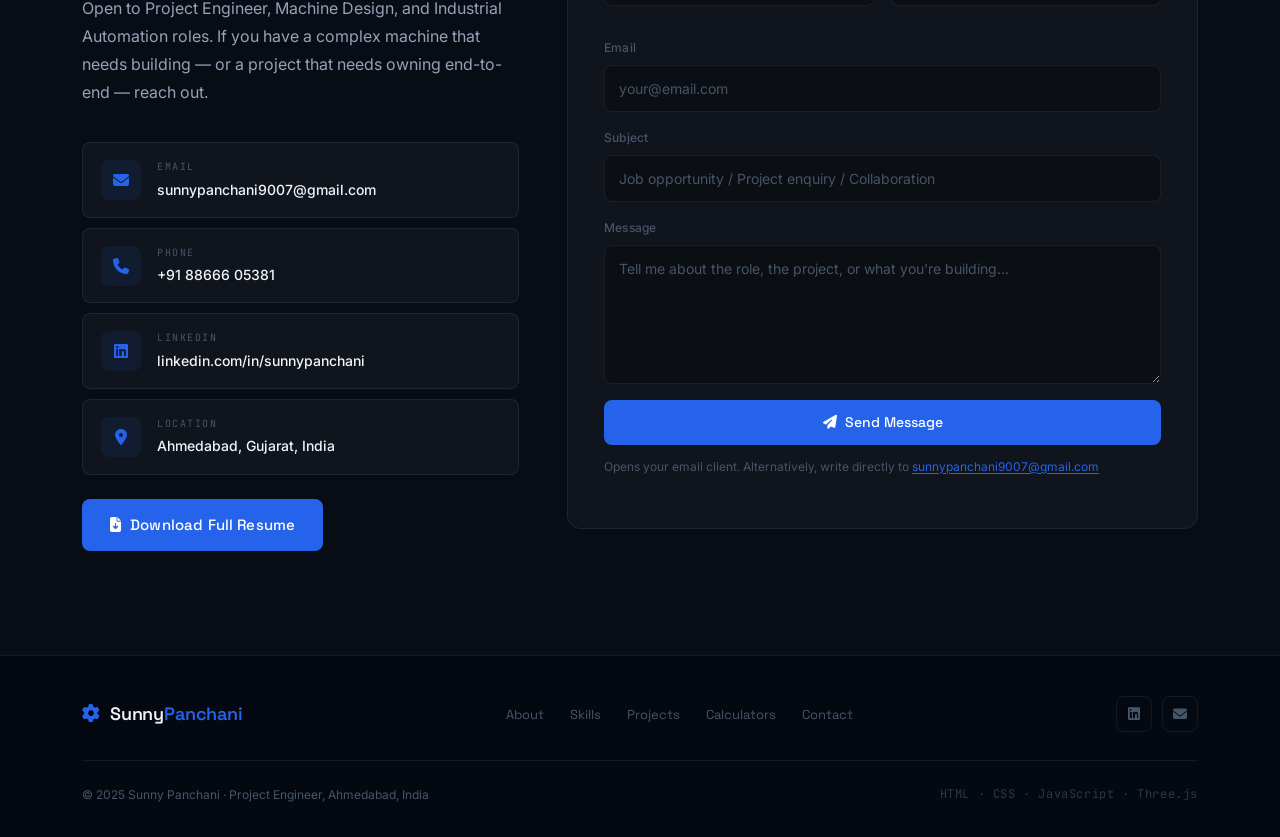
==== commit 8ce0aa05: "done" ====
--- a/index.html
+++ b/index.html
@@ -234,7 +234,7 @@
 
         <div class="tl-item">
           <div class="tl-year-col">
-            <span class="tl-year">2025</span>
+            <span class="tl-year">2026</span>
             <span class="tl-year-end">Present</span>
           </div>
           <div class="tl-marker-col">
@@ -252,7 +252,7 @@
         <div class="tl-item">
           <div class="tl-year-col">
             <span class="tl-year">2024</span>
-            <span class="tl-year-end">2025</span>
+            <span class="tl-year-end">2026</span>
           </div>
           <div class="tl-marker-col">
             <div class="tl-dot"></div>
@@ -445,7 +445,7 @@
         <div class="proj-body">
           <div class="proj-meta">
             <span class="proj-company">Interpower Induction Pvt. Ltd.</span>
-            <span class="proj-year">2024 — Present</span>
+            <span class="proj-year">2024 — 2026</span>
           </div>
           <h3 class="proj-title">Induction Heating Machine Systems</h3>
           <p class="proj-desc">Full project ownership of custom induction heating systems for automotive, bearing, and fastener industries. Designed Exit Conveyor, Loading Automation, Coil Shuttle, Heat Station, and Power Supply Enclosure in Autodesk Inventor with full drawing packages issued and controlled.</p>
@@ -500,7 +500,7 @@
         <div class="proj-body">
           <div class="proj-meta">
             <span class="proj-company">Armstrong Machinery LLP</span>
-            <span class="proj-year">Dec 2025 — Present</span>
+            <span class="proj-year">2026 — Present</span>
           </div>
           <h3 class="proj-title">Woven Bag Making Automation Line</h3>
           <p class="proj-desc">Mechanical design and development of an industrial woven PP bag making automation machine. Covering 3D modelling, manufacturing drawings, BOM preparation, design reviews, pneumatic system integration, and support through manufacturing, assembly, and commissioning.</p>
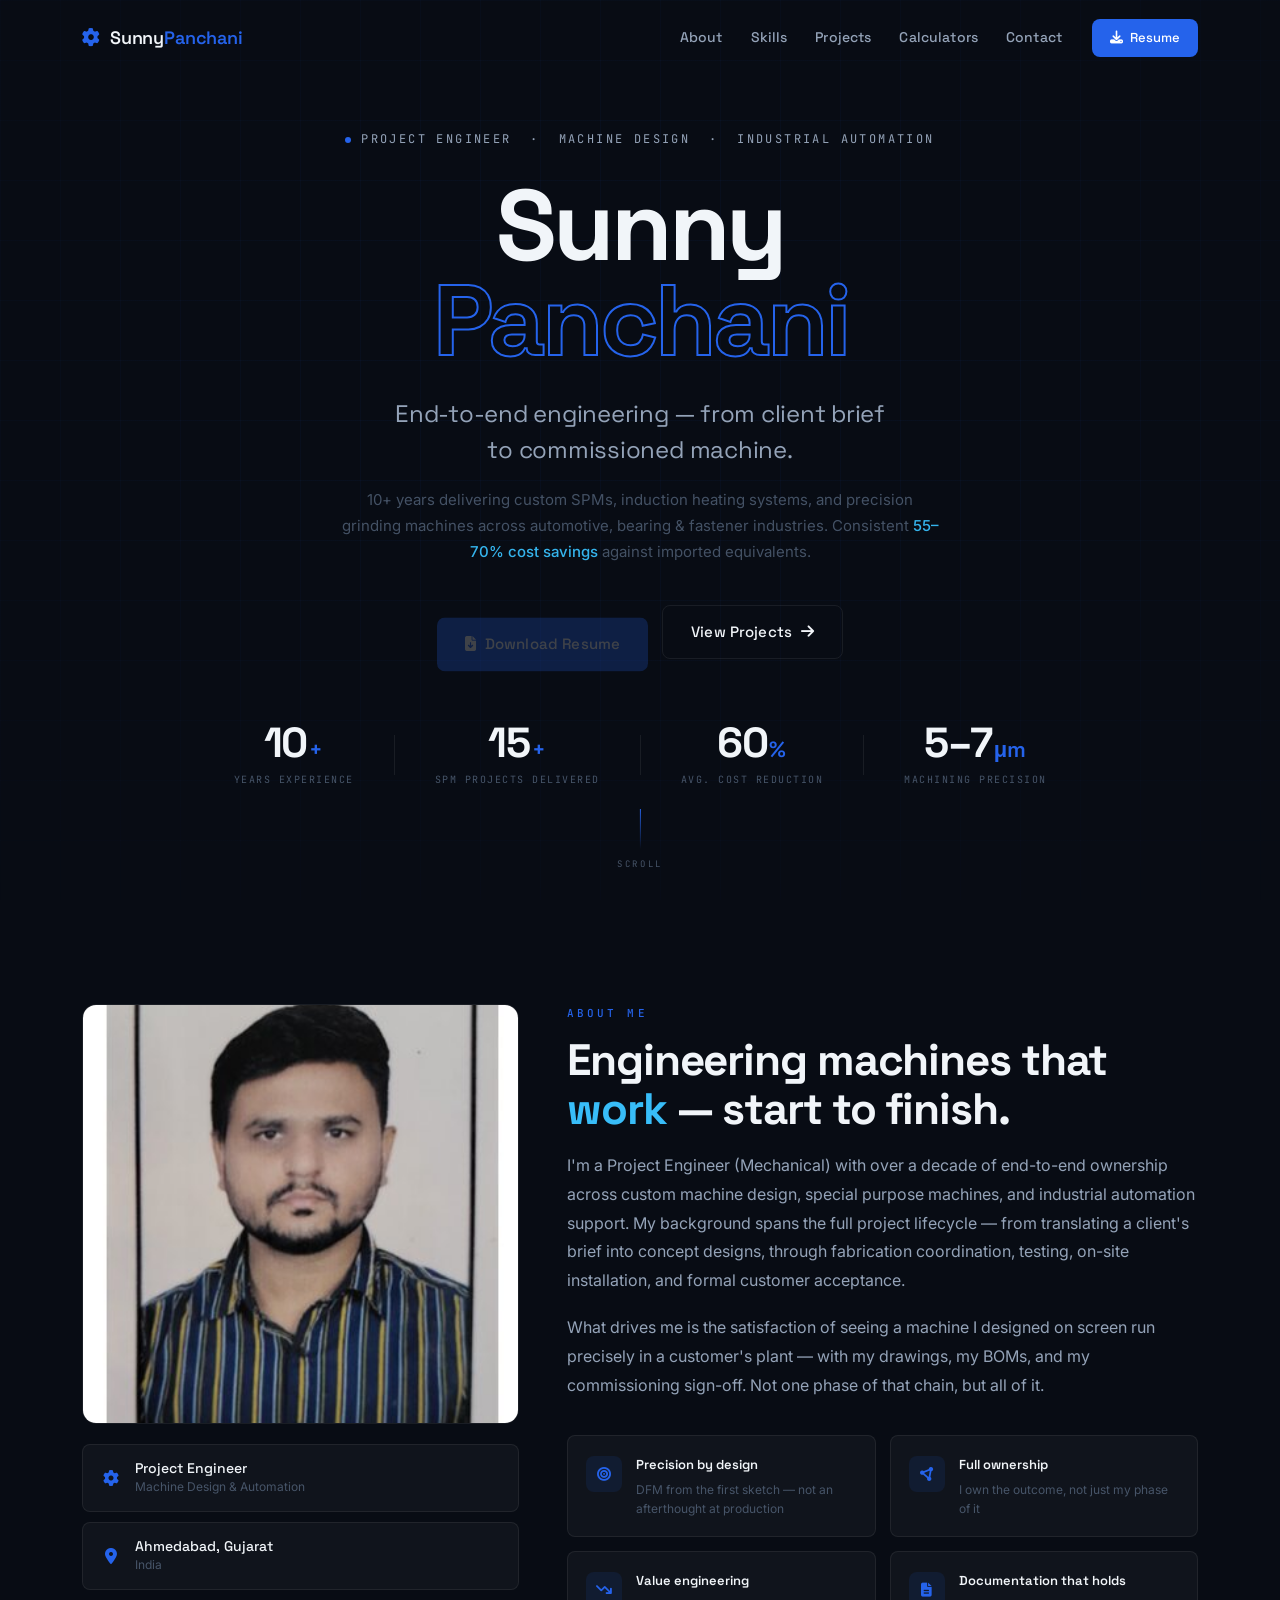
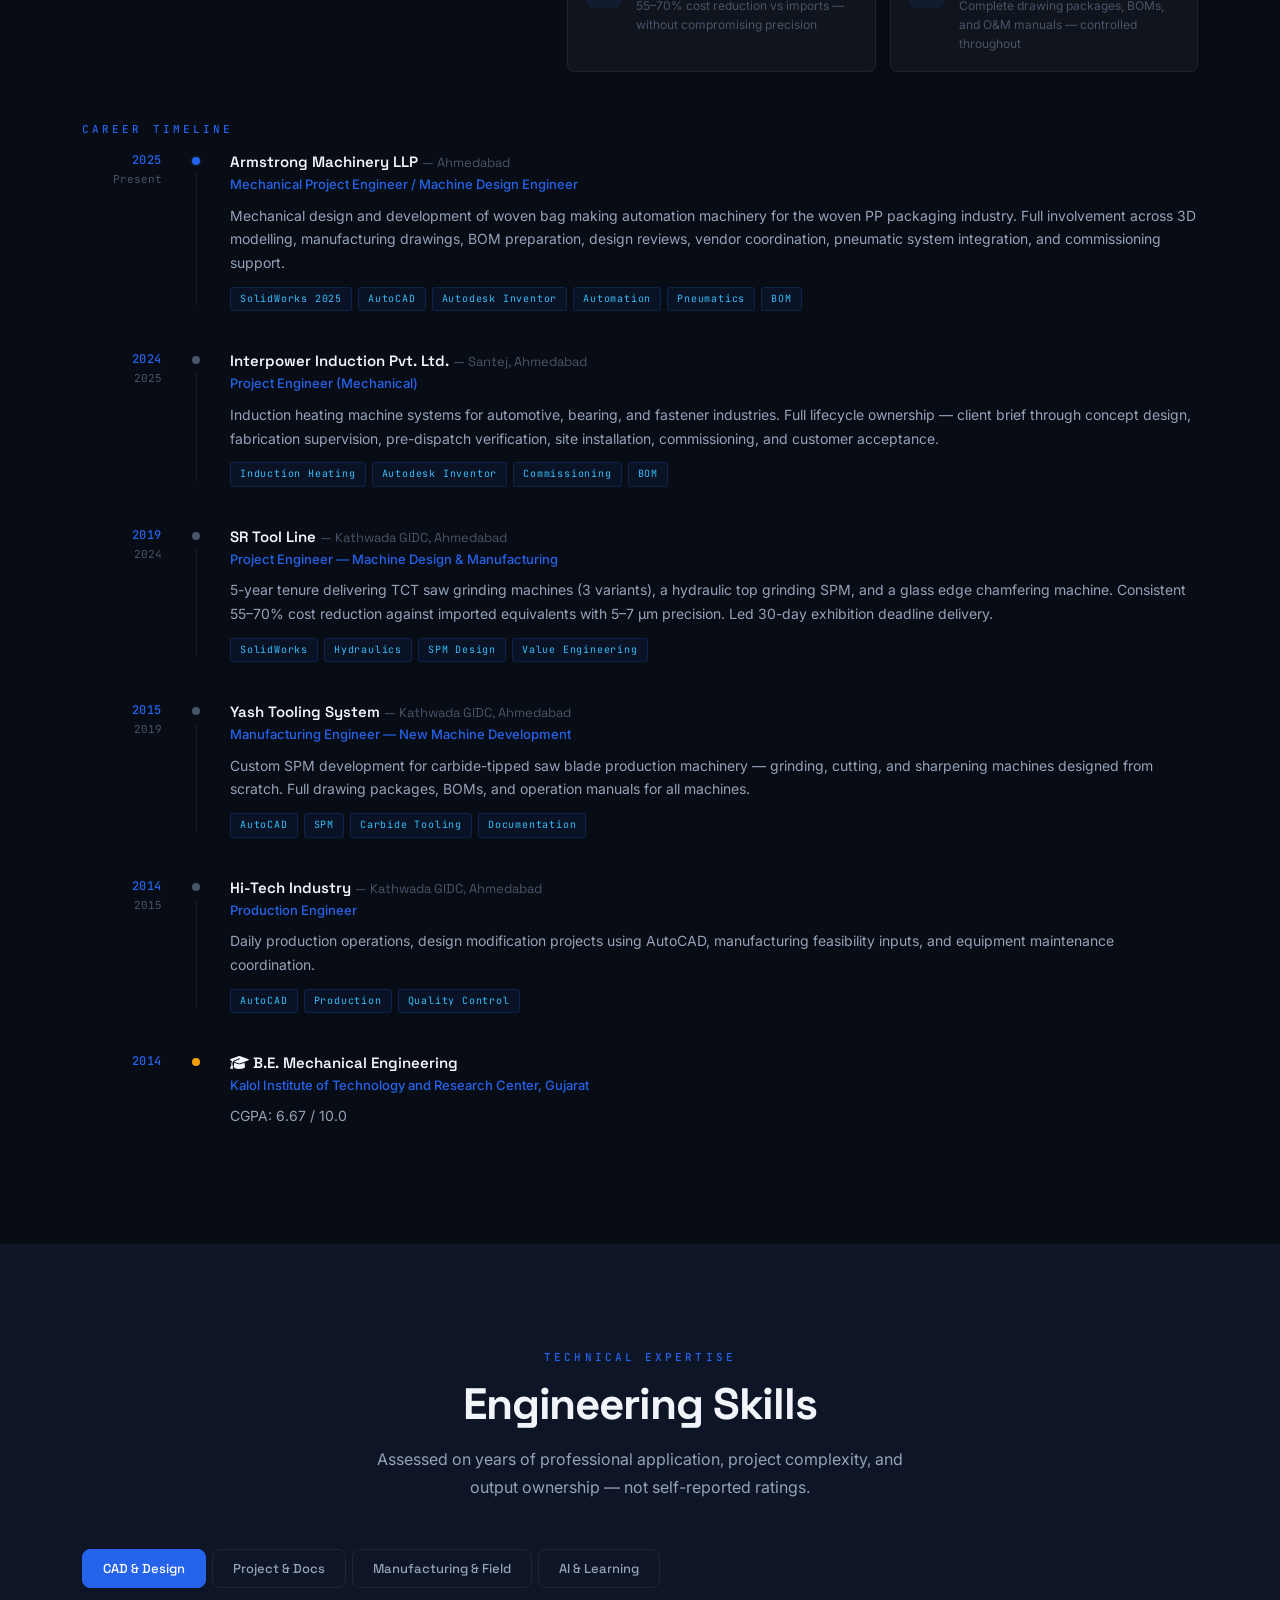
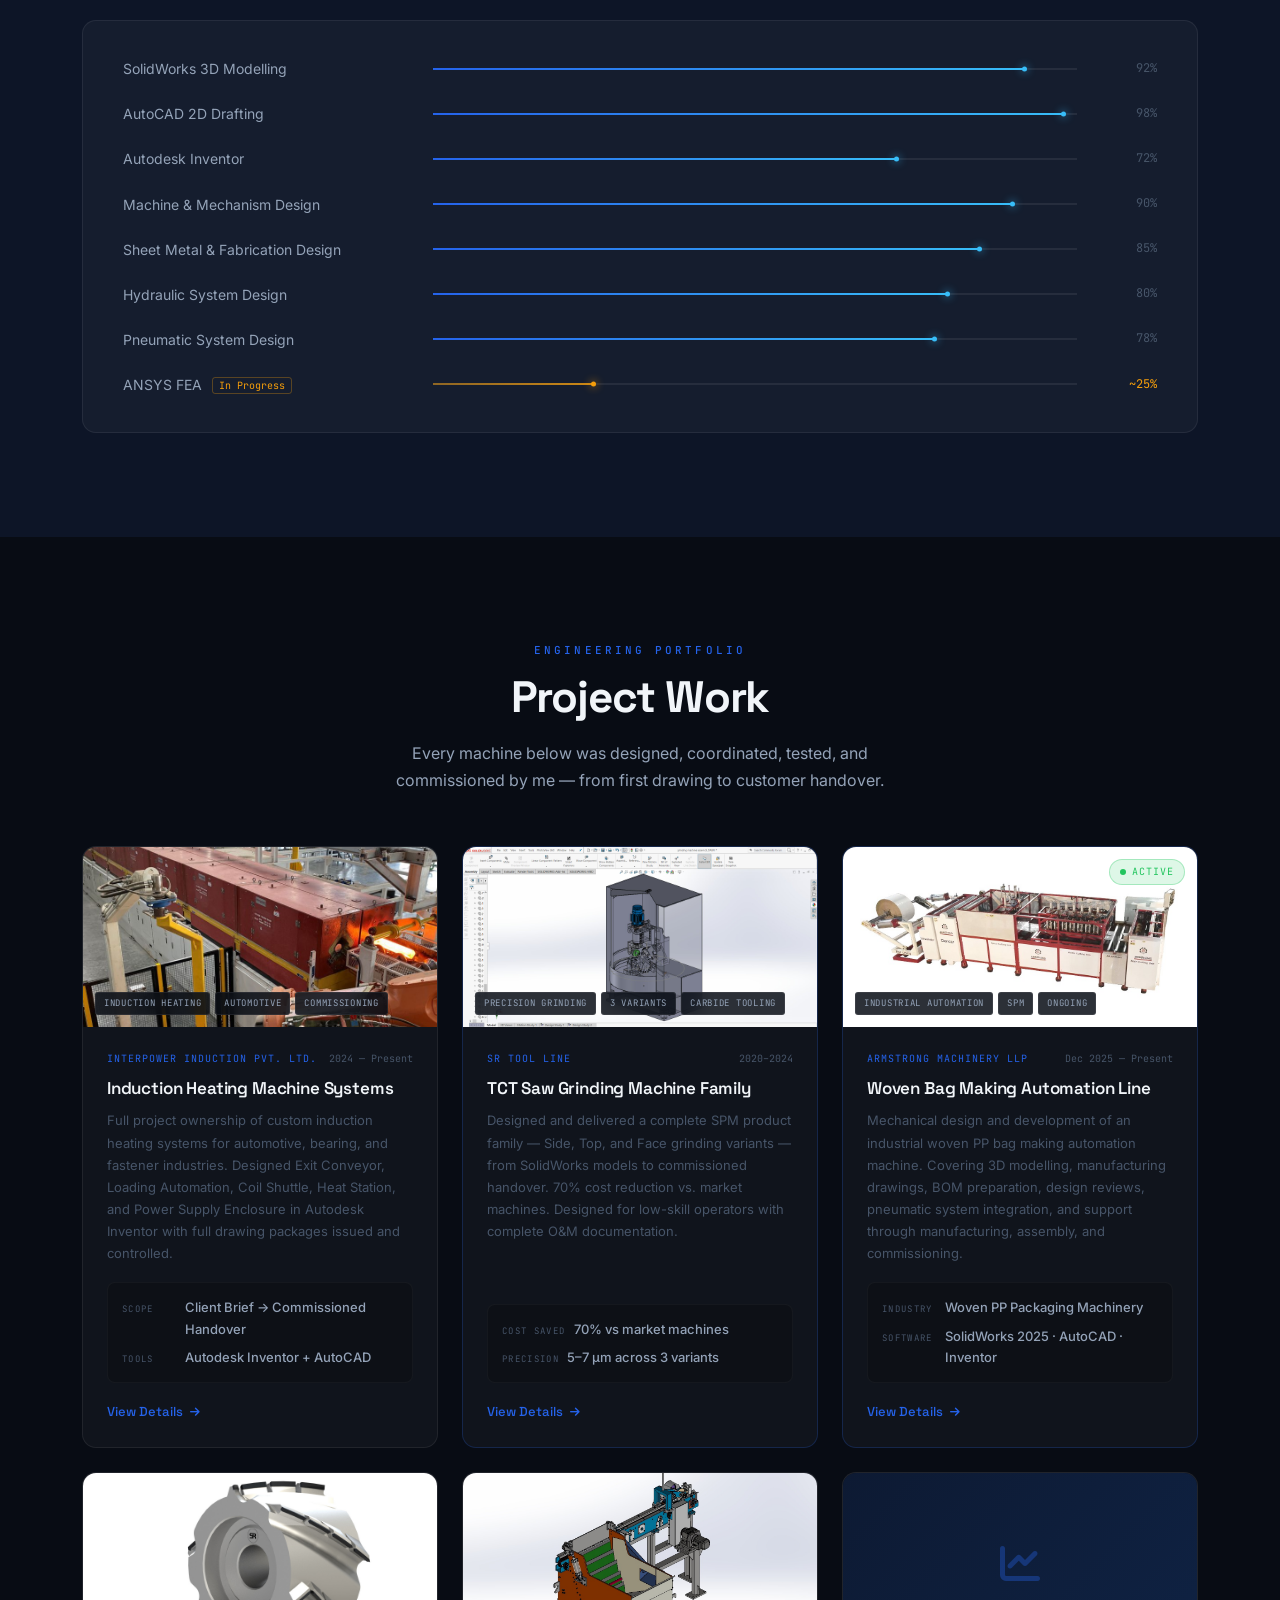
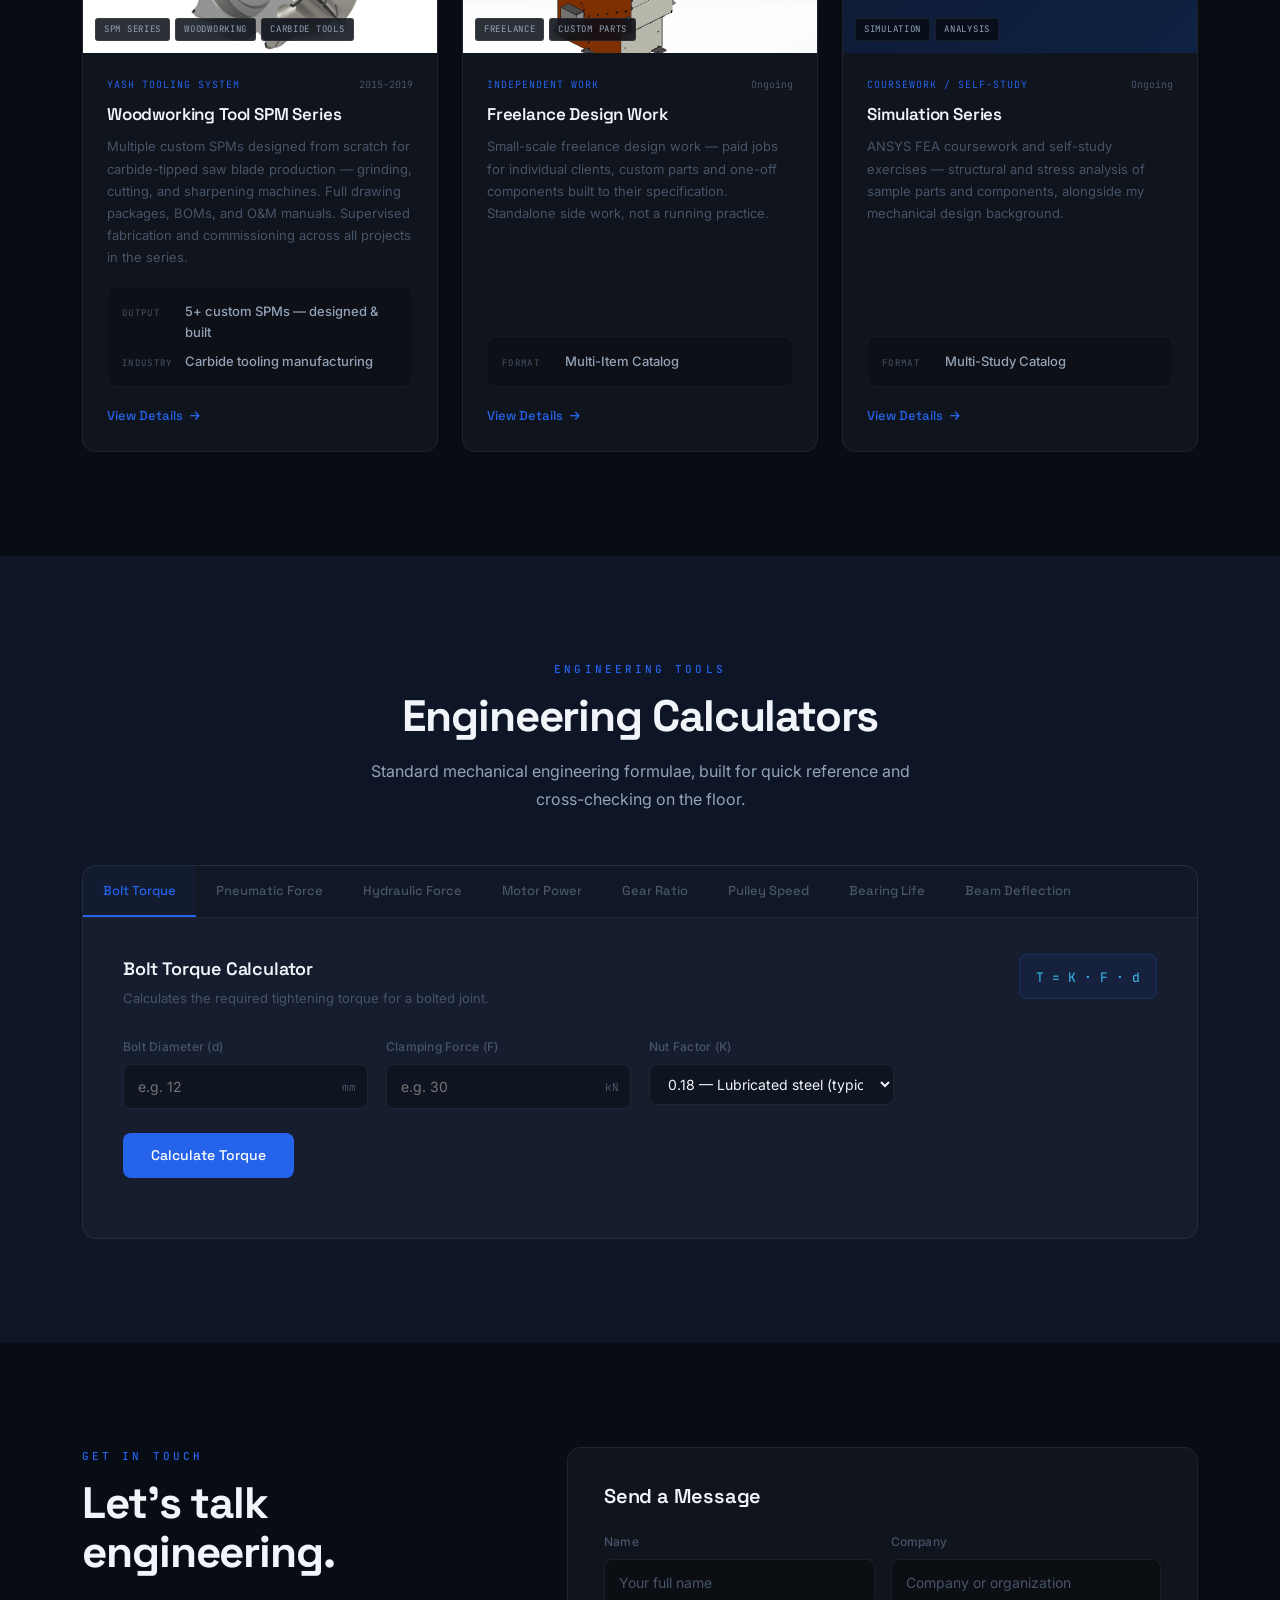
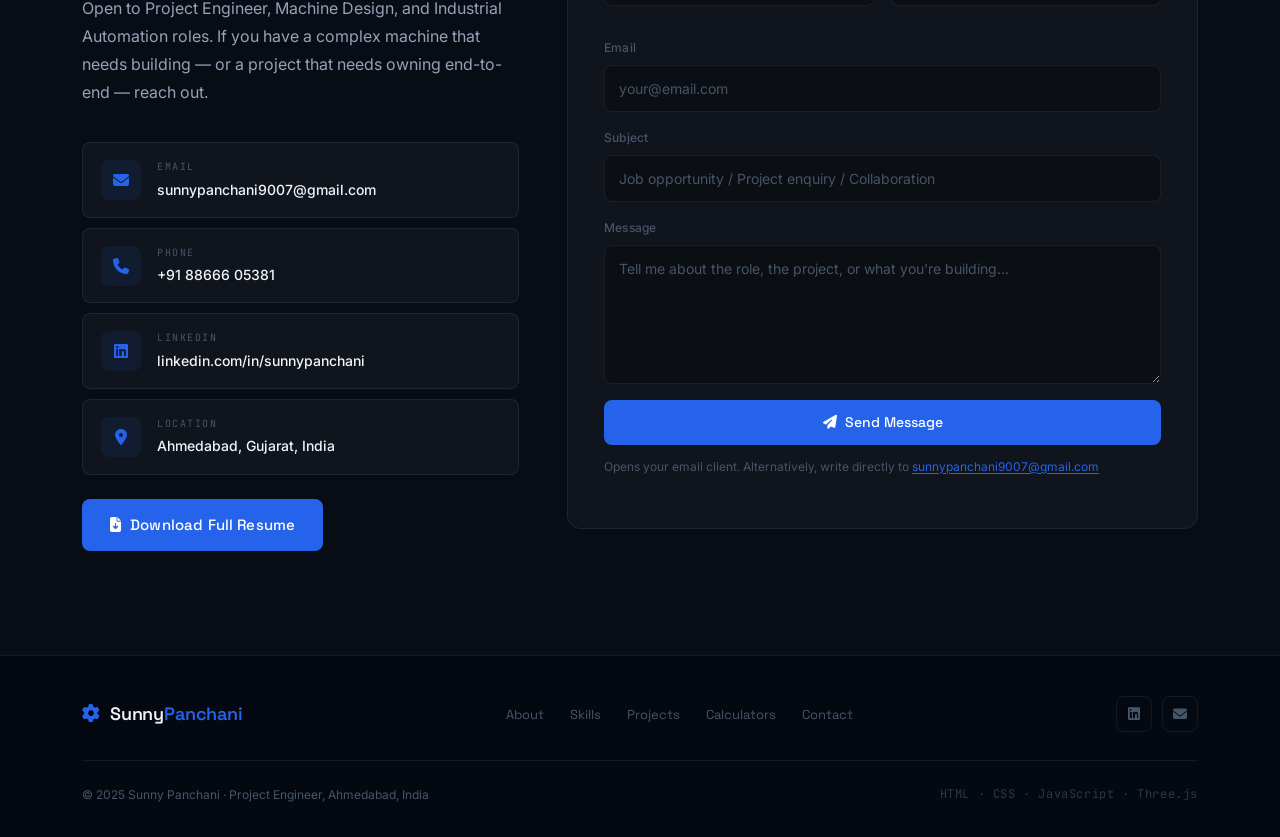
==== commit e1850929: "done" ====
--- a/index.html
+++ b/index.html
@@ -234,7 +234,7 @@
 
         <div class="tl-item">
           <div class="tl-year-col">
-            <span class="tl-year">2026</span>
+            <span class="tl-year">2025</span>
             <span class="tl-year-end">Present</span>
           </div>
           <div class="tl-marker-col">
@@ -252,7 +252,7 @@
         <div class="tl-item">
           <div class="tl-year-col">
             <span class="tl-year">2024</span>
-            <span class="tl-year-end">2026</span>
+            <span class="tl-year-end">2025</span>
           </div>
           <div class="tl-marker-col">
             <div class="tl-dot"></div>
@@ -445,7 +445,7 @@
         <div class="proj-body">
           <div class="proj-meta">
             <span class="proj-company">Interpower Induction Pvt. Ltd.</span>
-            <span class="proj-year">2024 — 2026</span>
+            <span class="proj-year">2024 — Present</span>
           </div>
           <h3 class="proj-title">Induction Heating Machine Systems</h3>
           <p class="proj-desc">Full project ownership of custom induction heating systems for automotive, bearing, and fastener industries. Designed Exit Conveyor, Loading Automation, Coil Shuttle, Heat Station, and Power Supply Enclosure in Autodesk Inventor with full drawing packages issued and controlled.</p>
@@ -500,7 +500,7 @@
         <div class="proj-body">
           <div class="proj-meta">
             <span class="proj-company">Armstrong Machinery LLP</span>
-            <span class="proj-year">2026 — Present</span>
+            <span class="proj-year">Dec 2025 — Present</span>
           </div>
           <h3 class="proj-title">Woven Bag Making Automation Line</h3>
           <p class="proj-desc">Mechanical design and development of an industrial woven PP bag making automation machine. Covering 3D modelling, manufacturing drawings, BOM preparation, design reviews, pneumatic system integration, and support through manufacturing, assembly, and commissioning.</p>
@@ -557,7 +557,7 @@
             <span class="proj-year">Ongoing</span>
           </div>
           <h3 class="proj-title">Freelance Design Work</h3>
-          <p class="proj-desc">Independent mechanical design work — custom parts, fixtures, and one-off components built to client specification, alongside full-time project engineering roles.</p>
+          <p class="proj-desc">Small-scale freelance design work — paid jobs for individual clients, custom parts and one-off components built to their specification. Standalone side work, not a running practice.</p>
           <div class="proj-metrics">
             <div class="metric"><span class="m-label">Format</span><span class="m-val">Multi-Item Catalog</span></div>
           </div>
@@ -579,11 +579,11 @@
         </div>
         <div class="proj-body">
           <div class="proj-meta">
-            <span class="proj-company">Design Validation</span>
+            <span class="proj-company">Coursework / Self-Study</span>
             <span class="proj-year">Ongoing</span>
           </div>
           <h3 class="proj-title">Simulation Series</h3>
-          <p class="proj-desc">Structural, thermal, and motion analysis studies used to validate part and machine designs before committing to fabrication.</p>
+          <p class="proj-desc">ANSYS FEA coursework and self-study exercises — structural and stress analysis of sample parts and components, alongside my mechanical design background.</p>
           <div class="proj-metrics">
             <div class="metric"><span class="m-label">Format</span><span class="m-val">Multi-Study Catalog</span></div>
           </div>
